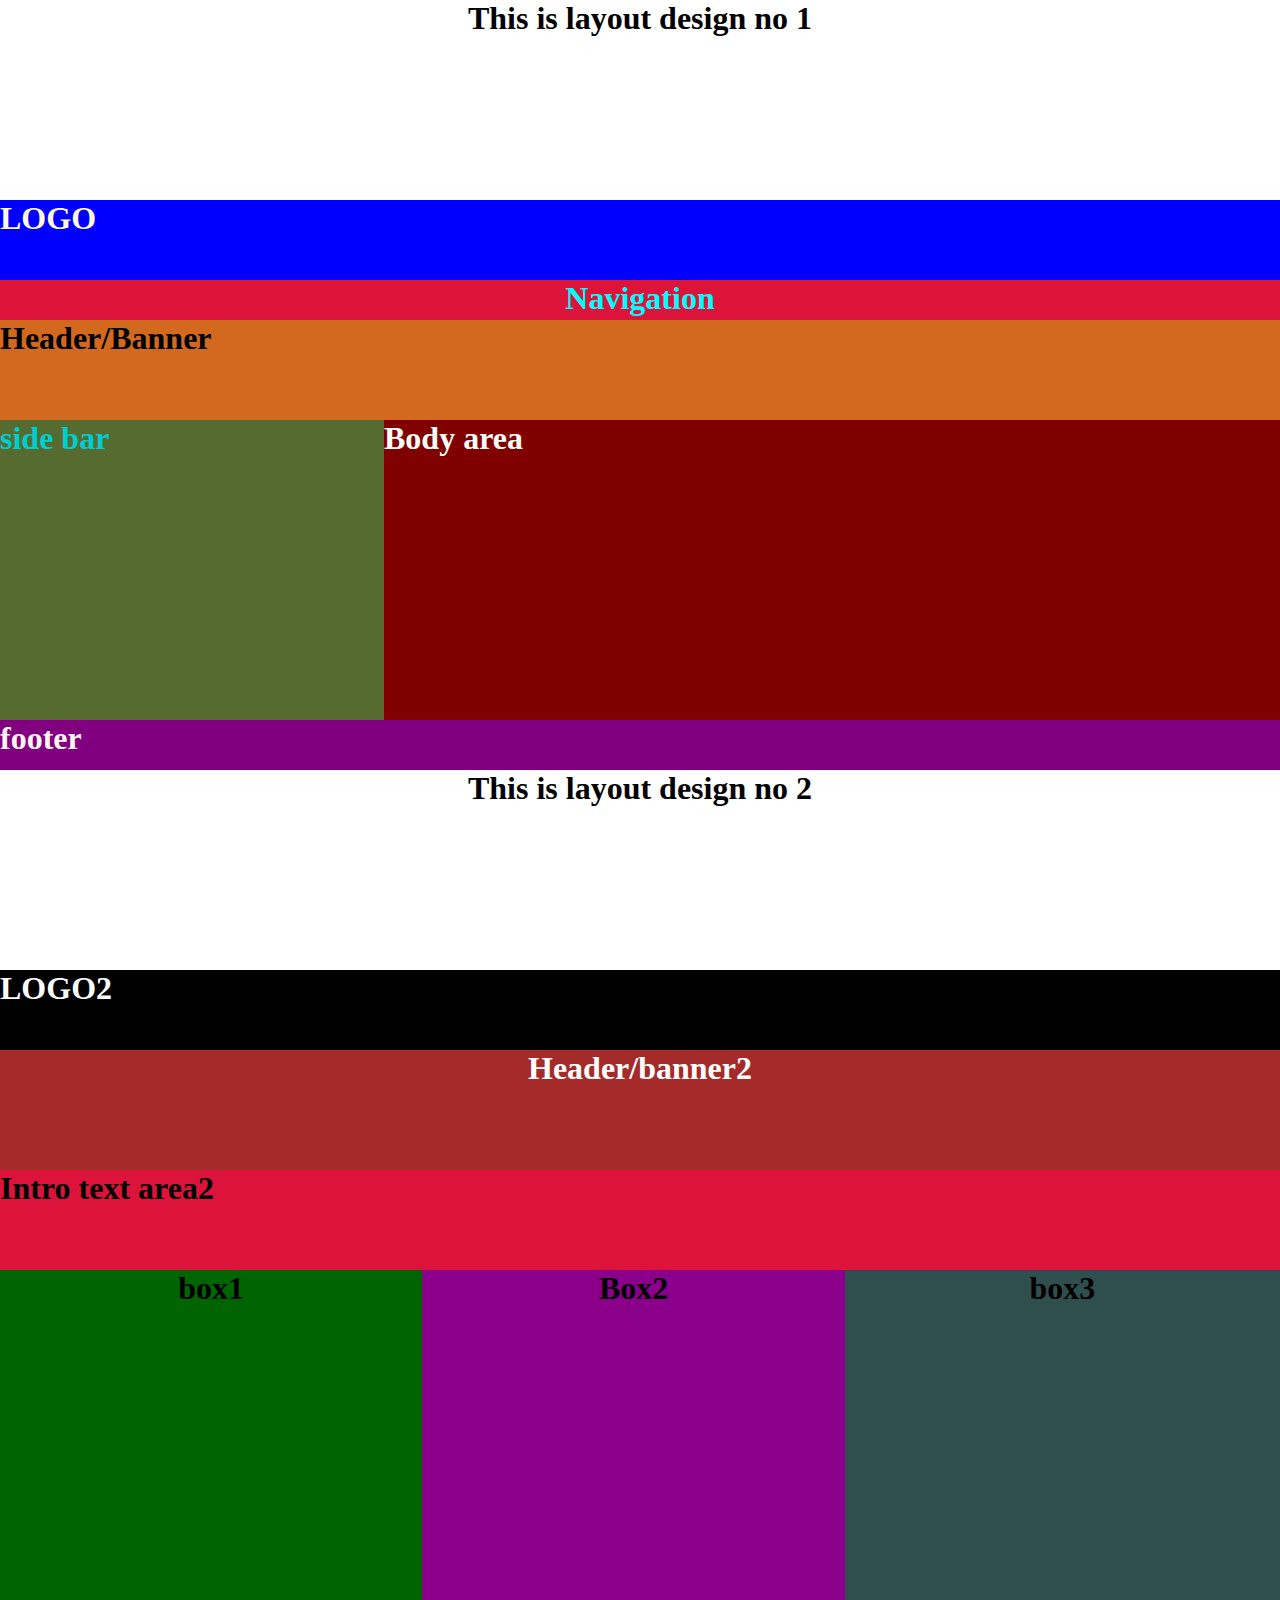
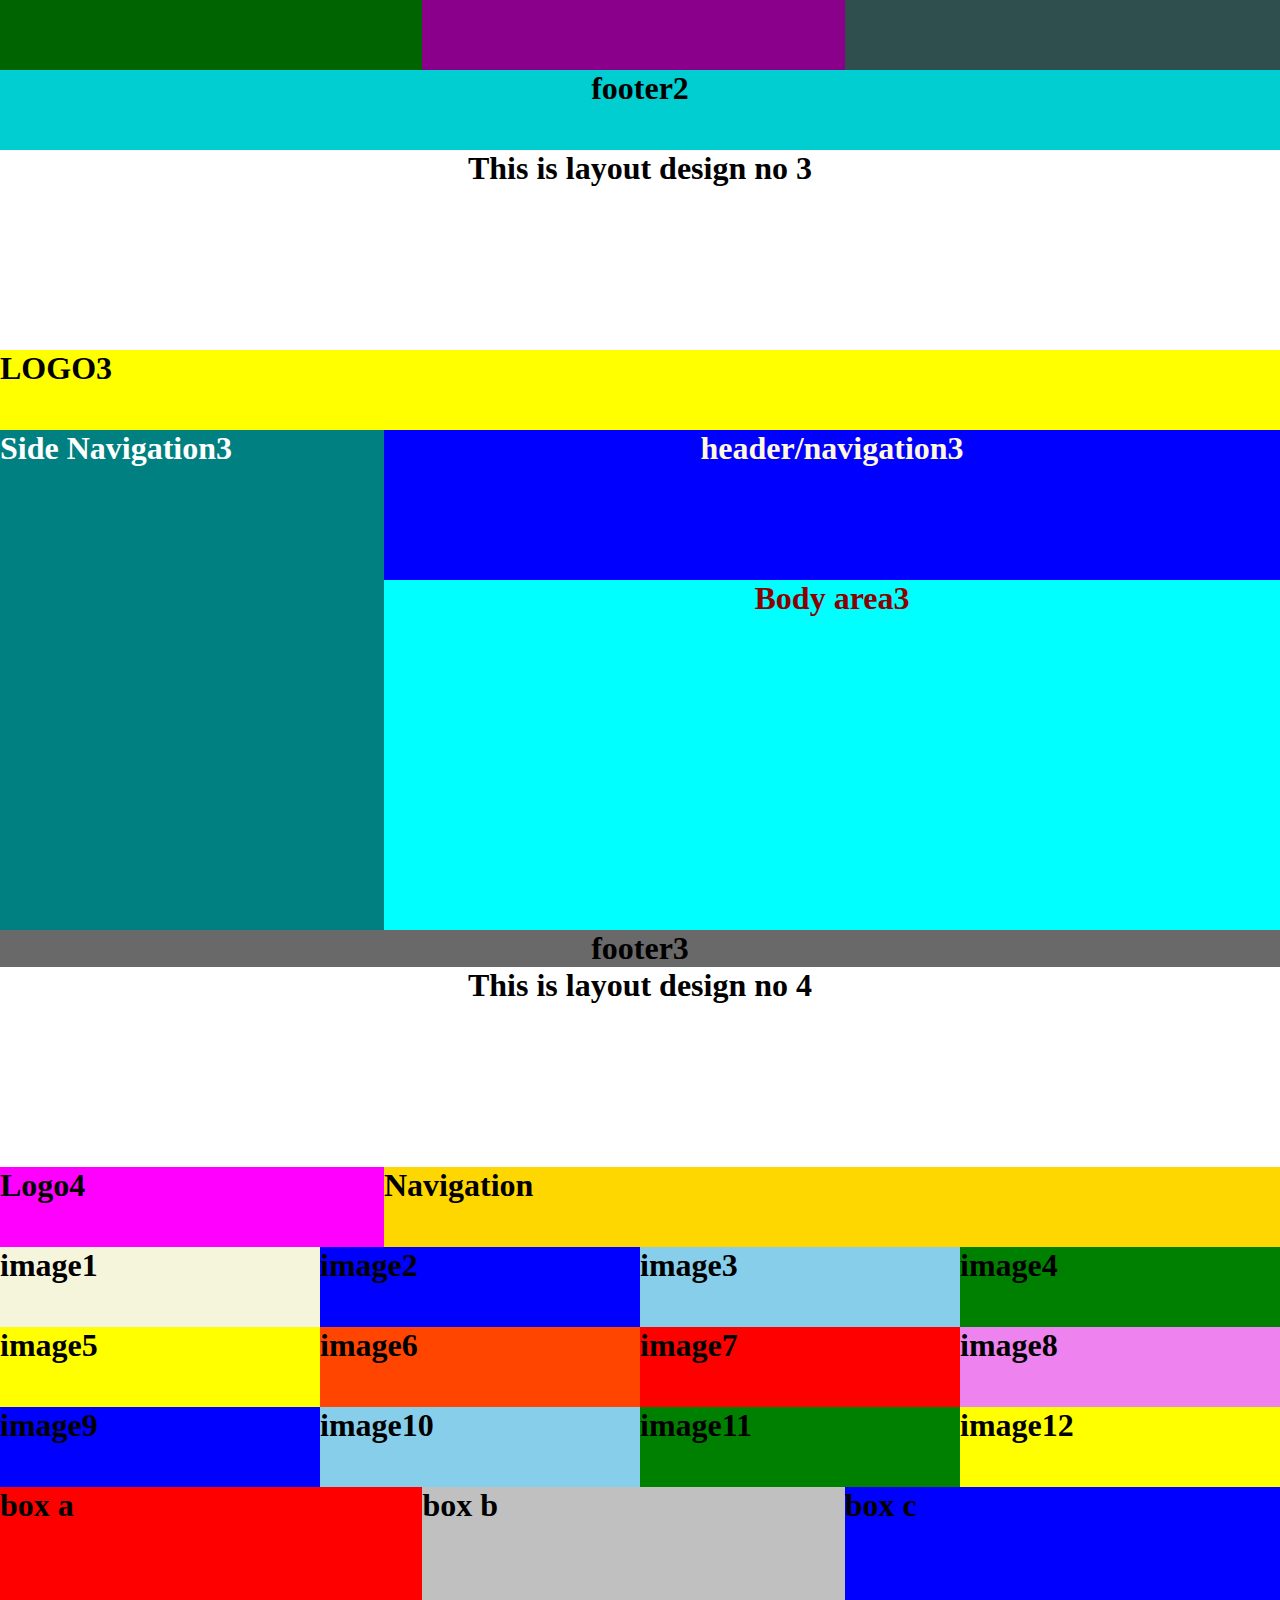
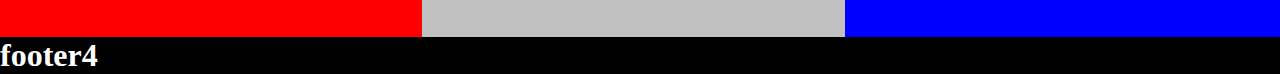
==== index.html @ b5a89ed1 "Add files via upload" ====
<!DOCTYPE html>
<html>
<head>
    <meta http-equiv="X-UA Compatible">
    <meta name="viewport" content="width=device-width, initial-scale=1.0">
    <title>My third assignment</title>
    <link rel="icon" href="images/istockphoto-1162831597-612x612.jpg">
    <link rel="stylesheet" href="css/style.css">
</head>
<body>
    <h1 class="devider">This is layout design no 1</h1>
    <div class="logo">
        <h1>LOGO</h1>
    </div>
    <div class="navigation">
        <h1>Navigation</h1>
    </div>
    <div class="header">
        <h1>Header/Banner</h1>
</div>
<div class="main">
<div class="side_bar">
    <h1>side bar</h1>
</div>
<div class="body">
    <h1>Body area</h1>
</div>
    </div>
    
    <div class="footer">
        <h1>footer</h1>
    </div>
    </div>
<table>
    <h1 class="devider">This is layout design no 2</h1>
</table>




<div class="logo2">
    <h1>LOGO2</h1>
</div>
<div class="header2">
    <h1>Header/banner2</h1>
</div>
<div class="intro2">
    <h1>Intro text area2</h1>
</div>
<div class="main2">
<div class="box1">
<h1>box1</h1>
</div>
<div class="box2">
<h1>Box2</h1>
</div>
<div class="box3">
    <h1>box3</h1>
</div>
</div>

<div class="footer2">
    <h1>footer2</h1>
</div>
</div>
<table>
<h1 class="devider">This is layout design no 3</h1>
</table>








<div class="logo3">
    <h1>LOGO3</h1>
</div>


<div class="main3">
    <div class="navigation3">
        <h1>Side Navigation3</h1>
    </div>
<div class="header3">
<h1>header/navigation3</h1>
</div>
<div class="body3">
<h1>Body area3</h1>
</div>
</div>

<div class="footer3">
    <h1>footer3</h1>
</div>
</div>
<table>
<h1 class="devider">This is layout design no 4</h1>
</table>                  





<div class="main4">
<div class="logo4">
    <h1>Logo4</h1>
</div>
<div class="navigation4">
    <h1>Navigation</h1>
</div>
<div class="image1">
<h1>image1</h1>
</div>
<div class="image2">
    <h1>image2</h1>
</div>
<div class="image3">
    <h1>image3</h1>
</div>
</div>
<div class="image4">
    <h1>image4</h1>
</div>
</div>
<div class="image5">
    <h1>image5</h1>
</div>
</div>
<div class="image6">
    <h1>image6</h1>
</div>
</div>
<div class="image7">
    <h1>image7</h1>
</div>
</div>
<div class="image8">
    <h1>image8</h1>
</div>
</div>
<div class="image9">
    <h1>image9</h1>
</div>
</div>
<div class="image10">
    <h1>image10</h1>
</div>
</div>
<div class="image11">
    <h1>image11</h1>
</div>
</div>
<div class="image12">
    <h1>image12</h1>
</div>
<div class="box_a">
     <h1>box a</h1>
</div>
<div class="box_b">
     <h1>box b</h1>
</div>
<div class="box_c">
<h1>box c</h1>
</div>
<div class="footer4">
<h1>footer4</h1>
</div>

</div>
</body>
   
</html>
---- css/style.css ----
*{
    margin: 0;
    padding: 0;
    
}
.main{
    overflow: hidden;
}
.logo{
    background-color: blue;
    color: cornsilk;
    height: 80px;

}

.navigation{
    background-color: crimson;
    color: cyan;
    text-align: center;
    height: 40px;
    

}
.header{
    background-color: chocolate;
    color: white
    text-align: center;
    height: 100px;
}
.side_bar{
    background-color: darkolivegreen;
    color: darkturquoise;
    height: 300px;
width: 30%;
float: left;
}
.body{
background-color: maroon;
color: mintcream;
height: 300px;
width: 70%;
float: right;
}
.footer{
    height: 50px;
    background-color: purple;
    color: seashell;
}
.devider{
    background-color: white;
    text-align: center;
    height: 200px;
}







.logo2{
background-color: black;
height: 80px;
color: white;
}
.header2{
    background-color: brown;
    height: 120px;
    color: white;
    text-align: center;

}
.intro2{
background-color: crimson;
height: 100px;
}
.main2{
overflow: hidden;
}
.box1{
    background-color: darkgreen;
    height: 400px;
    width: 33%;
    float: left;
    text-align: center;

}
.box2{
    background-color: darkmagenta;
    height: 400px;
    width: 33%;
    float: left;
    text-align: center;

}
.box3{
    background-color: darkslategrey;
    height: 400px;
    width: 34%;
    float: left;
    text-align: center;
}

.footer2{
    height: 80px;
    background-color: darkturquoise;
    text-align: center;
}





.logo3{
    height: 80px;
    background-color: yellow;
    color: black;
}
.navigation3{
    height: 500px;
    background-color: teal;
    color: white;
    float: left;
    width: 30%;
}
.main3{
overflow: hidden;
}
.header3{
    height: 150px;
    background-color: blue;
    color: cornsilk;
    text-align: center;
    float: left;
    width: 70%;
}
.body3{
    height: 350px;
    background-color: cyan;
    color: darkred;
    text-align: center;
    float: left;
    width: 70%;
}
.footer3{
    background-color: dimgray;
    text-align: center;

}






.main{
    overflow: hidden;
}
.logo4{
    background-color: fuchsia;
    width: 30%;
    height: 80px;
    float: left;
}
.navigation4{
    background-color: gold;
    width: 70%;
    height: 80px;
    float: left;
}
.image1{
    width: 25%;
    height: 80px;
    background-color: beige;
    float: left;
}
.image2{
    width: 25%;
    height: 80px;
    background-color: blue;
    float: left;
}
.image3{
    width: 25%;
    height: 80px;
    background-color: skyblue;
    float: left;
}
.image4{
    width: 25%;
    height: 80px;
    background-color: green;
    float: left;
}
.image5{
    width: 25%;
    height: 80px;
    background-color: yellow;
    float: left;
}
.image6{
    width: 25%;
    height: 80px;
    background-color: orangered;
    float: left;
}
.image7{
    width: 25%;
    height: 80px;
    background-color: red;
    float: left;
}
.image8{
    width: 25%;
    height: 80px;
    background-color: violet;
    float: left;
}
.image9{
    width: 25%;
    height: 80px;
    background-color: blue;
    float: left;
}
.image10{
    width: 25%;
    height: 80px;
    background-color: skyblue;
    float: left;
}
.image11{
    width: 25%;
    height: 80px;
    background-color: green;
    float: left;
}
.image12{
    width: 25%;
    height: 80px;
    background-color: yellow;
    float: left;
}
.box_a{
height: 150px;
width: 33%;
float: left;
background-color: red;
}
.box_b{
    height: 150px;
    width: 33%;
    float: left;
    background-color: silver;

}
.box_c{
    height: 150px;
    width: 34%;
    float: left;
    background-color: blue;

}
.footer4{
    background-color: black;
    color: white;
}
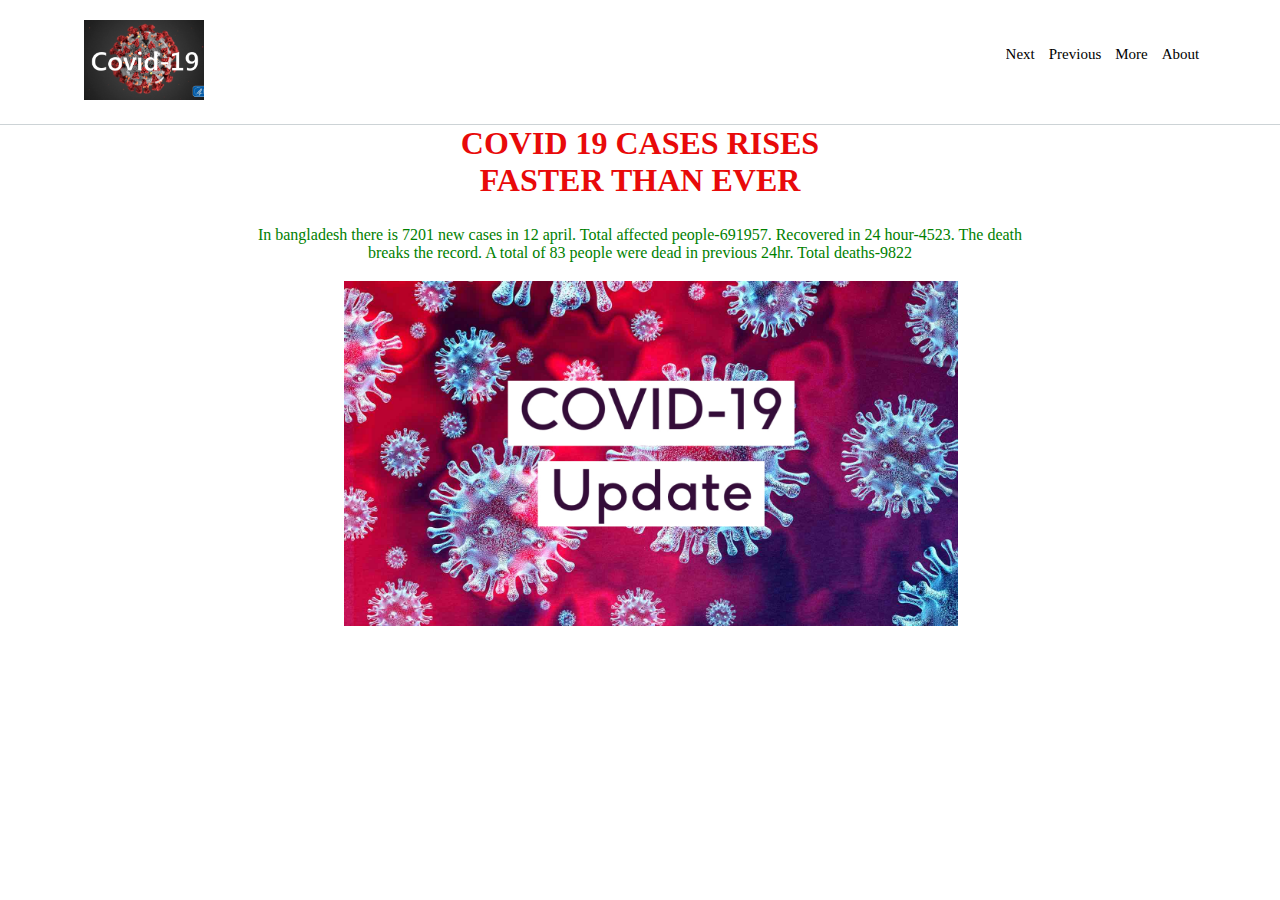
==== commit bd4c5c82: "Add files via upload" ====
--- a/index.html
+++ b/index.html
@@ -1,174 +1,38 @@
 <!DOCTYPE html>
-<html>
+<html lang="en">
 <head>
-    <meta http-equiv="X-UA Compatible">
+    <meta charset="UTF-8">
+    <meta http-equiv="X-UA-Compatible" content="IE=edge">
     <meta name="viewport" content="width=device-width, initial-scale=1.0">
-    <title>My third assignment</title>
-    <link rel="icon" href="images/istockphoto-1162831597-612x612.jpg">
+    <title>covid update bangladesh</title>
+    <link rel="icon" href="images/covid-19-update.jpg">
     <link rel="stylesheet" href="css/style.css">
 </head>
 <body>
-    <h1 class="devider">This is layout design no 1</h1>
-    <div class="logo">
-        <h1>LOGO</h1>
-    </div>
-    <div class="navigation">
-        <h1>Navigation</h1>
-    </div>
-    <div class="header">
-        <h1>Header/Banner</h1>
-</div>
-<div class="main">
-<div class="side_bar">
-    <h1>side bar</h1>
-</div>
-<div class="body">
-    <h1>Body area</h1>
-</div>
-    </div>
-    
-    <div class="footer">
-        <h1>footer</h1>
-    </div>
-    </div>
-<table>
-    <h1 class="devider">This is layout design no 2</h1>
-</table>
-
-
-
-
-<div class="logo2">
-    <h1>LOGO2</h1>
-</div>
-<div class="header2">
-    <h1>Header/banner2</h1>
-</div>
-<div class="intro2">
-    <h1>Intro text area2</h1>
-</div>
-<div class="main2">
-<div class="box1">
-<h1>box1</h1>
-</div>
-<div class="box2">
-<h1>Box2</h1>
-</div>
-<div class="box3">
-    <h1>box3</h1>
-</div>
-</div>
-
-<div class="footer2">
-    <h1>footer2</h1>
-</div>
-</div>
-<table>
-<h1 class="devider">This is layout design no 3</h1>
-</table>
-
-
-
-
-
-
-
-
-<div class="logo3">
-    <h1>LOGO3</h1>
-</div>
-
-
-<div class="main3">
-    <div class="navigation3">
-        <h1>Side Navigation3</h1>
-    </div>
-<div class="header3">
-<h1>header/navigation3</h1>
-</div>
-<div class="body3">
-<h1>Body area3</h1>
-</div>
-</div>
-
-<div class="footer3">
-    <h1>footer3</h1>
-</div>
-</div>
-<table>
-<h1 class="devider">This is layout design no 4</h1>
-</table>                  
-
-
-
-
-
-<div class="main4">
-<div class="logo4">
-    <h1>Logo4</h1>
-</div>
-<div class="navigation4">
-    <h1>Navigation</h1>
-</div>
-<div class="image1">
-<h1>image1</h1>
-</div>
-<div class="image2">
-    <h1>image2</h1>
-</div>
-<div class="image3">
-    <h1>image3</h1>
-</div>
-</div>
-<div class="image4">
-    <h1>image4</h1>
-</div>
-</div>
-<div class="image5">
-    <h1>image5</h1>
-</div>
-</div>
-<div class="image6">
-    <h1>image6</h1>
-</div>
-</div>
-<div class="image7">
-    <h1>image7</h1>
-</div>
-</div>
-<div class="image8">
-    <h1>image8</h1>
-</div>
-</div>
-<div class="image9">
-    <h1>image9</h1>
-</div>
-</div>
-<div class="image10">
-    <h1>image10</h1>
-</div>
-</div>
-<div class="image11">
-    <h1>image11</h1>
-</div>
-</div>
-<div class="image12">
-    <h1>image12</h1>
-</div>
-<div class="box_a">
-     <h1>box a</h1>
-</div>
-<div class="box_b">
-     <h1>box b</h1>
-</div>
-<div class="box_c">
-<h1>box c</h1>
-</div>
-<div class="footer4">
-<h1>footer4</h1>
-</div>
-
-</div>
+    <!--this is header part-->
+    <header>
+        <div class="header_content">
+            <div class="logo">
+             <img src="images/COVID-1.jpg" alt="">
+            </div>
+            <nav>
+                <ul>
+                    <li>Next</li>
+                    <li>Previous</li>
+                    <li>More</li>
+                    <li>about</li>
+                </ul>
+            </nav>
+        </div>
+    </header>
+    <!--this is header part end-->
+    <!--content part start-->
+    <section class="content">
+              <h1>COVID 19 CASES RISES</h1>
+              <h1>FASTER THAN EVER</h1>
+    <P> In bangladesh there is 7201 new cases in 12 april. Total affected people-691957. Recovered in 24 hour-4523. The death breaks the record. A total of 83 people were dead in previous 24hr. Total deaths-9822 </P>
+         <img src="images/covid-19-update.jpg" alt="">    
+</section>
+        <!--content part end-->
 </body>
-   
-</html>+</html>
--- a/css/style.css
+++ b/css/style.css
@@ -1,266 +1,76 @@
-*{
-    margin: 0;
-    padding: 0;
+*{margin: 0%;
+    padding: 0%
+    }
+    header{
+        
+    border-bottom: 1px solid #cdd3d6;
+    }
+    .header_content{
     
-}
-.main{
+    width: 90%;
+    
+    margin-left: 5%;
+    
+    padding: 20px;
     overflow: hidden;
-}
-.logo{
-    background-color: blue;
-    color: cornsilk;
-    height: 80px;
+    }
+    .logo{
+        float: left;
+        width: 80%;
+    }
+    .logo img{
+    
+width: 13%;
+    }
+    nav{
+        /* float: left; */
+        width: 20%;
+        float: right;
+        padding-top: 26px;
+    }
+    nav ul{
+
+list-style: none;
+
+overflow: hidden;
 
 }
+    nav ul li{
 
-.navigation{
-    background-color: crimson;
-    color: cyan;
-    text-align: center;
-    height: 40px;
-    
+float: left;
+
+margin-right: 14px;
+
+font-size: 15px;
+
+text-transform: capitalize;
 
 }
-.header{
-    background-color: chocolate;
-    color: white
-    text-align: center;
-    height: 100px;
+.content{
+
+width: 60%;
+
+margin-left: 20%;
 }
-.side_bar{
-    background-color: darkolivegreen;
-    color: darkturquoise;
-    height: 300px;
-width: 30%;
-float: left;
+.content h1{
+
+text-align: center;
+
+color: #e80a0a;
 }
-.body{
-background-color: maroon;
-color: mintcream;
-height: 300px;
-width: 70%;
-float: right;
+.content p{
+
+text-align: center;
+
+color: green;
+
+margin-top: 27px;
 }
-.footer{
-    height: 50px;
-    background-color: purple;
-    color: seashell;
-}
-.devider{
-    background-color: white;
-    text-align: center;
-    height: 200px;
-}
-
-
-
-
-
-
-
-.logo2{
-background-color: black;
-height: 80px;
-color: white;
-}
-.header2{
-    background-color: brown;
-    height: 120px;
-    color: white;
-    text-align: center;
-
-}
-.intro2{
-background-color: crimson;
-height: 100px;
-}
-.main2{
-overflow: hidden;
-}
-.box1{
-    background-color: darkgreen;
-    height: 400px;
-    width: 33%;
-    float: left;
-    text-align: center;
-
-}
-.box2{
-    background-color: darkmagenta;
-    height: 400px;
-    width: 33%;
-    float: left;
-    text-align: center;
-
-}
-.box3{
-    background-color: darkslategrey;
-    height: 400px;
-    width: 34%;
-    float: left;
-    text-align: center;
-}
-
-.footer2{
-    height: 80px;
-    background-color: darkturquoise;
-    text-align: center;
-}
-
-
-
-
-
-.logo3{
-    height: 80px;
-    background-color: yellow;
-    color: black;
-}
-.navigation3{
-    height: 500px;
-    background-color: teal;
-    color: white;
-    float: left;
-    width: 30%;
-}
-.main3{
-overflow: hidden;
-}
-.header3{
-    height: 150px;
-    background-color: blue;
-    color: cornsilk;
-    text-align: center;
-    float: left;
-    width: 70%;
-}
-.body3{
-    height: 350px;
-    background-color: cyan;
-    color: darkred;
-    text-align: center;
-    float: left;
-    width: 70%;
-}
-.footer3{
-    background-color: dimgray;
-    text-align: center;
-
-}
-
-
-
-
-
-
-.main{
-    overflow: hidden;
-}
-.logo4{
-    background-color: fuchsia;
-    width: 30%;
-    height: 80px;
-    float: left;
-}
-.navigation4{
-    background-color: gold;
-    width: 70%;
-    height: 80px;
-    float: left;
-}
-.image1{
-    width: 25%;
-    height: 80px;
-    background-color: beige;
-    float: left;
-}
-.image2{
-    width: 25%;
-    height: 80px;
-    background-color: blue;
-    float: left;
-}
-.image3{
-    width: 25%;
-    height: 80px;
-    background-color: skyblue;
-    float: left;
-}
-.image4{
-    width: 25%;
-    height: 80px;
-    background-color: green;
-    float: left;
-}
-.image5{
-    width: 25%;
-    height: 80px;
-    background-color: yellow;
-    float: left;
-}
-.image6{
-    width: 25%;
-    height: 80px;
-    background-color: orangered;
-    float: left;
-}
-.image7{
-    width: 25%;
-    height: 80px;
-    background-color: red;
-    float: left;
-}
-.image8{
-    width: 25%;
-    height: 80px;
-    background-color: violet;
-    float: left;
-}
-.image9{
-    width: 25%;
-    height: 80px;
-    background-color: blue;
-    float: left;
-}
-.image10{
-    width: 25%;
-    height: 80px;
-    background-color: skyblue;
-    float: left;
-}
-.image11{
-    width: 25%;
-    height: 80px;
-    background-color: green;
-    float: left;
-}
-.image12{
-    width: 25%;
-    height: 80px;
-    background-color: yellow;
-    float: left;
-}
-.box_a{
-height: 150px;
-width: 33%;
-float: left;
-background-color: red;
-}
-.box_b{
-    height: 150px;
-    width: 33%;
-    float: left;
-    background-color: silver;
-
-}
-.box_c{
-    height: 150px;
-    width: 34%;
-    float: left;
-    background-color: blue;
-
-}
-.footer4{
-    background-color: black;
-    color: white;
+.content img{
+    
+width: 80%;
+    
+margin-top: 19px;
+    
+margin-left: 88px;
 }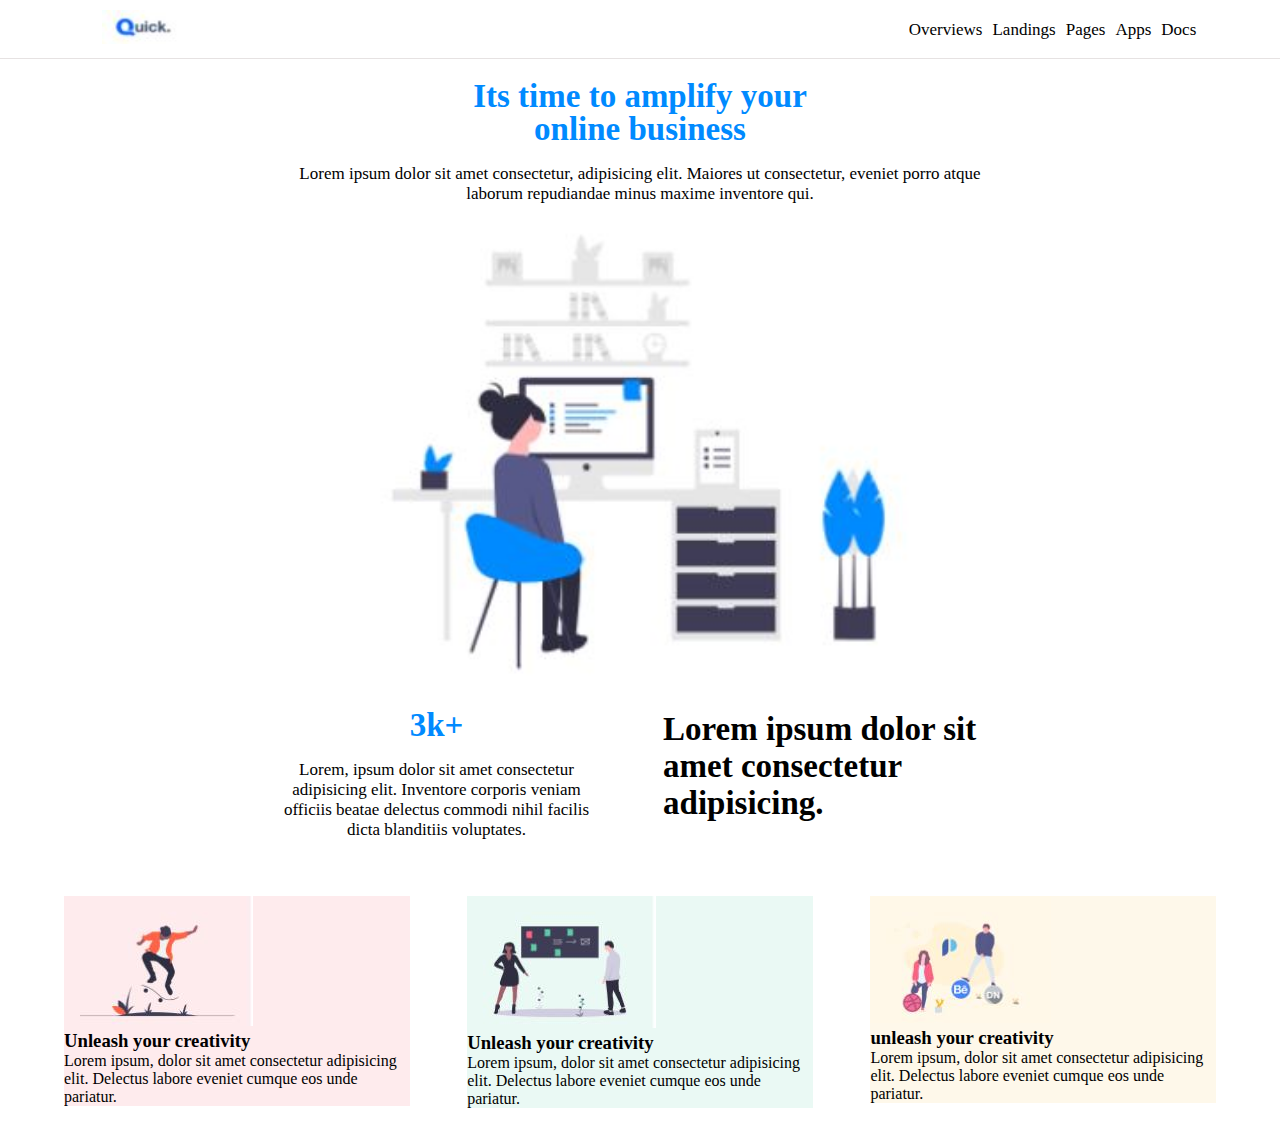
==== commit c96a9945: "Add files via upload" ====
--- a/index.html
+++ b/index.html
@@ -4,35 +4,66 @@
     <meta charset="UTF-8">
     <meta http-equiv="X-UA-Compatible" content="IE=edge">
     <meta name="viewport" content="width=device-width, initial-scale=1.0">
-    <title>covid update bangladesh</title>
-    <link rel="icon" href="images/covid-19-update.jpg">
+    <title>quick project</title>
     <link rel="stylesheet" href="css/style.css">
+    <link rel="icon" href="images/logo.jpg">
 </head>
 <body>
-    <!--this is header part-->
-    <header>
-        <div class="header_content">
-            <div class="logo">
-             <img src="images/COVID-1.jpg" alt="">
-            </div>
-            <nav>
-                <ul>
-                    <li>Next</li>
-                    <li>Previous</li>
-                    <li>More</li>
-                    <li>about</li>
-                </ul>
-            </nav>
-        </div>
-    </header>
-    <!--this is header part end-->
-    <!--content part start-->
-    <section class="content">
-              <h1>COVID 19 CASES RISES</h1>
-              <h1>FASTER THAN EVER</h1>
-    <P> In bangladesh there is 7201 new cases in 12 april. Total affected people-691957. Recovered in 24 hour-4523. The death breaks the record. A total of 83 people were dead in previous 24hr. Total deaths-9822 </P>
-         <img src="images/covid-19-update.jpg" alt="">    
-</section>
-        <!--content part end-->
+    <!--this is header part start-->
+     <header>
+         <div class="header-content">
+             <div class="logo">
+                 <img src="images/quick.JPG" alt="">
+             </div>
+             <nav>
+                 <ul>
+                     <li>Overviews</li>
+                     <li>landings</li>
+                     <li>pages</li>
+                     <li>apps</li>
+                     <li>docs</li>
+                 </ul>
+             </nav>
+         </div>
+     </header>
+     <!--this is header part end-->
+     <!--content part start here-->
+     <section class="content">
+         <h1>Its time to amplify your</h1>
+         <h1>online business</h1>
+         <p>Lorem ipsum dolor sit amet consectetur, adipisicing elit. Maiores ut consectetur, eveniet porro atque laborum repudiandae minus maxime inventore qui.</p>
+         <img src="images/middle image.JPG" alt="">
+         <div class="main-content">
+             <div class="left-content">
+                   <h1>3k+</h1>
+                   <p>Lorem, ipsum dolor sit amet consectetur adipisicing elit. Inventore corporis veniam officiis beatae delectus commodi nihil facilis dicta blanditiis voluptates.</p>
+             </div>
+             <div class="right-content">
+                   <h2>Lorem ipsum dolor sit amet consectetur adipisicing.</h2>
+             </div>
+         </div>
+     </section>
+     <!--content part end here-->
+     <!-- feature part start here-->
+     <section class="feature">
+         <div class="feature1">
+               <img src="images/creativity img 1.JPG" alt="">
+               <h3>Unleash your creativity</h3>
+               <p>Lorem ipsum, dolor sit amet consectetur adipisicing elit. Delectus labore eveniet cumque eos unde pariatur.</p>
+         </div>
+         <div class="feature2">
+                <img src="images/creativity 2.JPG" alt="">
+                <h3>Unleash your creativity</h3>
+               <p>Lorem ipsum, dolor sit amet consectetur adipisicing elit. Delectus labore eveniet cumque eos unde pariatur.</p>
+
+         </div>
+         <div class="feature3">
+                 <img src="images/creativity 3.JPG" alt="">
+                 <h3>unleash your creativity</h3>
+               <p>Lorem ipsum, dolor sit amet consectetur adipisicing elit. Delectus labore eveniet cumque eos unde pariatur.</p>
+
+         </div>
+     </section>
+     <!-- feature part end here-->
 </body>
-</html>
+</html>--- a/css/style.css
+++ b/css/style.css
@@ -1,76 +1,173 @@
-*{margin: 0%;
-    padding: 0%
-    }
-    header{
-        
-    border-bottom: 1px solid #cdd3d6;
-    }
-    .header_content{
+*{
+    margin: 0%;
+    padding: 0%;
+}
+header{
+
+border-bottom: 1px solid #e6e2e2;
+}
+.header-content{
+
+width: 90%;
+
+margin-left: 8%;
+
+padding-top: 10px;
+
+padding-bottom: 10px;
+
+overflow: hidden;
+}
+.logo{
+
+width: 20%;
+float: left;
+}
+.logo img{
     
-    width: 90%;
-    
-    margin-left: 5%;
-    
-    padding: 20px;
-    overflow: hidden;
-    }
-    .logo{
-        float: left;
-        width: 80%;
-    }
-    .logo img{
-    
-width: 13%;
-    }
-    nav{
-        /* float: left; */
-        width: 20%;
-        float: right;
-        padding-top: 26px;
-    }
-    nav ul{
+width: 35%;
+}
+nav{width: 30%;float: right;padding-top: 10px;}
+nav ul{
 
 list-style: none;
 
 overflow: hidden;
-
 }
-    nav ul li{
+nav ul li{
 
 float: left;
 
-margin-right: 14px;
+margin-right: 10px;
 
-font-size: 15px;
+font-size: 17px;
 
 text-transform: capitalize;
-
 }
 .content{
 
 width: 60%;
 
 margin-left: 20%;
+
+text-align: center;
+
+margin-top: 23px;
 }
 .content h1{
 
 text-align: center;
 
-color: #e80a0a;
+color: #008AFF;
+
+font-size: 33px;
+
+margin-top: -4px;
 }
 .content p{
 
 text-align: center;
 
-color: green;
+font-size: 17px;
 
-margin-top: 27px;
+padding: 16px;
 }
 .content img{
     
-width: 80%;
+width: 71%;
+}
+.main-content{
+
+}
+.left-content{
+
+width: 47%;
+
+float: left;
+}
+.left-content h1{
+
+}
+.left-content p{
+
+}
+.right-content{
+
+width: 47%;
+
+float: right;
+
+font-size: 22px;
+
+text-align: left;
+}
+.lorem{
     
-margin-top: 19px;
+}
+.feature{
+
+width: 90%;
+
+overflow: hidden;
+
+margin: auto;
+
+padding-bottom: 20px;
+
+padding-top: 40px;
+}
+.feature1{
+
+width: 30%;
+
+float: left;
+
+background-color: #FEEBED;
+}
+.feature1 h3{}
+.feature1 p{
+
+}
+.feature1 img{text-align: center;}
+.feature2{
+
+width: 30%;
+
+float: left;
+
+margin-left: 5%;
+
+background-color: #EAF9F4;
+}
+.feature2 img{
+
+}
+.feature2 h3{
+
+}
+.feature2 p{
+
+}
+.feature3{
+
+width: 30%;
+
+float: right;
+
+background-color: #FEF8EA;
+}
+.feature3 h3{
+
+}
+.feature3 p{
+
+}
+.feature3 img{
     
-margin-left: 88px;
-}+}
+
+
+
+
+
+
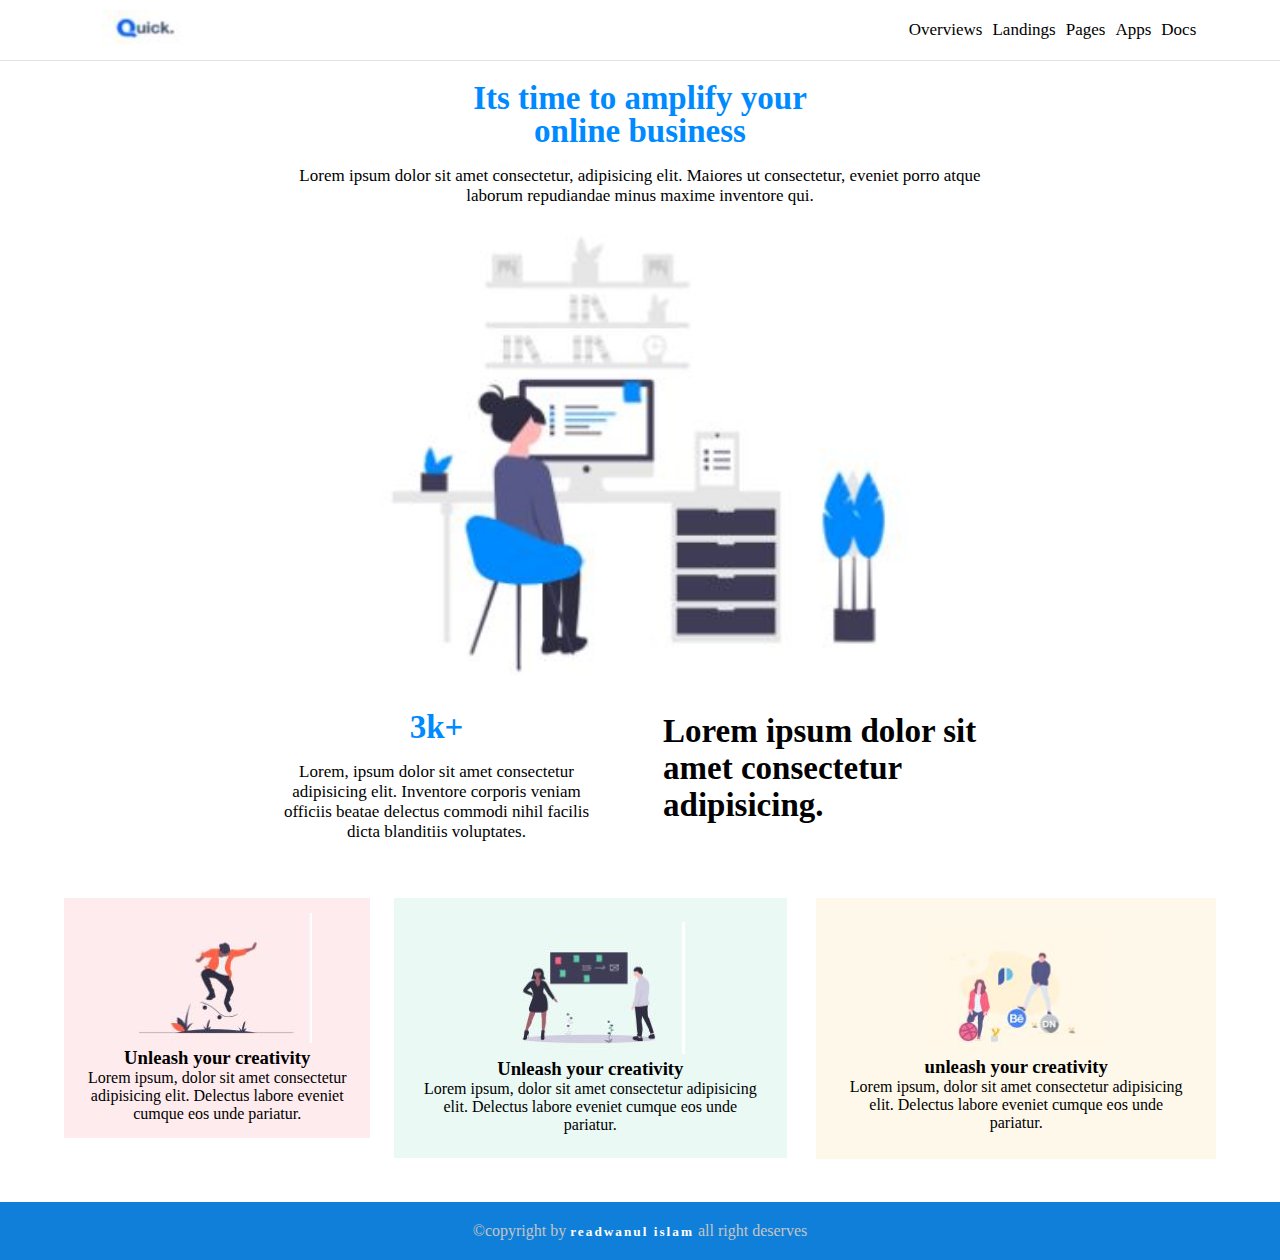
==== commit 01dc66ea: "Add files via upload" ====
--- a/index.html
+++ b/index.html
@@ -65,5 +65,10 @@
          </div>
      </section>
      <!-- feature part end here-->
+     <!--footer part start here-->
+     <footer>
+         <p>&copy;copyright by</p> <h5>readwanul islam</h5> <p class="end">all right deserves</p>
+     </footer>
+     <!--footer part end here-->
 </body>
 </html>--- a/css/style.css
+++ b/css/style.css
@@ -20,7 +20,8 @@
 }
 .logo{
 
-width: 20%;
+width: 21%;
+
 float: left;
 }
 .logo img{
@@ -115,14 +116,20 @@
 padding-bottom: 20px;
 
 padding-top: 40px;
+
+text-align: center;
+
+padding-bottom: 43px;
 }
 .feature1{
 
-width: 30%;
+width: 24%;
 
 float: left;
 
 background-color: #FEEBED;
+
+padding: 15px;
 }
 .feature1 h3{}
 .feature1 p{
@@ -135,12 +142,13 @@
 
 float: left;
 
-margin-left: 5%;
+margin-left: 2%;
 
 background-color: #EAF9F4;
+
+padding: 24px;
 }
 .feature2 img{
-
 }
 .feature2 h3{
 
@@ -155,6 +163,8 @@
 float: right;
 
 background-color: #FEF8EA;
+
+padding: 27px;
 }
 .feature3 h3{
 
@@ -165,9 +175,36 @@
 .feature3 img{
     
 }
-
-
-
-
-
-
+footer{
+
+background-color: #0f7fd9;
+
+text-align: center;
+
+padding: 20px;
+}
+footer p{
+
+color: #c5c5c5;
+
+display: inline;
+}
+footer p h5{
+    
+}
+footer h5{
+    
+display: inline;
+    
+color: white;
+    
+letter-spacing: 2px;
+}
+.end{
+
+}
+
+
+
+
+
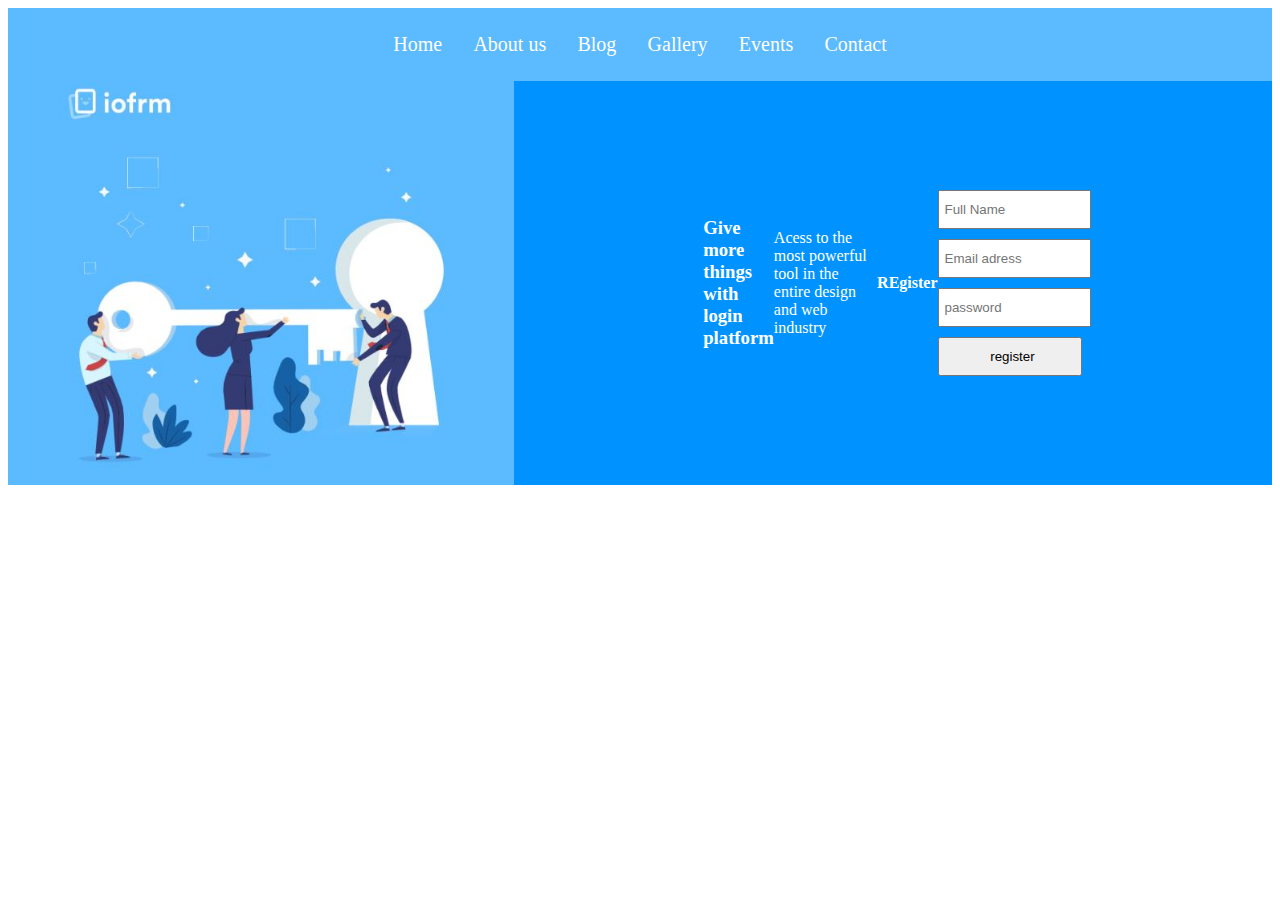
==== commit 58dcd0b3: "Add files via upload" ====
--- a/index.html
+++ b/index.html
@@ -4,71 +4,41 @@
     <meta charset="UTF-8">
     <meta http-equiv="X-UA-Compatible" content="IE=edge">
     <meta name="viewport" content="width=device-width, initial-scale=1.0">
-    <title>quick project</title>
+    <title>creating form</title>
     <link rel="stylesheet" href="css/style.css">
     <link rel="icon" href="images/logo.jpg">
 </head>
 <body>
-    <!--this is header part start-->
-     <header>
-         <div class="header-content">
-             <div class="logo">
-                 <img src="images/quick.JPG" alt="">
-             </div>
-             <nav>
-                 <ul>
-                     <li>Overviews</li>
-                     <li>landings</li>
-                     <li>pages</li>
-                     <li>apps</li>
-                     <li>docs</li>
-                 </ul>
-             </nav>
-         </div>
-     </header>
-     <!--this is header part end-->
-     <!--content part start here-->
-     <section class="content">
-         <h1>Its time to amplify your</h1>
-         <h1>online business</h1>
-         <p>Lorem ipsum dolor sit amet consectetur, adipisicing elit. Maiores ut consectetur, eveniet porro atque laborum repudiandae minus maxime inventore qui.</p>
-         <img src="images/middle image.JPG" alt="">
-         <div class="main-content">
-             <div class="left-content">
-                   <h1>3k+</h1>
-                   <p>Lorem, ipsum dolor sit amet consectetur adipisicing elit. Inventore corporis veniam officiis beatae delectus commodi nihil facilis dicta blanditiis voluptates.</p>
-             </div>
-             <div class="right-content">
-                   <h2>Lorem ipsum dolor sit amet consectetur adipisicing.</h2>
-             </div>
-         </div>
-     </section>
-     <!--content part end here-->
-     <!-- feature part start here-->
-     <section class="feature">
-         <div class="feature1">
-               <img src="images/creativity img 1.JPG" alt="">
-               <h3>Unleash your creativity</h3>
-               <p>Lorem ipsum, dolor sit amet consectetur adipisicing elit. Delectus labore eveniet cumque eos unde pariatur.</p>
-         </div>
-         <div class="feature2">
-                <img src="images/creativity 2.JPG" alt="">
-                <h3>Unleash your creativity</h3>
-               <p>Lorem ipsum, dolor sit amet consectetur adipisicing elit. Delectus labore eveniet cumque eos unde pariatur.</p>
+   <header>
+       <nav>
+           <ul>
+               <li><a href="">Home</a></li>
+               <li><a href="">About us</a></li>
+               <li><a href="">Blog</a></li>
+               <li><a href="">Gallery</a></li>
+               <li><a href="">Events</a></li>
+               <li><a href="">Contact</a></li>
+           </ul>
+       </nav>
+   </header>
+   <section class="content">
+       <div class="left">
+           <img src="images/Capture.JPG" alt="">
+       </div>
+       <div class="right-form">
+           <div class="form-content">
+               <h3>Give more things with login platform</h3><br>
+               <p>Acess to the most powerful tool in the entire design and web industry</p>
+               <h4>REgister</h4>
+               <form action="">
+                   <input type="text" placeholder="Full Name">
+                   <input type="email" placeholder="Email adress">
+                   <input type="password" placeholder="password">
+                   <input type="submit" value="register">
+               </form>
+           </div>
 
-         </div>
-         <div class="feature3">
-                 <img src="images/creativity 3.JPG" alt="">
-                 <h3>unleash your creativity</h3>
-               <p>Lorem ipsum, dolor sit amet consectetur adipisicing elit. Delectus labore eveniet cumque eos unde pariatur.</p>
-
-         </div>
-     </section>
-     <!-- feature part end here-->
-     <!--footer part start here-->
-     <footer>
-         <p>&copy;copyright by</p> <h5>readwanul islam</h5> <p class="end">all right deserves</p>
-     </footer>
-     <!--footer part end here-->
+       </div>
+   </section>
 </body>
 </html>--- a/css/style.css
+++ b/css/style.css
@@ -1,210 +1,99 @@
-*{
+text{
     margin: 0%;
     padding: 0%;
 }
 header{
 
-border-bottom: 1px solid #e6e2e2;
+background-color: #5CBAFF;
 }
-.header-content{
+header nav{
 
-width: 90%;
+width: 43%;
 
-margin-left: 8%;
-
-padding-top: 10px;
-
-padding-bottom: 10px;
-
-overflow: hidden;
+margin: auto;
 }
-.logo{
-
-width: 21%;
-
-float: left;
-}
-.logo img{
-    
-width: 35%;
-}
-nav{width: 30%;float: right;padding-top: 10px;}
-nav ul{
+header nav ul{
 
 list-style: none;
 
-overflow: hidden;
+display: flex;
+
+justify-content: space-between;
+
+margin: 0px;
+
+padding: 25px;
 }
-nav ul li{
+header nav ul li{
 
-float: left;
+}
+header nav ul li a{
+    
+color: white;
+    
+text-decoration: none;
+    
+font-size: 20px;
+    
+font font-weight: 6;
+}
+.content{display: flex;}
+.left{
 
-margin-right: 10px;
+width: 40%;
 
-font-size: 17px;
+background-color: #5CBAFF;
+}
+.left img{
 
-text-transform: capitalize;
+width: 80%;
+
+margin-left: 10%;
 }
-.content{
+.right-form{
 
 width: 60%;
 
-margin-left: 20%;
+background-color: #0093FF;
 
-text-align: center;
+display: flex;
 
-margin-top: 23px;
+justify-content: center;
+
+align-items: center;
 }
-.content h1{
+.form-content{
 
-text-align: center;
+width: 50%;
 
-color: #008AFF;
+/* background-color: red; */
 
-font-size: 33px;
+display: flex;
 
-margin-top: -4px;
+justify-content: center;
+
+align-items: center;
 }
-.content p{
+.form-content h3{
 
-text-align: center;
+color: white;
+}
+.form-content h4{
 
-font-size: 17px;
+color: white;
+}
+.form-content p{
 
-padding: 16px;
+color: white;
 }
-.content img{
-    
-width: 71%;
-}
-.main-content{
+.form-content form{
 
 }
-.left-content{
-
-width: 47%;
-
-float: left;
-}
-.left-content h1{
-
-}
-.left-content p{
-
-}
-.right-content{
-
-width: 47%;
-
-float: right;
-
-font-size: 22px;
-
-text-align: left;
-}
-.lorem{
+.form-content form input{
     
-}
-.feature{
-
-width: 90%;
-
-overflow: hidden;
-
-margin: auto;
-
-padding-bottom: 20px;
-
-padding-top: 40px;
-
-text-align: center;
-
-padding-bottom: 43px;
-}
-.feature1{
-
-width: 24%;
-
-float: left;
-
-background-color: #FEEBED;
-
-padding: 15px;
-}
-.feature1 h3{}
-.feature1 p{
-
-}
-.feature1 img{text-align: center;}
-.feature2{
-
-width: 30%;
-
-float: left;
-
-margin-left: 2%;
-
-background-color: #EAF9F4;
-
-padding: 24px;
-}
-.feature2 img{
-}
-.feature2 h3{
-
-}
-.feature2 p{
-
-}
-.feature3{
-
-width: 30%;
-
-float: right;
-
-background-color: #FEF8EA;
-
-padding: 27px;
-}
-.feature3 h3{
-
-}
-.feature3 p{
-
-}
-.feature3 img{
+width: 100%;
     
-}
-footer{
-
-background-color: #0f7fd9;
-
-text-align: center;
-
-padding: 20px;
-}
-footer p{
-
-color: #c5c5c5;
-
-display: inline;
-}
-footer p h5{
+padding: 10px 0 10px 5px;
     
-}
-footer h5{
-    
-display: inline;
-    
-color: white;
-    
-letter-spacing: 2px;
-}
-.end{
-
-}
-
-
-
-
-
+margin: 5px 0;
+}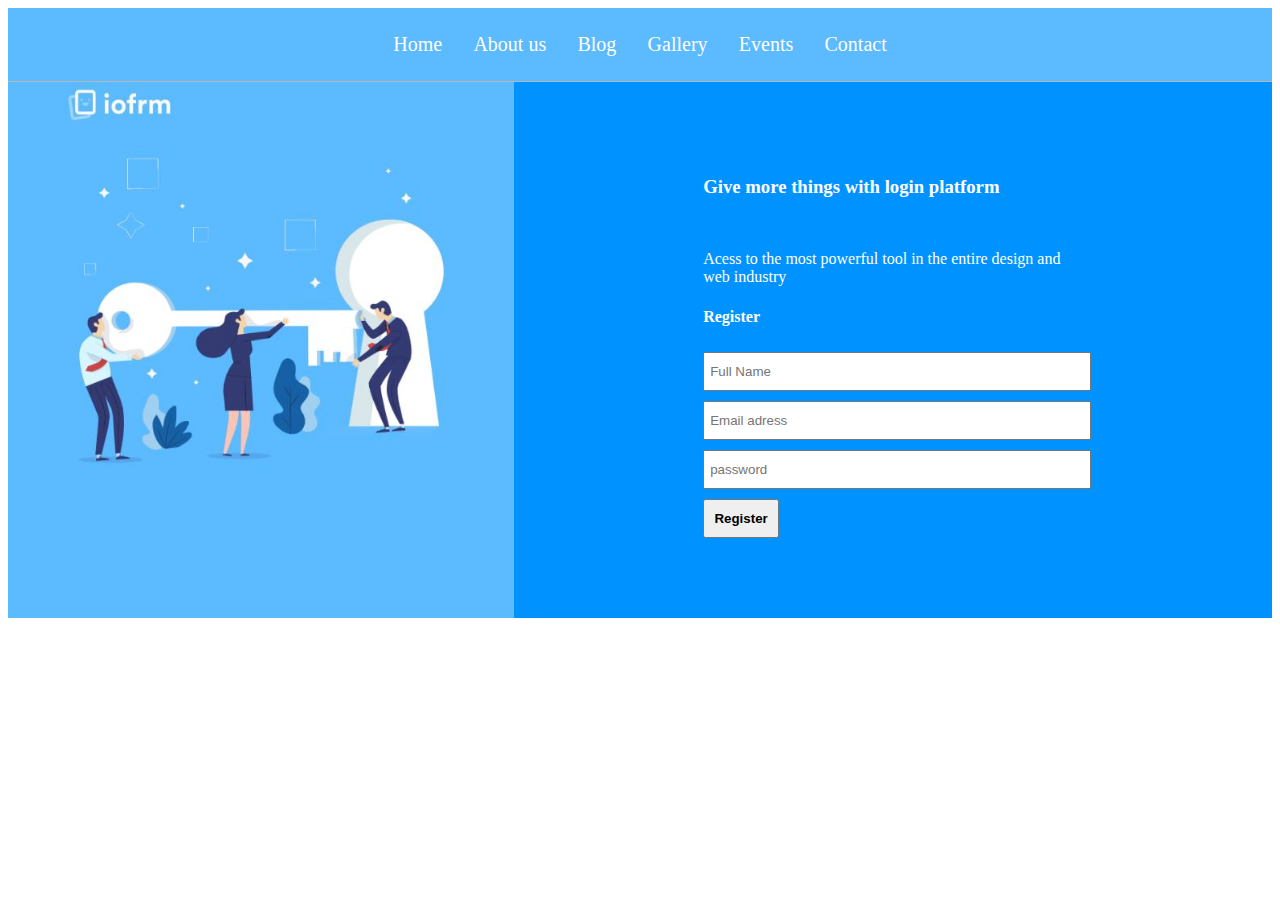
==== commit a1d333d4: "Add files via upload" ====
--- a/index.html
+++ b/index.html
@@ -29,7 +29,7 @@
            <div class="form-content">
                <h3>Give more things with login platform</h3><br>
                <p>Acess to the most powerful tool in the entire design and web industry</p>
-               <h4>REgister</h4>
+               <h4>Register</h4>
                <form action="">
                    <input type="text" placeholder="Full Name">
                    <input type="email" placeholder="Email adress">
--- a/css/style.css
+++ b/css/style.css
@@ -5,6 +5,8 @@
 header{
 
 background-color: #5CBAFF;
+
+border-bottom: 1px solid #b8b8b8;
 }
 header nav{
 
@@ -66,13 +68,7 @@
 
 width: 50%;
 
-/* background-color: red; */
-
-display: flex;
-
-justify-content: center;
-
-align-items: center;
+padding: 75px;
 }
 .form-content h3{
 
@@ -81,6 +77,8 @@
 .form-content h4{
 
 color: white;
+
+text-transform: capitalize;
 }
 .form-content p{
 
@@ -96,4 +94,14 @@
 padding: 10px 0 10px 5px;
     
 margin: 5px 0;
+}
+.form-content form input[type="submit"]{
+    
+width: 20%;
+    
+padding-left: 0;
+    
+text-transform: capitalize;
+    
+font-weight: 600;
 }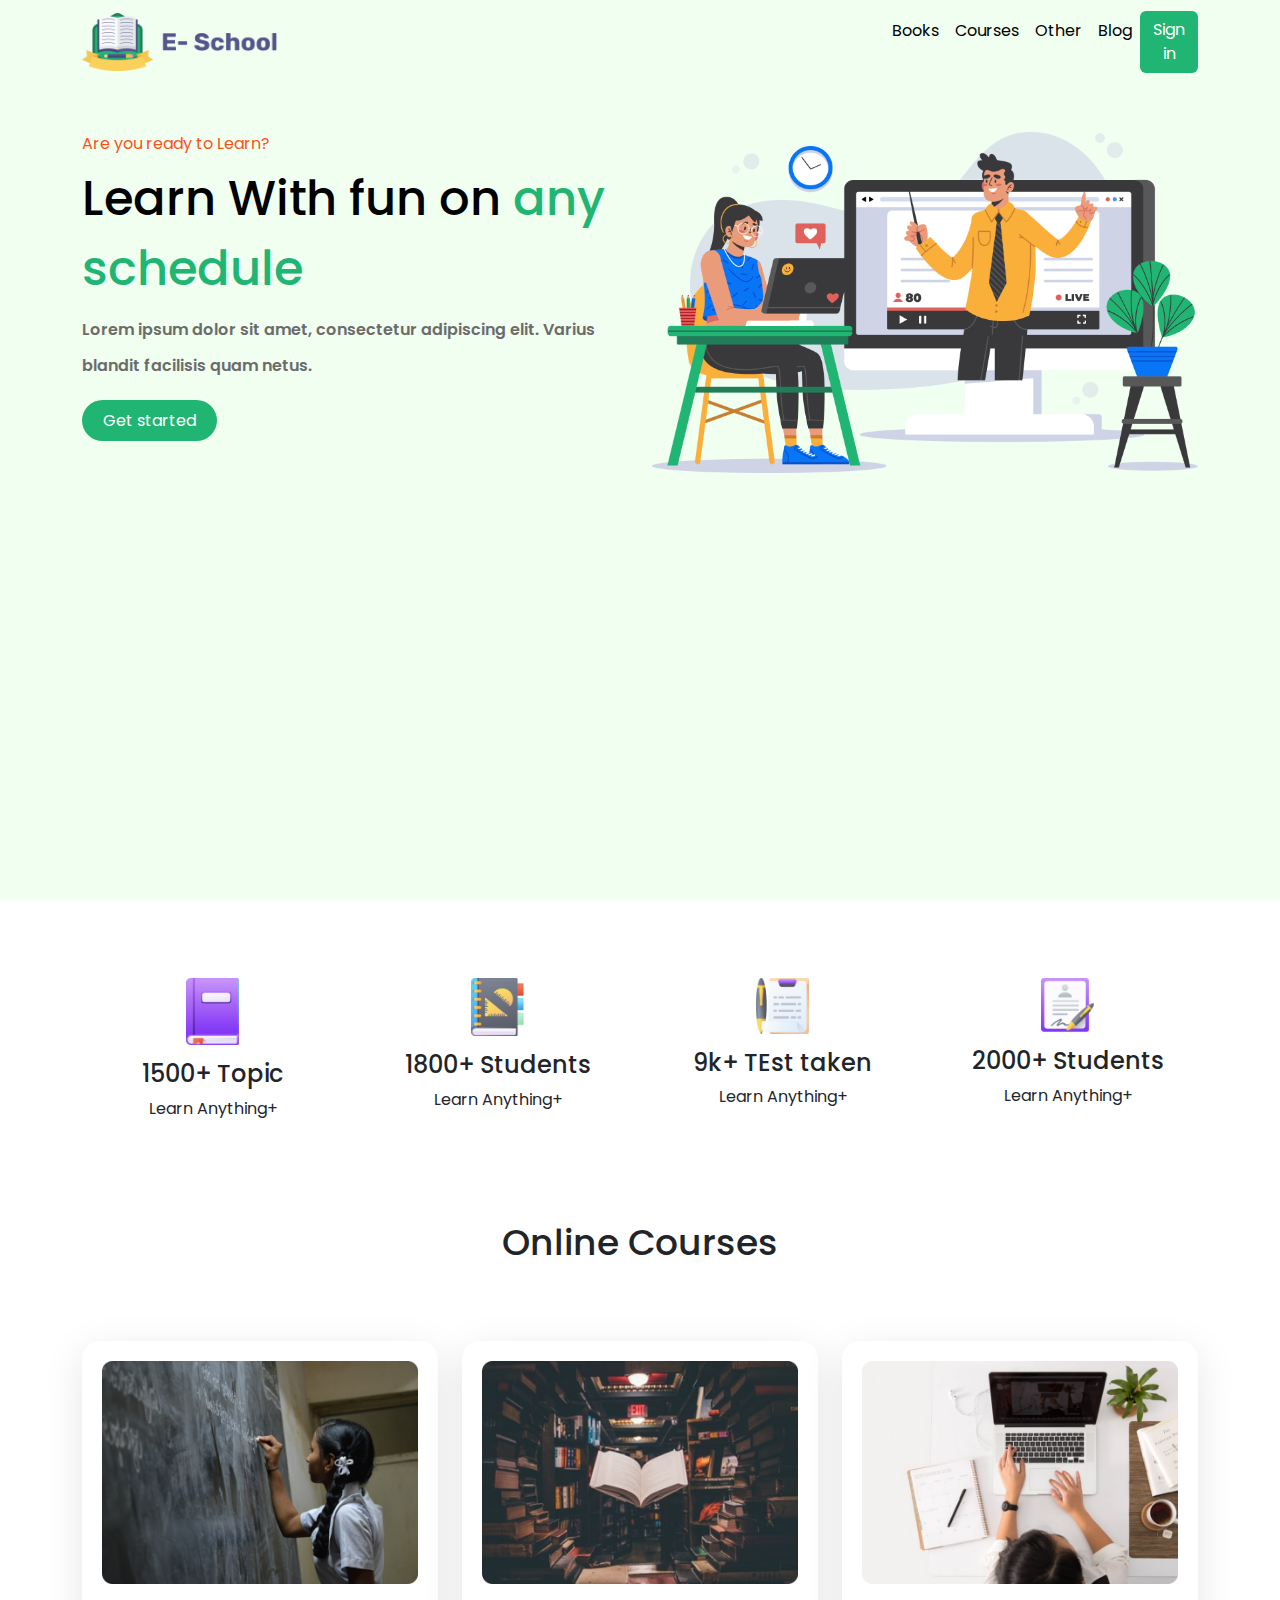
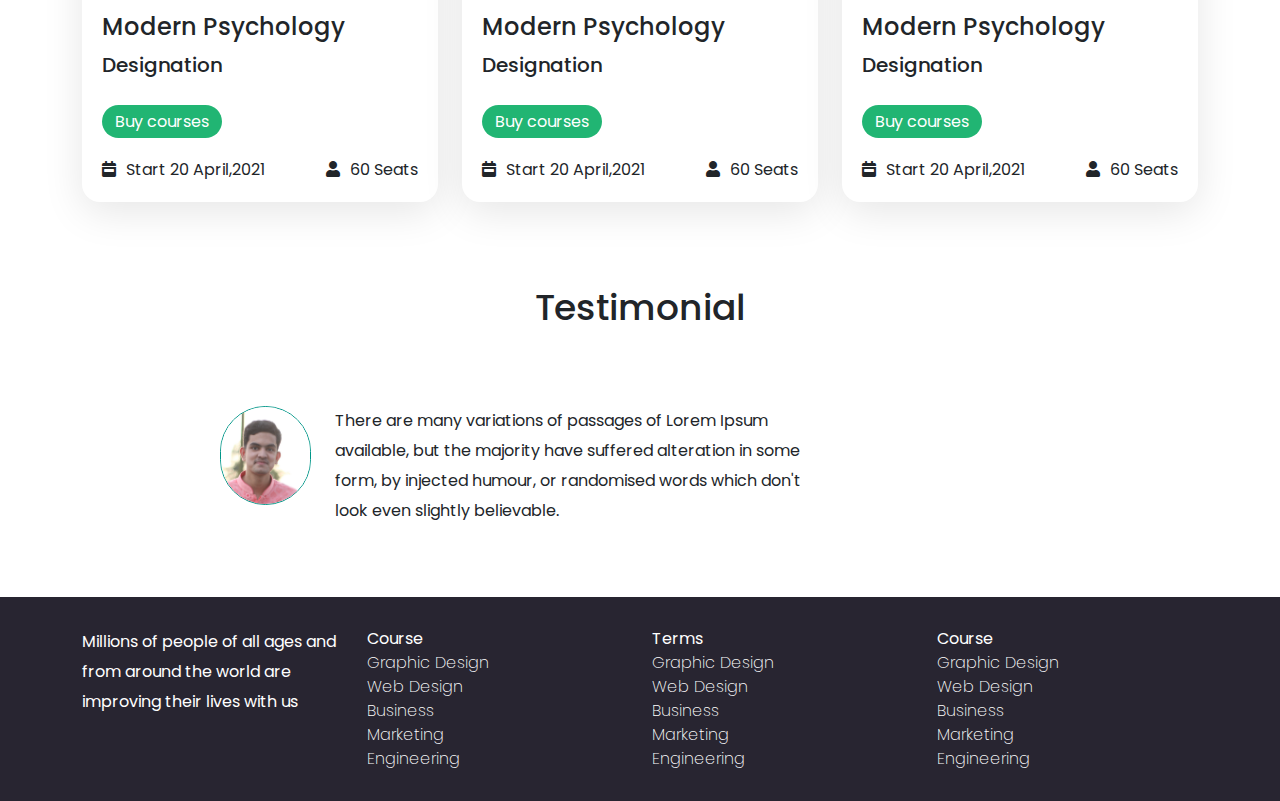
==== commit a19b249a: "Add files via upload" ====
--- a/index.html
+++ b/index.html
@@ -1,44 +1,248 @@
 <!DOCTYPE html>
 <html lang="en">
 <head>
-    <meta charset="UTF-8">
-    <meta http-equiv="X-UA-Compatible" content="IE=edge">
-    <meta name="viewport" content="width=device-width, initial-scale=1.0">
-    <title>creating form</title>
-    <link rel="stylesheet" href="css/style.css">
-    <link rel="icon" href="images/logo.jpg">
+  <meta charset="UTF-8">
+  <meta http-equiv="X-UA-Compatible" content="IE=edge">
+  <meta name="viewport" content="width=device-width, initial-scale=1.0">
+  <title>E-school</title>
 </head>
 <body>
-   <header>
-       <nav>
-           <ul>
-               <li><a href="">Home</a></li>
-               <li><a href="">About us</a></li>
-               <li><a href="">Blog</a></li>
-               <li><a href="">Gallery</a></li>
-               <li><a href="">Events</a></li>
-               <li><a href="">Contact</a></li>
-           </ul>
-       </nav>
-   </header>
-   <section class="content">
-       <div class="left">
-           <img src="images/Capture.JPG" alt="">
-       </div>
-       <div class="right-form">
-           <div class="form-content">
-               <h3>Give more things with login platform</h3><br>
-               <p>Acess to the most powerful tool in the entire design and web industry</p>
-               <h4>Register</h4>
-               <form action="">
-                   <input type="text" placeholder="Full Name">
-                   <input type="email" placeholder="Email adress">
-                   <input type="password" placeholder="password">
-                   <input type="submit" value="register">
-               </form>
-           </div>
-
-       </div>
-   </section>
+  <!doctype html>
+<html lang="en">
+  <head>
+
+    <section class="hero-section">
+      <div class="container">
+        <div class="row">
+          <!-- Required meta tags -->
+    <meta charset="utf-8">
+    <meta name="viewport" content="width=device-width, initial-scale=1">
+    <link rel="preconnect" href="https://fonts.gstatic.com">
+    <link href="https://fonts.googleapis.com/css2?family=Poppins:wght@100;200;300;400;500&display=swap" rel="stylesheet">
+
+    <!-- Bootstrap CSS -->
+    <link href="https://cdn.jsdelivr.net/npm/bootstrap@5.0.0-beta3/dist/css/bootstrap.min.css" rel="stylesheet">
+    <link rel="stylesheet" href="css/all.min.css">
+    <link rel="stylesheet" href="css/style.css">
+    <title>E-School</title>                                                                                                                                                                                                                                                                                                                                                                                                                                                                                                                                                                                                                                                                                                                                                                                                                                                                                                                                                                                                                                                                                                                                                                                                                                                                                                                                                                                                                                                                                                                                                                                                                                                                                                                                                                                                                                                                                                                                                                                                                                                                                                                                                                                                                                                                                                                                                                                                                                                                                                                                                                                                                                                                                                                                              
+  </head>
+  <body>
+    <nav class="navbar navbar-expand-lg navbar-light">
+      <div class="container-fluid">
+        <a class="navbar-brand" href="#"><img class="img-fluid " src="images/logo.png" alt=""></a>
+        <button class="navbar-toggler" type="button" data-bs-toggle="collapse" data-bs-target="#navbarSupportedContent" aria-controls="navbarSupportedContent" aria-expanded="false" aria-label="Toggle navigation">
+          <span class="navbar-toggler-icon"></span>
+        </button>
+        <div class="collapse navbar-collapse" id="navbarSupportedContent">
+          <ul class="navbar-nav ms-auto mb-2 mb-lg-0">
+            <li class="nav-item">
+              <a class="nav-link" aria-current="page" href="#">Books</a>
+            </li>
+            <li class="nav-item">
+              <a class="nav-link" href="#">Courses</a>
+            </li>
+            <li class="nav-item">
+              <a class="nav-link" href="#">Other</a>
+            </li>
+            <li class="nav-item">
+              <a class="nav-link" href="#">Blog</a>
+            </li>
+            <li class="nav-item">
+              <a href="" class="btn btn-custom-1">Sign in</a>
+            </li>
+            
+          </ul>
+        </div>
+    
+      </div>
+    </nav>
+        </div>
+        <div class="row pt-5">
+          <div class="col-md-6 hero-content">
+           <h5>Are you ready to Learn?</h5>
+           <h1>Learn With fun 
+            on <span>any schedule</span></h1>
+            <p>Lorem ipsum dolor sit amet, consectetur adipiscing elit. Varius blandit facilisis quam netus.</p>
+            <a href="" class="btn btn-custom-2"> Get started</a>
+          </div>
+          <div class="col-md-6">
+            <img src="images/hero.png" class="img-fluid" alt="">
+          </div>
+        </div>
+      </div>
+    </section>
+    <section class="feature mt-5">
+      <div class="container">
+        <div class="row">
+          <div class="col-md-3">
+          <div class="feature-content text-center">
+            <img src="images/service1.png" class="img-fluid" alt="">
+             <h2>1500+ Topic</h2>
+             <p>Learn Anything+</p>
+
+          </div>
+          </div>
+          <div class="col-md-3">
+            <div class="feature-content text-center">
+              <img src="images/service2.png" class="img-fluid" alt="">
+               <h2>1800+ Students</h2>
+               <p>Learn Anything+</p>
+  
+            </div>
+          </div>
+          <div class="col-md-3">
+            <div class="feature-content text-center">
+              <img src="images/service3.png" class="img-fluid" alt="">
+               <h2>9k+ TEst taken</h2>
+               <p>Learn Anything+</p>
+  
+            </div>
+          </div>
+          <div class="col-md-3">
+            <div class="feature-content text-center">
+              <img src="images/service4.png" class="img-fluid" alt="">
+               <h2>2000+ Students</h2>
+               <p>Learn Anything+</p>
+  
+            </div>
+          </div>
+        </div>
+      </div>
+    </section>
+     
+
+    <section class="course-section pt-5 pb-5">
+      <div class="container">
+        <div class="row">
+          <div class="col-md-12 pt-3 pb-5 heading">
+            <h1>Online Courses</h1>
+          </div>
+        </div>
+        <div class="row">
+          <div class="col-md-4">
+            <div class="course">
+              <img src="images/Rectangle 6.png" class="img-fluid" alt="">
+              <h2>Modern Psychology</h2>
+              <h5>Designation</h5>
+              <a href="" class="btn btn-course">Buy courses</a>
+              <ul>
+                <li><i class="fas fa-calendar-week"></i>Start 20 April,2021</li>
+                <li><i class="fas fa-user"></i>60 Seats</li>
+              </ul>
+            </div>
+          </div>
+          <div class="col-md-4">
+            <div class="course">
+              <img src="images/Rectangle 13.png" class="img-fluid" alt="">
+              <h2>Modern Psychology</h2>
+              <h5>Designation</h5>
+              <a href="" class="btn btn-course">Buy courses</a>
+              <ul>
+                <li><i class="fas fa-calendar-week"></i>Start 20 April,2021</li>
+                <li><i class="fas fa-user"></i>60 Seats</li>
+              </ul>
+            </div>
+          </div>
+          <div class="col-md-4">
+            <div class="course">
+              <img src="images/Rectangle 15.png" class="img-fluid" alt="">
+              <h2>Modern Psychology</h2>
+              <h5>Designation</h5>
+              <a href="" class="btn btn-course">Buy courses</a>
+              <ul>
+                <li><i class="fas fa-calendar-week"></i>Start 20 April,2021</li>
+                <li><i class="fas fa-user"></i>60 Seats</li>
+              </ul>
+            </div>
+          </div>
+        </div>
+      </div>
+    </section>
+
+
+
+
+    <section class="testimonial">
+      <div class="container">
+        <div class="row">
+          <div class="col-md-12 pt-3 pb-5 heading">
+            <h1>Testimonial</h1>
+        </div>
+      </div>
+      <div class="row">
+        <div class="col-md-2">
+
+        </div>
+      </div>
+
+      <div class="row">
+        <div class="col-md-8">
+          <div class="row">
+            <div class="col-md-4">
+             <div class="client">
+               <img src="images/Saved Pictures/IMG_1196.JPG" class="img-fluid" alt="">
+             </div>
+            </div>
+            <div class="col-md-8">
+             <p>There are many variations of passages of Lorem Ipsum available, but the
+              majority have suffered alteration in some form, by injected humour, 
+             or randomised words which don't look even slightly believable.</p>
+          </div>
+          </div>
+      </div>
+      <div class="row">
+        <div class="col-md-2">
+          
+        </div>
+      </div>
+      </div>
+    </section>
+
+
+    <footer>
+      <div class="container">
+        <div class="row">
+          <div class="col-md-3">
+           <p>Millions of people of all ages and from around
+            the world are improving their lives with us</p>
+          </div>
+          <div class="col-md-3">
+          <ul>
+            <li> Course</li>
+            <li>Graphic Design</li>
+            <li>Web Design</li>
+            <li>Business</li>
+            <li>Marketing</li>
+            <li>Engineering</li>
+
+          </ul>
+          </div>
+          <div class="col-md-3">
+            <ul>    
+              
+              <li>Terms</li>
+              <li>Graphic Design</li>
+              <li>Web Design</li>
+              <li>Business</li>
+              <li>Marketing</li>
+              <li>Engineering</li>
+  
+            </ul>
+          </div>
+          <div class="col-md-3">
+            <ul>
+              <li> Course</li>
+              <li>Graphic Design</li>
+              <li>Web Design</li>
+              <li>Business</li>
+              <li>Marketing</li>
+              <li>Engineering</li>
+  
+            </ul>
+          </div>
+        </div>
+      </div>
+    </footer>
+    <script src="https://cdn.jsdelivr.net/npm/bootstrap@5.0.0/dist/js/bootstrap.bundle.min.js" integrity="sha384-p34f1UUtsS3wqzfto5wAAmdvj+osOnFyQFpp4Ua3gs/ZVWx6oOypYoCJhGGScy+8" crossorigin="anonymous"></script>
 </body>
 </html>--- a/css/all.min.css
+++ b/css/all.min.css
@@ -0,0 +1,5 @@
+/*!
+ * Font Awesome Free 5.15.3 by @fontawesome - https://fontawesome.com
+ * License - https://fontawesome.com/license/free (Icons: CC BY 4.0, Fonts: SIL OFL 1.1, Code: MIT License)
+ */
+.fa,.fab,.fad,.fal,.far,.fas{-moz-osx-font-smoothing:grayscale;-webkit-font-smoothing:antialiased;display:inline-block;font-style:normal;font-variant:normal;text-rendering:auto;line-height:1}.fa-lg{font-size:1.33333em;line-height:.75em;vertical-align:-.0667em}.fa-xs{font-size:.75em}.fa-sm{font-size:.875em}.fa-1x{font-size:1em}.fa-2x{font-size:2em}.fa-3x{font-size:3em}.fa-4x{font-size:4em}.fa-5x{font-size:5em}.fa-6x{font-size:6em}.fa-7x{font-size:7em}.fa-8x{font-size:8em}.fa-9x{font-size:9em}.fa-10x{font-size:10em}.fa-fw{text-align:center;width:1.25em}.fa-ul{list-style-type:none;margin-left:2.5em;padding-left:0}.fa-ul>li{position:relative}.fa-li{left:-2em;position:absolute;text-align:center;width:2em;line-height:inherit}.fa-border{border:.08em solid #eee;border-radius:.1em;padding:.2em .25em .15em}.fa-pull-left{float:left}.fa-pull-right{float:right}.fa.fa-pull-left,.fab.fa-pull-left,.fal.fa-pull-left,.far.fa-pull-left,.fas.fa-pull-left{margin-right:.3em}.fa.fa-pull-right,.fab.fa-pull-right,.fal.fa-pull-right,.far.fa-pull-right,.fas.fa-pull-right{margin-left:.3em}.fa-spin{-webkit-animation:fa-spin 2s linear infinite;animation:fa-spin 2s linear infinite}.fa-pulse{-webkit-animation:fa-spin 1s steps(8) infinite;animation:fa-spin 1s steps(8) infinite}@-webkit-keyframes fa-spin{0%{-webkit-transform:rotate(0deg);transform:rotate(0deg)}to{-webkit-transform:rotate(1turn);transform:rotate(1turn)}}@keyframes fa-spin{0%{-webkit-transform:rotate(0deg);transform:rotate(0deg)}to{-webkit-transform:rotate(1turn);transform:rotate(1turn)}}.fa-rotate-90{-ms-filter:"progid:DXImageTransform.Microsoft.BasicImage(rotation=1)";-webkit-transform:rotate(90deg);transform:rotate(90deg)}.fa-rotate-180{-ms-filter:"progid:DXImageTransform.Microsoft.BasicImage(rotation=2)";-webkit-transform:rotate(180deg);transform:rotate(180deg)}.fa-rotate-270{-ms-filter:"progid:DXImageTransform.Microsoft.BasicImage(rotation=3)";-webkit-transform:rotate(270deg);transform:rotate(270deg)}.fa-flip-horizontal{-ms-filter:"progid:DXImageTransform.Microsoft.BasicImage(rotation=0, mirror=1)";-webkit-transform:scaleX(-1);transform:scaleX(-1)}.fa-flip-vertical{-webkit-transform:scaleY(-1);transform:scaleY(-1)}.fa-flip-both,.fa-flip-horizontal.fa-flip-vertical,.fa-flip-vertical{-ms-filter:"progid:DXImageTransform.Microsoft.BasicImage(rotation=2, mirror=1)"}.fa-flip-both,.fa-flip-horizontal.fa-flip-vertical{-webkit-transform:scale(-1);transform:scale(-1)}:root .fa-flip-both,:root .fa-flip-horizontal,:root .fa-flip-vertical,:root .fa-rotate-90,:root .fa-rotate-180,:root .fa-rotate-270{-webkit-filter:none;filter:none}.fa-stack{display:inline-block;height:2em;line-height:2em;position:relative;vertical-align:middle;width:2.5em}.fa-stack-1x,.fa-stack-2x{left:0;position:absolute;text-align:center;width:100%}.fa-stack-1x{line-height:inherit}.fa-stack-2x{font-size:2em}.fa-inverse{color:#fff}.fa-500px:before{content:"\f26e"}.fa-accessible-icon:before{content:"\f368"}.fa-accusoft:before{content:"\f369"}.fa-acquisitions-incorporated:before{content:"\f6af"}.fa-ad:before{content:"\f641"}.fa-address-book:before{content:"\f2b9"}.fa-address-card:before{content:"\f2bb"}.fa-adjust:before{content:"\f042"}.fa-adn:before{content:"\f170"}.fa-adversal:before{content:"\f36a"}.fa-affiliatetheme:before{content:"\f36b"}.fa-air-freshener:before{content:"\f5d0"}.fa-airbnb:before{content:"\f834"}.fa-algolia:before{content:"\f36c"}.fa-align-center:before{content:"\f037"}.fa-align-justify:before{content:"\f039"}.fa-align-left:before{content:"\f036"}.fa-align-right:before{content:"\f038"}.fa-alipay:before{content:"\f642"}.fa-allergies:before{content:"\f461"}.fa-amazon:before{content:"\f270"}.fa-amazon-pay:before{content:"\f42c"}.fa-ambulance:before{content:"\f0f9"}.fa-american-sign-language-interpreting:before{content:"\f2a3"}.fa-amilia:before{content:"\f36d"}.fa-anchor:before{content:"\f13d"}.fa-android:before{content:"\f17b"}.fa-angellist:before{content:"\f209"}.fa-angle-double-down:before{content:"\f103"}.fa-angle-double-left:before{content:"\f100"}.fa-angle-double-right:before{content:"\f101"}.fa-angle-double-up:before{content:"\f102"}.fa-angle-down:before{content:"\f107"}.fa-angle-left:before{content:"\f104"}.fa-angle-right:before{content:"\f105"}.fa-angle-up:before{content:"\f106"}.fa-angry:before{content:"\f556"}.fa-angrycreative:before{content:"\f36e"}.fa-angular:before{content:"\f420"}.fa-ankh:before{content:"\f644"}.fa-app-store:before{content:"\f36f"}.fa-app-store-ios:before{content:"\f370"}.fa-apper:before{content:"\f371"}.fa-apple:before{content:"\f179"}.fa-apple-alt:before{content:"\f5d1"}.fa-apple-pay:before{content:"\f415"}.fa-archive:before{content:"\f187"}.fa-archway:before{content:"\f557"}.fa-arrow-alt-circle-down:before{content:"\f358"}.fa-arrow-alt-circle-left:before{content:"\f359"}.fa-arrow-alt-circle-right:before{content:"\f35a"}.fa-arrow-alt-circle-up:before{content:"\f35b"}.fa-arrow-circle-down:before{content:"\f0ab"}.fa-arrow-circle-left:before{content:"\f0a8"}.fa-arrow-circle-right:before{content:"\f0a9"}.fa-arrow-circle-up:before{content:"\f0aa"}.fa-arrow-down:before{content:"\f063"}.fa-arrow-left:before{content:"\f060"}.fa-arrow-right:before{content:"\f061"}.fa-arrow-up:before{content:"\f062"}.fa-arrows-alt:before{content:"\f0b2"}.fa-arrows-alt-h:before{content:"\f337"}.fa-arrows-alt-v:before{content:"\f338"}.fa-artstation:before{content:"\f77a"}.fa-assistive-listening-systems:before{content:"\f2a2"}.fa-asterisk:before{content:"\f069"}.fa-asymmetrik:before{content:"\f372"}.fa-at:before{content:"\f1fa"}.fa-atlas:before{content:"\f558"}.fa-atlassian:before{content:"\f77b"}.fa-atom:before{content:"\f5d2"}.fa-audible:before{content:"\f373"}.fa-audio-description:before{content:"\f29e"}.fa-autoprefixer:before{content:"\f41c"}.fa-avianex:before{content:"\f374"}.fa-aviato:before{content:"\f421"}.fa-award:before{content:"\f559"}.fa-aws:before{content:"\f375"}.fa-baby:before{content:"\f77c"}.fa-baby-carriage:before{content:"\f77d"}.fa-backspace:before{content:"\f55a"}.fa-backward:before{content:"\f04a"}.fa-bacon:before{content:"\f7e5"}.fa-bacteria:before{content:"\e059"}.fa-bacterium:before{content:"\e05a"}.fa-bahai:before{content:"\f666"}.fa-balance-scale:before{content:"\f24e"}.fa-balance-scale-left:before{content:"\f515"}.fa-balance-scale-right:before{content:"\f516"}.fa-ban:before{content:"\f05e"}.fa-band-aid:before{content:"\f462"}.fa-bandcamp:before{content:"\f2d5"}.fa-barcode:before{content:"\f02a"}.fa-bars:before{content:"\f0c9"}.fa-baseball-ball:before{content:"\f433"}.fa-basketball-ball:before{content:"\f434"}.fa-bath:before{content:"\f2cd"}.fa-battery-empty:before{content:"\f244"}.fa-battery-full:before{content:"\f240"}.fa-battery-half:before{content:"\f242"}.fa-battery-quarter:before{content:"\f243"}.fa-battery-three-quarters:before{content:"\f241"}.fa-battle-net:before{content:"\f835"}.fa-bed:before{content:"\f236"}.fa-beer:before{content:"\f0fc"}.fa-behance:before{content:"\f1b4"}.fa-behance-square:before{content:"\f1b5"}.fa-bell:before{content:"\f0f3"}.fa-bell-slash:before{content:"\f1f6"}.fa-bezier-curve:before{content:"\f55b"}.fa-bible:before{content:"\f647"}.fa-bicycle:before{content:"\f206"}.fa-biking:before{content:"\f84a"}.fa-bimobject:before{content:"\f378"}.fa-binoculars:before{content:"\f1e5"}.fa-biohazard:before{content:"\f780"}.fa-birthday-cake:before{content:"\f1fd"}.fa-bitbucket:before{content:"\f171"}.fa-bitcoin:before{content:"\f379"}.fa-bity:before{content:"\f37a"}.fa-black-tie:before{content:"\f27e"}.fa-blackberry:before{content:"\f37b"}.fa-blender:before{content:"\f517"}.fa-blender-phone:before{content:"\f6b6"}.fa-blind:before{content:"\f29d"}.fa-blog:before{content:"\f781"}.fa-blogger:before{content:"\f37c"}.fa-blogger-b:before{content:"\f37d"}.fa-bluetooth:before{content:"\f293"}.fa-bluetooth-b:before{content:"\f294"}.fa-bold:before{content:"\f032"}.fa-bolt:before{content:"\f0e7"}.fa-bomb:before{content:"\f1e2"}.fa-bone:before{content:"\f5d7"}.fa-bong:before{content:"\f55c"}.fa-book:before{content:"\f02d"}.fa-book-dead:before{content:"\f6b7"}.fa-book-medical:before{content:"\f7e6"}.fa-book-open:before{content:"\f518"}.fa-book-reader:before{content:"\f5da"}.fa-bookmark:before{content:"\f02e"}.fa-bootstrap:before{content:"\f836"}.fa-border-all:before{content:"\f84c"}.fa-border-none:before{content:"\f850"}.fa-border-style:before{content:"\f853"}.fa-bowling-ball:before{content:"\f436"}.fa-box:before{content:"\f466"}.fa-box-open:before{content:"\f49e"}.fa-box-tissue:before{content:"\e05b"}.fa-boxes:before{content:"\f468"}.fa-braille:before{content:"\f2a1"}.fa-brain:before{content:"\f5dc"}.fa-bread-slice:before{content:"\f7ec"}.fa-briefcase:before{content:"\f0b1"}.fa-briefcase-medical:before{content:"\f469"}.fa-broadcast-tower:before{content:"\f519"}.fa-broom:before{content:"\f51a"}.fa-brush:before{content:"\f55d"}.fa-btc:before{content:"\f15a"}.fa-buffer:before{content:"\f837"}.fa-bug:before{content:"\f188"}.fa-building:before{content:"\f1ad"}.fa-bullhorn:before{content:"\f0a1"}.fa-bullseye:before{content:"\f140"}.fa-burn:before{content:"\f46a"}.fa-buromobelexperte:before{content:"\f37f"}.fa-bus:before{content:"\f207"}.fa-bus-alt:before{content:"\f55e"}.fa-business-time:before{content:"\f64a"}.fa-buy-n-large:before{content:"\f8a6"}.fa-buysellads:before{content:"\f20d"}.fa-calculator:before{content:"\f1ec"}.fa-calendar:before{content:"\f133"}.fa-calendar-alt:before{content:"\f073"}.fa-calendar-check:before{content:"\f274"}.fa-calendar-day:before{content:"\f783"}.fa-calendar-minus:before{content:"\f272"}.fa-calendar-plus:before{content:"\f271"}.fa-calendar-times:before{content:"\f273"}.fa-calendar-week:before{content:"\f784"}.fa-camera:before{content:"\f030"}.fa-camera-retro:before{content:"\f083"}.fa-campground:before{content:"\f6bb"}.fa-canadian-maple-leaf:before{content:"\f785"}.fa-candy-cane:before{content:"\f786"}.fa-cannabis:before{content:"\f55f"}.fa-capsules:before{content:"\f46b"}.fa-car:before{content:"\f1b9"}.fa-car-alt:before{content:"\f5de"}.fa-car-battery:before{content:"\f5df"}.fa-car-crash:before{content:"\f5e1"}.fa-car-side:before{content:"\f5e4"}.fa-caravan:before{content:"\f8ff"}.fa-caret-down:before{content:"\f0d7"}.fa-caret-left:before{content:"\f0d9"}.fa-caret-right:before{content:"\f0da"}.fa-caret-square-down:before{content:"\f150"}.fa-caret-square-left:before{content:"\f191"}.fa-caret-square-right:before{content:"\f152"}.fa-caret-square-up:before{content:"\f151"}.fa-caret-up:before{content:"\f0d8"}.fa-carrot:before{content:"\f787"}.fa-cart-arrow-down:before{content:"\f218"}.fa-cart-plus:before{content:"\f217"}.fa-cash-register:before{content:"\f788"}.fa-cat:before{content:"\f6be"}.fa-cc-amazon-pay:before{content:"\f42d"}.fa-cc-amex:before{content:"\f1f3"}.fa-cc-apple-pay:before{content:"\f416"}.fa-cc-diners-club:before{content:"\f24c"}.fa-cc-discover:before{content:"\f1f2"}.fa-cc-jcb:before{content:"\f24b"}.fa-cc-mastercard:before{content:"\f1f1"}.fa-cc-paypal:before{content:"\f1f4"}.fa-cc-stripe:before{content:"\f1f5"}.fa-cc-visa:before{content:"\f1f0"}.fa-centercode:before{content:"\f380"}.fa-centos:before{content:"\f789"}.fa-certificate:before{content:"\f0a3"}.fa-chair:before{content:"\f6c0"}.fa-chalkboard:before{content:"\f51b"}.fa-chalkboard-teacher:before{content:"\f51c"}.fa-charging-station:before{content:"\f5e7"}.fa-chart-area:before{content:"\f1fe"}.fa-chart-bar:before{content:"\f080"}.fa-chart-line:before{content:"\f201"}.fa-chart-pie:before{content:"\f200"}.fa-check:before{content:"\f00c"}.fa-check-circle:before{content:"\f058"}.fa-check-double:before{content:"\f560"}.fa-check-square:before{content:"\f14a"}.fa-cheese:before{content:"\f7ef"}.fa-chess:before{content:"\f439"}.fa-chess-bishop:before{content:"\f43a"}.fa-chess-board:before{content:"\f43c"}.fa-chess-king:before{content:"\f43f"}.fa-chess-knight:before{content:"\f441"}.fa-chess-pawn:before{content:"\f443"}.fa-chess-queen:before{content:"\f445"}.fa-chess-rook:before{content:"\f447"}.fa-chevron-circle-down:before{content:"\f13a"}.fa-chevron-circle-left:before{content:"\f137"}.fa-chevron-circle-right:before{content:"\f138"}.fa-chevron-circle-up:before{content:"\f139"}.fa-chevron-down:before{content:"\f078"}.fa-chevron-left:before{content:"\f053"}.fa-chevron-right:before{content:"\f054"}.fa-chevron-up:before{content:"\f077"}.fa-child:before{content:"\f1ae"}.fa-chrome:before{content:"\f268"}.fa-chromecast:before{content:"\f838"}.fa-church:before{content:"\f51d"}.fa-circle:before{content:"\f111"}.fa-circle-notch:before{content:"\f1ce"}.fa-city:before{content:"\f64f"}.fa-clinic-medical:before{content:"\f7f2"}.fa-clipboard:before{content:"\f328"}.fa-clipboard-check:before{content:"\f46c"}.fa-clipboard-list:before{content:"\f46d"}.fa-clock:before{content:"\f017"}.fa-clone:before{content:"\f24d"}.fa-closed-captioning:before{content:"\f20a"}.fa-cloud:before{content:"\f0c2"}.fa-cloud-download-alt:before{content:"\f381"}.fa-cloud-meatball:before{content:"\f73b"}.fa-cloud-moon:before{content:"\f6c3"}.fa-cloud-moon-rain:before{content:"\f73c"}.fa-cloud-rain:before{content:"\f73d"}.fa-cloud-showers-heavy:before{content:"\f740"}.fa-cloud-sun:before{content:"\f6c4"}.fa-cloud-sun-rain:before{content:"\f743"}.fa-cloud-upload-alt:before{content:"\f382"}.fa-cloudflare:before{content:"\e07d"}.fa-cloudscale:before{content:"\f383"}.fa-cloudsmith:before{content:"\f384"}.fa-cloudversify:before{content:"\f385"}.fa-cocktail:before{content:"\f561"}.fa-code:before{content:"\f121"}.fa-code-branch:before{content:"\f126"}.fa-codepen:before{content:"\f1cb"}.fa-codiepie:before{content:"\f284"}.fa-coffee:before{content:"\f0f4"}.fa-cog:before{content:"\f013"}.fa-cogs:before{content:"\f085"}.fa-coins:before{content:"\f51e"}.fa-columns:before{content:"\f0db"}.fa-comment:before{content:"\f075"}.fa-comment-alt:before{content:"\f27a"}.fa-comment-dollar:before{content:"\f651"}.fa-comment-dots:before{content:"\f4ad"}.fa-comment-medical:before{content:"\f7f5"}.fa-comment-slash:before{content:"\f4b3"}.fa-comments:before{content:"\f086"}.fa-comments-dollar:before{content:"\f653"}.fa-compact-disc:before{content:"\f51f"}.fa-compass:before{content:"\f14e"}.fa-compress:before{content:"\f066"}.fa-compress-alt:before{content:"\f422"}.fa-compress-arrows-alt:before{content:"\f78c"}.fa-concierge-bell:before{content:"\f562"}.fa-confluence:before{content:"\f78d"}.fa-connectdevelop:before{content:"\f20e"}.fa-contao:before{content:"\f26d"}.fa-cookie:before{content:"\f563"}.fa-cookie-bite:before{content:"\f564"}.fa-copy:before{content:"\f0c5"}.fa-copyright:before{content:"\f1f9"}.fa-cotton-bureau:before{content:"\f89e"}.fa-couch:before{content:"\f4b8"}.fa-cpanel:before{content:"\f388"}.fa-creative-commons:before{content:"\f25e"}.fa-creative-commons-by:before{content:"\f4e7"}.fa-creative-commons-nc:before{content:"\f4e8"}.fa-creative-commons-nc-eu:before{content:"\f4e9"}.fa-creative-commons-nc-jp:before{content:"\f4ea"}.fa-creative-commons-nd:before{content:"\f4eb"}.fa-creative-commons-pd:before{content:"\f4ec"}.fa-creative-commons-pd-alt:before{content:"\f4ed"}.fa-creative-commons-remix:before{content:"\f4ee"}.fa-creative-commons-sa:before{content:"\f4ef"}.fa-creative-commons-sampling:before{content:"\f4f0"}.fa-creative-commons-sampling-plus:before{content:"\f4f1"}.fa-creative-commons-share:before{content:"\f4f2"}.fa-creative-commons-zero:before{content:"\f4f3"}.fa-credit-card:before{content:"\f09d"}.fa-critical-role:before{content:"\f6c9"}.fa-crop:before{content:"\f125"}.fa-crop-alt:before{content:"\f565"}.fa-cross:before{content:"\f654"}.fa-crosshairs:before{content:"\f05b"}.fa-crow:before{content:"\f520"}.fa-crown:before{content:"\f521"}.fa-crutch:before{content:"\f7f7"}.fa-css3:before{content:"\f13c"}.fa-css3-alt:before{content:"\f38b"}.fa-cube:before{content:"\f1b2"}.fa-cubes:before{content:"\f1b3"}.fa-cut:before{content:"\f0c4"}.fa-cuttlefish:before{content:"\f38c"}.fa-d-and-d:before{content:"\f38d"}.fa-d-and-d-beyond:before{content:"\f6ca"}.fa-dailymotion:before{content:"\e052"}.fa-dashcube:before{content:"\f210"}.fa-database:before{content:"\f1c0"}.fa-deaf:before{content:"\f2a4"}.fa-deezer:before{content:"\e077"}.fa-delicious:before{content:"\f1a5"}.fa-democrat:before{content:"\f747"}.fa-deploydog:before{content:"\f38e"}.fa-deskpro:before{content:"\f38f"}.fa-desktop:before{content:"\f108"}.fa-dev:before{content:"\f6cc"}.fa-deviantart:before{content:"\f1bd"}.fa-dharmachakra:before{content:"\f655"}.fa-dhl:before{content:"\f790"}.fa-diagnoses:before{content:"\f470"}.fa-diaspora:before{content:"\f791"}.fa-dice:before{content:"\f522"}.fa-dice-d20:before{content:"\f6cf"}.fa-dice-d6:before{content:"\f6d1"}.fa-dice-five:before{content:"\f523"}.fa-dice-four:before{content:"\f524"}.fa-dice-one:before{content:"\f525"}.fa-dice-six:before{content:"\f526"}.fa-dice-three:before{content:"\f527"}.fa-dice-two:before{content:"\f528"}.fa-digg:before{content:"\f1a6"}.fa-digital-ocean:before{content:"\f391"}.fa-digital-tachograph:before{content:"\f566"}.fa-directions:before{content:"\f5eb"}.fa-discord:before{content:"\f392"}.fa-discourse:before{content:"\f393"}.fa-disease:before{content:"\f7fa"}.fa-divide:before{content:"\f529"}.fa-dizzy:before{content:"\f567"}.fa-dna:before{content:"\f471"}.fa-dochub:before{content:"\f394"}.fa-docker:before{content:"\f395"}.fa-dog:before{content:"\f6d3"}.fa-dollar-sign:before{content:"\f155"}.fa-dolly:before{content:"\f472"}.fa-dolly-flatbed:before{content:"\f474"}.fa-donate:before{content:"\f4b9"}.fa-door-closed:before{content:"\f52a"}.fa-door-open:before{content:"\f52b"}.fa-dot-circle:before{content:"\f192"}.fa-dove:before{content:"\f4ba"}.fa-download:before{content:"\f019"}.fa-draft2digital:before{content:"\f396"}.fa-drafting-compass:before{content:"\f568"}.fa-dragon:before{content:"\f6d5"}.fa-draw-polygon:before{content:"\f5ee"}.fa-dribbble:before{content:"\f17d"}.fa-dribbble-square:before{content:"\f397"}.fa-dropbox:before{content:"\f16b"}.fa-drum:before{content:"\f569"}.fa-drum-steelpan:before{content:"\f56a"}.fa-drumstick-bite:before{content:"\f6d7"}.fa-drupal:before{content:"\f1a9"}.fa-dumbbell:before{content:"\f44b"}.fa-dumpster:before{content:"\f793"}.fa-dumpster-fire:before{content:"\f794"}.fa-dungeon:before{content:"\f6d9"}.fa-dyalog:before{content:"\f399"}.fa-earlybirds:before{content:"\f39a"}.fa-ebay:before{content:"\f4f4"}.fa-edge:before{content:"\f282"}.fa-edge-legacy:before{content:"\e078"}.fa-edit:before{content:"\f044"}.fa-egg:before{content:"\f7fb"}.fa-eject:before{content:"\f052"}.fa-elementor:before{content:"\f430"}.fa-ellipsis-h:before{content:"\f141"}.fa-ellipsis-v:before{content:"\f142"}.fa-ello:before{content:"\f5f1"}.fa-ember:before{content:"\f423"}.fa-empire:before{content:"\f1d1"}.fa-envelope:before{content:"\f0e0"}.fa-envelope-open:before{content:"\f2b6"}.fa-envelope-open-text:before{content:"\f658"}.fa-envelope-square:before{content:"\f199"}.fa-envira:before{content:"\f299"}.fa-equals:before{content:"\f52c"}.fa-eraser:before{content:"\f12d"}.fa-erlang:before{content:"\f39d"}.fa-ethereum:before{content:"\f42e"}.fa-ethernet:before{content:"\f796"}.fa-etsy:before{content:"\f2d7"}.fa-euro-sign:before{content:"\f153"}.fa-evernote:before{content:"\f839"}.fa-exchange-alt:before{content:"\f362"}.fa-exclamation:before{content:"\f12a"}.fa-exclamation-circle:before{content:"\f06a"}.fa-exclamation-triangle:before{content:"\f071"}.fa-expand:before{content:"\f065"}.fa-expand-alt:before{content:"\f424"}.fa-expand-arrows-alt:before{content:"\f31e"}.fa-expeditedssl:before{content:"\f23e"}.fa-external-link-alt:before{content:"\f35d"}.fa-external-link-square-alt:before{content:"\f360"}.fa-eye:before{content:"\f06e"}.fa-eye-dropper:before{content:"\f1fb"}.fa-eye-slash:before{content:"\f070"}.fa-facebook:before{content:"\f09a"}.fa-facebook-f:before{content:"\f39e"}.fa-facebook-messenger:before{content:"\f39f"}.fa-facebook-square:before{content:"\f082"}.fa-fan:before{content:"\f863"}.fa-fantasy-flight-games:before{content:"\f6dc"}.fa-fast-backward:before{content:"\f049"}.fa-fast-forward:before{content:"\f050"}.fa-faucet:before{content:"\e005"}.fa-fax:before{content:"\f1ac"}.fa-feather:before{content:"\f52d"}.fa-feather-alt:before{content:"\f56b"}.fa-fedex:before{content:"\f797"}.fa-fedora:before{content:"\f798"}.fa-female:before{content:"\f182"}.fa-fighter-jet:before{content:"\f0fb"}.fa-figma:before{content:"\f799"}.fa-file:before{content:"\f15b"}.fa-file-alt:before{content:"\f15c"}.fa-file-archive:before{content:"\f1c6"}.fa-file-audio:before{content:"\f1c7"}.fa-file-code:before{content:"\f1c9"}.fa-file-contract:before{content:"\f56c"}.fa-file-csv:before{content:"\f6dd"}.fa-file-download:before{content:"\f56d"}.fa-file-excel:before{content:"\f1c3"}.fa-file-export:before{content:"\f56e"}.fa-file-image:before{content:"\f1c5"}.fa-file-import:before{content:"\f56f"}.fa-file-invoice:before{content:"\f570"}.fa-file-invoice-dollar:before{content:"\f571"}.fa-file-medical:before{content:"\f477"}.fa-file-medical-alt:before{content:"\f478"}.fa-file-pdf:before{content:"\f1c1"}.fa-file-powerpoint:before{content:"\f1c4"}.fa-file-prescription:before{content:"\f572"}.fa-file-signature:before{content:"\f573"}.fa-file-upload:before{content:"\f574"}.fa-file-video:before{content:"\f1c8"}.fa-file-word:before{content:"\f1c2"}.fa-fill:before{content:"\f575"}.fa-fill-drip:before{content:"\f576"}.fa-film:before{content:"\f008"}.fa-filter:before{content:"\f0b0"}.fa-fingerprint:before{content:"\f577"}.fa-fire:before{content:"\f06d"}.fa-fire-alt:before{content:"\f7e4"}.fa-fire-extinguisher:before{content:"\f134"}.fa-firefox:before{content:"\f269"}.fa-firefox-browser:before{content:"\e007"}.fa-first-aid:before{content:"\f479"}.fa-first-order:before{content:"\f2b0"}.fa-first-order-alt:before{content:"\f50a"}.fa-firstdraft:before{content:"\f3a1"}.fa-fish:before{content:"\f578"}.fa-fist-raised:before{content:"\f6de"}.fa-flag:before{content:"\f024"}.fa-flag-checkered:before{content:"\f11e"}.fa-flag-usa:before{content:"\f74d"}.fa-flask:before{content:"\f0c3"}.fa-flickr:before{content:"\f16e"}.fa-flipboard:before{content:"\f44d"}.fa-flushed:before{content:"\f579"}.fa-fly:before{content:"\f417"}.fa-folder:before{content:"\f07b"}.fa-folder-minus:before{content:"\f65d"}.fa-folder-open:before{content:"\f07c"}.fa-folder-plus:before{content:"\f65e"}.fa-font:before{content:"\f031"}.fa-font-awesome:before{content:"\f2b4"}.fa-font-awesome-alt:before{content:"\f35c"}.fa-font-awesome-flag:before{content:"\f425"}.fa-font-awesome-logo-full:before{content:"\f4e6"}.fa-fonticons:before{content:"\f280"}.fa-fonticons-fi:before{content:"\f3a2"}.fa-football-ball:before{content:"\f44e"}.fa-fort-awesome:before{content:"\f286"}.fa-fort-awesome-alt:before{content:"\f3a3"}.fa-forumbee:before{content:"\f211"}.fa-forward:before{content:"\f04e"}.fa-foursquare:before{content:"\f180"}.fa-free-code-camp:before{content:"\f2c5"}.fa-freebsd:before{content:"\f3a4"}.fa-frog:before{content:"\f52e"}.fa-frown:before{content:"\f119"}.fa-frown-open:before{content:"\f57a"}.fa-fulcrum:before{content:"\f50b"}.fa-funnel-dollar:before{content:"\f662"}.fa-futbol:before{content:"\f1e3"}.fa-galactic-republic:before{content:"\f50c"}.fa-galactic-senate:before{content:"\f50d"}.fa-gamepad:before{content:"\f11b"}.fa-gas-pump:before{content:"\f52f"}.fa-gavel:before{content:"\f0e3"}.fa-gem:before{content:"\f3a5"}.fa-genderless:before{content:"\f22d"}.fa-get-pocket:before{content:"\f265"}.fa-gg:before{content:"\f260"}.fa-gg-circle:before{content:"\f261"}.fa-ghost:before{content:"\f6e2"}.fa-gift:before{content:"\f06b"}.fa-gifts:before{content:"\f79c"}.fa-git:before{content:"\f1d3"}.fa-git-alt:before{content:"\f841"}.fa-git-square:before{content:"\f1d2"}.fa-github:before{content:"\f09b"}.fa-github-alt:before{content:"\f113"}.fa-github-square:before{content:"\f092"}.fa-gitkraken:before{content:"\f3a6"}.fa-gitlab:before{content:"\f296"}.fa-gitter:before{content:"\f426"}.fa-glass-cheers:before{content:"\f79f"}.fa-glass-martini:before{content:"\f000"}.fa-glass-martini-alt:before{content:"\f57b"}.fa-glass-whiskey:before{content:"\f7a0"}.fa-glasses:before{content:"\f530"}.fa-glide:before{content:"\f2a5"}.fa-glide-g:before{content:"\f2a6"}.fa-globe:before{content:"\f0ac"}.fa-globe-africa:before{content:"\f57c"}.fa-globe-americas:before{content:"\f57d"}.fa-globe-asia:before{content:"\f57e"}.fa-globe-europe:before{content:"\f7a2"}.fa-gofore:before{content:"\f3a7"}.fa-golf-ball:before{content:"\f450"}.fa-goodreads:before{content:"\f3a8"}.fa-goodreads-g:before{content:"\f3a9"}.fa-google:before{content:"\f1a0"}.fa-google-drive:before{content:"\f3aa"}.fa-google-pay:before{content:"\e079"}.fa-google-play:before{content:"\f3ab"}.fa-google-plus:before{content:"\f2b3"}.fa-google-plus-g:before{content:"\f0d5"}.fa-google-plus-square:before{content:"\f0d4"}.fa-google-wallet:before{content:"\f1ee"}.fa-gopuram:before{content:"\f664"}.fa-graduation-cap:before{content:"\f19d"}.fa-gratipay:before{content:"\f184"}.fa-grav:before{content:"\f2d6"}.fa-greater-than:before{content:"\f531"}.fa-greater-than-equal:before{content:"\f532"}.fa-grimace:before{content:"\f57f"}.fa-grin:before{content:"\f580"}.fa-grin-alt:before{content:"\f581"}.fa-grin-beam:before{content:"\f582"}.fa-grin-beam-sweat:before{content:"\f583"}.fa-grin-hearts:before{content:"\f584"}.fa-grin-squint:before{content:"\f585"}.fa-grin-squint-tears:before{content:"\f586"}.fa-grin-stars:before{content:"\f587"}.fa-grin-tears:before{content:"\f588"}.fa-grin-tongue:before{content:"\f589"}.fa-grin-tongue-squint:before{content:"\f58a"}.fa-grin-tongue-wink:before{content:"\f58b"}.fa-grin-wink:before{content:"\f58c"}.fa-grip-horizontal:before{content:"\f58d"}.fa-grip-lines:before{content:"\f7a4"}.fa-grip-lines-vertical:before{content:"\f7a5"}.fa-grip-vertical:before{content:"\f58e"}.fa-gripfire:before{content:"\f3ac"}.fa-grunt:before{content:"\f3ad"}.fa-guilded:before{content:"\e07e"}.fa-guitar:before{content:"\f7a6"}.fa-gulp:before{content:"\f3ae"}.fa-h-square:before{content:"\f0fd"}.fa-hacker-news:before{content:"\f1d4"}.fa-hacker-news-square:before{content:"\f3af"}.fa-hackerrank:before{content:"\f5f7"}.fa-hamburger:before{content:"\f805"}.fa-hammer:before{content:"\f6e3"}.fa-hamsa:before{content:"\f665"}.fa-hand-holding:before{content:"\f4bd"}.fa-hand-holding-heart:before{content:"\f4be"}.fa-hand-holding-medical:before{content:"\e05c"}.fa-hand-holding-usd:before{content:"\f4c0"}.fa-hand-holding-water:before{content:"\f4c1"}.fa-hand-lizard:before{content:"\f258"}.fa-hand-middle-finger:before{content:"\f806"}.fa-hand-paper:before{content:"\f256"}.fa-hand-peace:before{content:"\f25b"}.fa-hand-point-down:before{content:"\f0a7"}.fa-hand-point-left:before{content:"\f0a5"}.fa-hand-point-right:before{content:"\f0a4"}.fa-hand-point-up:before{content:"\f0a6"}.fa-hand-pointer:before{content:"\f25a"}.fa-hand-rock:before{content:"\f255"}.fa-hand-scissors:before{content:"\f257"}.fa-hand-sparkles:before{content:"\e05d"}.fa-hand-spock:before{content:"\f259"}.fa-hands:before{content:"\f4c2"}.fa-hands-helping:before{content:"\f4c4"}.fa-hands-wash:before{content:"\e05e"}.fa-handshake:before{content:"\f2b5"}.fa-handshake-alt-slash:before{content:"\e05f"}.fa-handshake-slash:before{content:"\e060"}.fa-hanukiah:before{content:"\f6e6"}.fa-hard-hat:before{content:"\f807"}.fa-hashtag:before{content:"\f292"}.fa-hat-cowboy:before{content:"\f8c0"}.fa-hat-cowboy-side:before{content:"\f8c1"}.fa-hat-wizard:before{content:"\f6e8"}.fa-hdd:before{content:"\f0a0"}.fa-head-side-cough:before{content:"\e061"}.fa-head-side-cough-slash:before{content:"\e062"}.fa-head-side-mask:before{content:"\e063"}.fa-head-side-virus:before{content:"\e064"}.fa-heading:before{content:"\f1dc"}.fa-headphones:before{content:"\f025"}.fa-headphones-alt:before{content:"\f58f"}.fa-headset:before{content:"\f590"}.fa-heart:before{content:"\f004"}.fa-heart-broken:before{content:"\f7a9"}.fa-heartbeat:before{content:"\f21e"}.fa-helicopter:before{content:"\f533"}.fa-highlighter:before{content:"\f591"}.fa-hiking:before{content:"\f6ec"}.fa-hippo:before{content:"\f6ed"}.fa-hips:before{content:"\f452"}.fa-hire-a-helper:before{content:"\f3b0"}.fa-history:before{content:"\f1da"}.fa-hive:before{content:"\e07f"}.fa-hockey-puck:before{content:"\f453"}.fa-holly-berry:before{content:"\f7aa"}.fa-home:before{content:"\f015"}.fa-hooli:before{content:"\f427"}.fa-hornbill:before{content:"\f592"}.fa-horse:before{content:"\f6f0"}.fa-horse-head:before{content:"\f7ab"}.fa-hospital:before{content:"\f0f8"}.fa-hospital-alt:before{content:"\f47d"}.fa-hospital-symbol:before{content:"\f47e"}.fa-hospital-user:before{content:"\f80d"}.fa-hot-tub:before{content:"\f593"}.fa-hotdog:before{content:"\f80f"}.fa-hotel:before{content:"\f594"}.fa-hotjar:before{content:"\f3b1"}.fa-hourglass:before{content:"\f254"}.fa-hourglass-end:before{content:"\f253"}.fa-hourglass-half:before{content:"\f252"}.fa-hourglass-start:before{content:"\f251"}.fa-house-damage:before{content:"\f6f1"}.fa-house-user:before{content:"\e065"}.fa-houzz:before{content:"\f27c"}.fa-hryvnia:before{content:"\f6f2"}.fa-html5:before{content:"\f13b"}.fa-hubspot:before{content:"\f3b2"}.fa-i-cursor:before{content:"\f246"}.fa-ice-cream:before{content:"\f810"}.fa-icicles:before{content:"\f7ad"}.fa-icons:before{content:"\f86d"}.fa-id-badge:before{content:"\f2c1"}.fa-id-card:before{content:"\f2c2"}.fa-id-card-alt:before{content:"\f47f"}.fa-ideal:before{content:"\e013"}.fa-igloo:before{content:"\f7ae"}.fa-image:before{content:"\f03e"}.fa-images:before{content:"\f302"}.fa-imdb:before{content:"\f2d8"}.fa-inbox:before{content:"\f01c"}.fa-indent:before{content:"\f03c"}.fa-industry:before{content:"\f275"}.fa-infinity:before{content:"\f534"}.fa-info:before{content:"\f129"}.fa-info-circle:before{content:"\f05a"}.fa-innosoft:before{content:"\e080"}.fa-instagram:before{content:"\f16d"}.fa-instagram-square:before{content:"\e055"}.fa-instalod:before{content:"\e081"}.fa-intercom:before{content:"\f7af"}.fa-internet-explorer:before{content:"\f26b"}.fa-invision:before{content:"\f7b0"}.fa-ioxhost:before{content:"\f208"}.fa-italic:before{content:"\f033"}.fa-itch-io:before{content:"\f83a"}.fa-itunes:before{content:"\f3b4"}.fa-itunes-note:before{content:"\f3b5"}.fa-java:before{content:"\f4e4"}.fa-jedi:before{content:"\f669"}.fa-jedi-order:before{content:"\f50e"}.fa-jenkins:before{content:"\f3b6"}.fa-jira:before{content:"\f7b1"}.fa-joget:before{content:"\f3b7"}.fa-joint:before{content:"\f595"}.fa-joomla:before{content:"\f1aa"}.fa-journal-whills:before{content:"\f66a"}.fa-js:before{content:"\f3b8"}.fa-js-square:before{content:"\f3b9"}.fa-jsfiddle:before{content:"\f1cc"}.fa-kaaba:before{content:"\f66b"}.fa-kaggle:before{content:"\f5fa"}.fa-key:before{content:"\f084"}.fa-keybase:before{content:"\f4f5"}.fa-keyboard:before{content:"\f11c"}.fa-keycdn:before{content:"\f3ba"}.fa-khanda:before{content:"\f66d"}.fa-kickstarter:before{content:"\f3bb"}.fa-kickstarter-k:before{content:"\f3bc"}.fa-kiss:before{content:"\f596"}.fa-kiss-beam:before{content:"\f597"}.fa-kiss-wink-heart:before{content:"\f598"}.fa-kiwi-bird:before{content:"\f535"}.fa-korvue:before{content:"\f42f"}.fa-landmark:before{content:"\f66f"}.fa-language:before{content:"\f1ab"}.fa-laptop:before{content:"\f109"}.fa-laptop-code:before{content:"\f5fc"}.fa-laptop-house:before{content:"\e066"}.fa-laptop-medical:before{content:"\f812"}.fa-laravel:before{content:"\f3bd"}.fa-lastfm:before{content:"\f202"}.fa-lastfm-square:before{content:"\f203"}.fa-laugh:before{content:"\f599"}.fa-laugh-beam:before{content:"\f59a"}.fa-laugh-squint:before{content:"\f59b"}.fa-laugh-wink:before{content:"\f59c"}.fa-layer-group:before{content:"\f5fd"}.fa-leaf:before{content:"\f06c"}.fa-leanpub:before{content:"\f212"}.fa-lemon:before{content:"\f094"}.fa-less:before{content:"\f41d"}.fa-less-than:before{content:"\f536"}.fa-less-than-equal:before{content:"\f537"}.fa-level-down-alt:before{content:"\f3be"}.fa-level-up-alt:before{content:"\f3bf"}.fa-life-ring:before{content:"\f1cd"}.fa-lightbulb:before{content:"\f0eb"}.fa-line:before{content:"\f3c0"}.fa-link:before{content:"\f0c1"}.fa-linkedin:before{content:"\f08c"}.fa-linkedin-in:before{content:"\f0e1"}.fa-linode:before{content:"\f2b8"}.fa-linux:before{content:"\f17c"}.fa-lira-sign:before{content:"\f195"}.fa-list:before{content:"\f03a"}.fa-list-alt:before{content:"\f022"}.fa-list-ol:before{content:"\f0cb"}.fa-list-ul:before{content:"\f0ca"}.fa-location-arrow:before{content:"\f124"}.fa-lock:before{content:"\f023"}.fa-lock-open:before{content:"\f3c1"}.fa-long-arrow-alt-down:before{content:"\f309"}.fa-long-arrow-alt-left:before{content:"\f30a"}.fa-long-arrow-alt-right:before{content:"\f30b"}.fa-long-arrow-alt-up:before{content:"\f30c"}.fa-low-vision:before{content:"\f2a8"}.fa-luggage-cart:before{content:"\f59d"}.fa-lungs:before{content:"\f604"}.fa-lungs-virus:before{content:"\e067"}.fa-lyft:before{content:"\f3c3"}.fa-magento:before{content:"\f3c4"}.fa-magic:before{content:"\f0d0"}.fa-magnet:before{content:"\f076"}.fa-mail-bulk:before{content:"\f674"}.fa-mailchimp:before{content:"\f59e"}.fa-male:before{content:"\f183"}.fa-mandalorian:before{content:"\f50f"}.fa-map:before{content:"\f279"}.fa-map-marked:before{content:"\f59f"}.fa-map-marked-alt:before{content:"\f5a0"}.fa-map-marker:before{content:"\f041"}.fa-map-marker-alt:before{content:"\f3c5"}.fa-map-pin:before{content:"\f276"}.fa-map-signs:before{content:"\f277"}.fa-markdown:before{content:"\f60f"}.fa-marker:before{content:"\f5a1"}.fa-mars:before{content:"\f222"}.fa-mars-double:before{content:"\f227"}.fa-mars-stroke:before{content:"\f229"}.fa-mars-stroke-h:before{content:"\f22b"}.fa-mars-stroke-v:before{content:"\f22a"}.fa-mask:before{content:"\f6fa"}.fa-mastodon:before{content:"\f4f6"}.fa-maxcdn:before{content:"\f136"}.fa-mdb:before{content:"\f8ca"}.fa-medal:before{content:"\f5a2"}.fa-medapps:before{content:"\f3c6"}.fa-medium:before{content:"\f23a"}.fa-medium-m:before{content:"\f3c7"}.fa-medkit:before{content:"\f0fa"}.fa-medrt:before{content:"\f3c8"}.fa-meetup:before{content:"\f2e0"}.fa-megaport:before{content:"\f5a3"}.fa-meh:before{content:"\f11a"}.fa-meh-blank:before{content:"\f5a4"}.fa-meh-rolling-eyes:before{content:"\f5a5"}.fa-memory:before{content:"\f538"}.fa-mendeley:before{content:"\f7b3"}.fa-menorah:before{content:"\f676"}.fa-mercury:before{content:"\f223"}.fa-meteor:before{content:"\f753"}.fa-microblog:before{content:"\e01a"}.fa-microchip:before{content:"\f2db"}.fa-microphone:before{content:"\f130"}.fa-microphone-alt:before{content:"\f3c9"}.fa-microphone-alt-slash:before{content:"\f539"}.fa-microphone-slash:before{content:"\f131"}.fa-microscope:before{content:"\f610"}.fa-microsoft:before{content:"\f3ca"}.fa-minus:before{content:"\f068"}.fa-minus-circle:before{content:"\f056"}.fa-minus-square:before{content:"\f146"}.fa-mitten:before{content:"\f7b5"}.fa-mix:before{content:"\f3cb"}.fa-mixcloud:before{content:"\f289"}.fa-mixer:before{content:"\e056"}.fa-mizuni:before{content:"\f3cc"}.fa-mobile:before{content:"\f10b"}.fa-mobile-alt:before{content:"\f3cd"}.fa-modx:before{content:"\f285"}.fa-monero:before{content:"\f3d0"}.fa-money-bill:before{content:"\f0d6"}.fa-money-bill-alt:before{content:"\f3d1"}.fa-money-bill-wave:before{content:"\f53a"}.fa-money-bill-wave-alt:before{content:"\f53b"}.fa-money-check:before{content:"\f53c"}.fa-money-check-alt:before{content:"\f53d"}.fa-monument:before{content:"\f5a6"}.fa-moon:before{content:"\f186"}.fa-mortar-pestle:before{content:"\f5a7"}.fa-mosque:before{content:"\f678"}.fa-motorcycle:before{content:"\f21c"}.fa-mountain:before{content:"\f6fc"}.fa-mouse:before{content:"\f8cc"}.fa-mouse-pointer:before{content:"\f245"}.fa-mug-hot:before{content:"\f7b6"}.fa-music:before{content:"\f001"}.fa-napster:before{content:"\f3d2"}.fa-neos:before{content:"\f612"}.fa-network-wired:before{content:"\f6ff"}.fa-neuter:before{content:"\f22c"}.fa-newspaper:before{content:"\f1ea"}.fa-nimblr:before{content:"\f5a8"}.fa-node:before{content:"\f419"}.fa-node-js:before{content:"\f3d3"}.fa-not-equal:before{content:"\f53e"}.fa-notes-medical:before{content:"\f481"}.fa-npm:before{content:"\f3d4"}.fa-ns8:before{content:"\f3d5"}.fa-nutritionix:before{content:"\f3d6"}.fa-object-group:before{content:"\f247"}.fa-object-ungroup:before{content:"\f248"}.fa-octopus-deploy:before{content:"\e082"}.fa-odnoklassniki:before{content:"\f263"}.fa-odnoklassniki-square:before{content:"\f264"}.fa-oil-can:before{content:"\f613"}.fa-old-republic:before{content:"\f510"}.fa-om:before{content:"\f679"}.fa-opencart:before{content:"\f23d"}.fa-openid:before{content:"\f19b"}.fa-opera:before{content:"\f26a"}.fa-optin-monster:before{content:"\f23c"}.fa-orcid:before{content:"\f8d2"}.fa-osi:before{content:"\f41a"}.fa-otter:before{content:"\f700"}.fa-outdent:before{content:"\f03b"}.fa-page4:before{content:"\f3d7"}.fa-pagelines:before{content:"\f18c"}.fa-pager:before{content:"\f815"}.fa-paint-brush:before{content:"\f1fc"}.fa-paint-roller:before{content:"\f5aa"}.fa-palette:before{content:"\f53f"}.fa-palfed:before{content:"\f3d8"}.fa-pallet:before{content:"\f482"}.fa-paper-plane:before{content:"\f1d8"}.fa-paperclip:before{content:"\f0c6"}.fa-parachute-box:before{content:"\f4cd"}.fa-paragraph:before{content:"\f1dd"}.fa-parking:before{content:"\f540"}.fa-passport:before{content:"\f5ab"}.fa-pastafarianism:before{content:"\f67b"}.fa-paste:before{content:"\f0ea"}.fa-patreon:before{content:"\f3d9"}.fa-pause:before{content:"\f04c"}.fa-pause-circle:before{content:"\f28b"}.fa-paw:before{content:"\f1b0"}.fa-paypal:before{content:"\f1ed"}.fa-peace:before{content:"\f67c"}.fa-pen:before{content:"\f304"}.fa-pen-alt:before{content:"\f305"}.fa-pen-fancy:before{content:"\f5ac"}.fa-pen-nib:before{content:"\f5ad"}.fa-pen-square:before{content:"\f14b"}.fa-pencil-alt:before{content:"\f303"}.fa-pencil-ruler:before{content:"\f5ae"}.fa-penny-arcade:before{content:"\f704"}.fa-people-arrows:before{content:"\e068"}.fa-people-carry:before{content:"\f4ce"}.fa-pepper-hot:before{content:"\f816"}.fa-perbyte:before{content:"\e083"}.fa-percent:before{content:"\f295"}.fa-percentage:before{content:"\f541"}.fa-periscope:before{content:"\f3da"}.fa-person-booth:before{content:"\f756"}.fa-phabricator:before{content:"\f3db"}.fa-phoenix-framework:before{content:"\f3dc"}.fa-phoenix-squadron:before{content:"\f511"}.fa-phone:before{content:"\f095"}.fa-phone-alt:before{content:"\f879"}.fa-phone-slash:before{content:"\f3dd"}.fa-phone-square:before{content:"\f098"}.fa-phone-square-alt:before{content:"\f87b"}.fa-phone-volume:before{content:"\f2a0"}.fa-photo-video:before{content:"\f87c"}.fa-php:before{content:"\f457"}.fa-pied-piper:before{content:"\f2ae"}.fa-pied-piper-alt:before{content:"\f1a8"}.fa-pied-piper-hat:before{content:"\f4e5"}.fa-pied-piper-pp:before{content:"\f1a7"}.fa-pied-piper-square:before{content:"\e01e"}.fa-piggy-bank:before{content:"\f4d3"}.fa-pills:before{content:"\f484"}.fa-pinterest:before{content:"\f0d2"}.fa-pinterest-p:before{content:"\f231"}.fa-pinterest-square:before{content:"\f0d3"}.fa-pizza-slice:before{content:"\f818"}.fa-place-of-worship:before{content:"\f67f"}.fa-plane:before{content:"\f072"}.fa-plane-arrival:before{content:"\f5af"}.fa-plane-departure:before{content:"\f5b0"}.fa-plane-slash:before{content:"\e069"}.fa-play:before{content:"\f04b"}.fa-play-circle:before{content:"\f144"}.fa-playstation:before{content:"\f3df"}.fa-plug:before{content:"\f1e6"}.fa-plus:before{content:"\f067"}.fa-plus-circle:before{content:"\f055"}.fa-plus-square:before{content:"\f0fe"}.fa-podcast:before{content:"\f2ce"}.fa-poll:before{content:"\f681"}.fa-poll-h:before{content:"\f682"}.fa-poo:before{content:"\f2fe"}.fa-poo-storm:before{content:"\f75a"}.fa-poop:before{content:"\f619"}.fa-portrait:before{content:"\f3e0"}.fa-pound-sign:before{content:"\f154"}.fa-power-off:before{content:"\f011"}.fa-pray:before{content:"\f683"}.fa-praying-hands:before{content:"\f684"}.fa-prescription:before{content:"\f5b1"}.fa-prescription-bottle:before{content:"\f485"}.fa-prescription-bottle-alt:before{content:"\f486"}.fa-print:before{content:"\f02f"}.fa-procedures:before{content:"\f487"}.fa-product-hunt:before{content:"\f288"}.fa-project-diagram:before{content:"\f542"}.fa-pump-medical:before{content:"\e06a"}.fa-pump-soap:before{content:"\e06b"}.fa-pushed:before{content:"\f3e1"}.fa-puzzle-piece:before{content:"\f12e"}.fa-python:before{content:"\f3e2"}.fa-qq:before{content:"\f1d6"}.fa-qrcode:before{content:"\f029"}.fa-question:before{content:"\f128"}.fa-question-circle:before{content:"\f059"}.fa-quidditch:before{content:"\f458"}.fa-quinscape:before{content:"\f459"}.fa-quora:before{content:"\f2c4"}.fa-quote-left:before{content:"\f10d"}.fa-quote-right:before{content:"\f10e"}.fa-quran:before{content:"\f687"}.fa-r-project:before{content:"\f4f7"}.fa-radiation:before{content:"\f7b9"}.fa-radiation-alt:before{content:"\f7ba"}.fa-rainbow:before{content:"\f75b"}.fa-random:before{content:"\f074"}.fa-raspberry-pi:before{content:"\f7bb"}.fa-ravelry:before{content:"\f2d9"}.fa-react:before{content:"\f41b"}.fa-reacteurope:before{content:"\f75d"}.fa-readme:before{content:"\f4d5"}.fa-rebel:before{content:"\f1d0"}.fa-receipt:before{content:"\f543"}.fa-record-vinyl:before{content:"\f8d9"}.fa-recycle:before{content:"\f1b8"}.fa-red-river:before{content:"\f3e3"}.fa-reddit:before{content:"\f1a1"}.fa-reddit-alien:before{content:"\f281"}.fa-reddit-square:before{content:"\f1a2"}.fa-redhat:before{content:"\f7bc"}.fa-redo:before{content:"\f01e"}.fa-redo-alt:before{content:"\f2f9"}.fa-registered:before{content:"\f25d"}.fa-remove-format:before{content:"\f87d"}.fa-renren:before{content:"\f18b"}.fa-reply:before{content:"\f3e5"}.fa-reply-all:before{content:"\f122"}.fa-replyd:before{content:"\f3e6"}.fa-republican:before{content:"\f75e"}.fa-researchgate:before{content:"\f4f8"}.fa-resolving:before{content:"\f3e7"}.fa-restroom:before{content:"\f7bd"}.fa-retweet:before{content:"\f079"}.fa-rev:before{content:"\f5b2"}.fa-ribbon:before{content:"\f4d6"}.fa-ring:before{content:"\f70b"}.fa-road:before{content:"\f018"}.fa-robot:before{content:"\f544"}.fa-rocket:before{content:"\f135"}.fa-rocketchat:before{content:"\f3e8"}.fa-rockrms:before{content:"\f3e9"}.fa-route:before{content:"\f4d7"}.fa-rss:before{content:"\f09e"}.fa-rss-square:before{content:"\f143"}.fa-ruble-sign:before{content:"\f158"}.fa-ruler:before{content:"\f545"}.fa-ruler-combined:before{content:"\f546"}.fa-ruler-horizontal:before{content:"\f547"}.fa-ruler-vertical:before{content:"\f548"}.fa-running:before{content:"\f70c"}.fa-rupee-sign:before{content:"\f156"}.fa-rust:before{content:"\e07a"}.fa-sad-cry:before{content:"\f5b3"}.fa-sad-tear:before{content:"\f5b4"}.fa-safari:before{content:"\f267"}.fa-salesforce:before{content:"\f83b"}.fa-sass:before{content:"\f41e"}.fa-satellite:before{content:"\f7bf"}.fa-satellite-dish:before{content:"\f7c0"}.fa-save:before{content:"\f0c7"}.fa-schlix:before{content:"\f3ea"}.fa-school:before{content:"\f549"}.fa-screwdriver:before{content:"\f54a"}.fa-scribd:before{content:"\f28a"}.fa-scroll:before{content:"\f70e"}.fa-sd-card:before{content:"\f7c2"}.fa-search:before{content:"\f002"}.fa-search-dollar:before{content:"\f688"}.fa-search-location:before{content:"\f689"}.fa-search-minus:before{content:"\f010"}.fa-search-plus:before{content:"\f00e"}.fa-searchengin:before{content:"\f3eb"}.fa-seedling:before{content:"\f4d8"}.fa-sellcast:before{content:"\f2da"}.fa-sellsy:before{content:"\f213"}.fa-server:before{content:"\f233"}.fa-servicestack:before{content:"\f3ec"}.fa-shapes:before{content:"\f61f"}.fa-share:before{content:"\f064"}.fa-share-alt:before{content:"\f1e0"}.fa-share-alt-square:before{content:"\f1e1"}.fa-share-square:before{content:"\f14d"}.fa-shekel-sign:before{content:"\f20b"}.fa-shield-alt:before{content:"\f3ed"}.fa-shield-virus:before{content:"\e06c"}.fa-ship:before{content:"\f21a"}.fa-shipping-fast:before{content:"\f48b"}.fa-shirtsinbulk:before{content:"\f214"}.fa-shoe-prints:before{content:"\f54b"}.fa-shopify:before{content:"\e057"}.fa-shopping-bag:before{content:"\f290"}.fa-shopping-basket:before{content:"\f291"}.fa-shopping-cart:before{content:"\f07a"}.fa-shopware:before{content:"\f5b5"}.fa-shower:before{content:"\f2cc"}.fa-shuttle-van:before{content:"\f5b6"}.fa-sign:before{content:"\f4d9"}.fa-sign-in-alt:before{content:"\f2f6"}.fa-sign-language:before{content:"\f2a7"}.fa-sign-out-alt:before{content:"\f2f5"}.fa-signal:before{content:"\f012"}.fa-signature:before{content:"\f5b7"}.fa-sim-card:before{content:"\f7c4"}.fa-simplybuilt:before{content:"\f215"}.fa-sink:before{content:"\e06d"}.fa-sistrix:before{content:"\f3ee"}.fa-sitemap:before{content:"\f0e8"}.fa-sith:before{content:"\f512"}.fa-skating:before{content:"\f7c5"}.fa-sketch:before{content:"\f7c6"}.fa-skiing:before{content:"\f7c9"}.fa-skiing-nordic:before{content:"\f7ca"}.fa-skull:before{content:"\f54c"}.fa-skull-crossbones:before{content:"\f714"}.fa-skyatlas:before{content:"\f216"}.fa-skype:before{content:"\f17e"}.fa-slack:before{content:"\f198"}.fa-slack-hash:before{content:"\f3ef"}.fa-slash:before{content:"\f715"}.fa-sleigh:before{content:"\f7cc"}.fa-sliders-h:before{content:"\f1de"}.fa-slideshare:before{content:"\f1e7"}.fa-smile:before{content:"\f118"}.fa-smile-beam:before{content:"\f5b8"}.fa-smile-wink:before{content:"\f4da"}.fa-smog:before{content:"\f75f"}.fa-smoking:before{content:"\f48d"}.fa-smoking-ban:before{content:"\f54d"}.fa-sms:before{content:"\f7cd"}.fa-snapchat:before{content:"\f2ab"}.fa-snapchat-ghost:before{content:"\f2ac"}.fa-snapchat-square:before{content:"\f2ad"}.fa-snowboarding:before{content:"\f7ce"}.fa-snowflake:before{content:"\f2dc"}.fa-snowman:before{content:"\f7d0"}.fa-snowplow:before{content:"\f7d2"}.fa-soap:before{content:"\e06e"}.fa-socks:before{content:"\f696"}.fa-solar-panel:before{content:"\f5ba"}.fa-sort:before{content:"\f0dc"}.fa-sort-alpha-down:before{content:"\f15d"}.fa-sort-alpha-down-alt:before{content:"\f881"}.fa-sort-alpha-up:before{content:"\f15e"}.fa-sort-alpha-up-alt:before{content:"\f882"}.fa-sort-amount-down:before{content:"\f160"}.fa-sort-amount-down-alt:before{content:"\f884"}.fa-sort-amount-up:before{content:"\f161"}.fa-sort-amount-up-alt:before{content:"\f885"}.fa-sort-down:before{content:"\f0dd"}.fa-sort-numeric-down:before{content:"\f162"}.fa-sort-numeric-down-alt:before{content:"\f886"}.fa-sort-numeric-up:before{content:"\f163"}.fa-sort-numeric-up-alt:before{content:"\f887"}.fa-sort-up:before{content:"\f0de"}.fa-soundcloud:before{content:"\f1be"}.fa-sourcetree:before{content:"\f7d3"}.fa-spa:before{content:"\f5bb"}.fa-space-shuttle:before{content:"\f197"}.fa-speakap:before{content:"\f3f3"}.fa-speaker-deck:before{content:"\f83c"}.fa-spell-check:before{content:"\f891"}.fa-spider:before{content:"\f717"}.fa-spinner:before{content:"\f110"}.fa-splotch:before{content:"\f5bc"}.fa-spotify:before{content:"\f1bc"}.fa-spray-can:before{content:"\f5bd"}.fa-square:before{content:"\f0c8"}.fa-square-full:before{content:"\f45c"}.fa-square-root-alt:before{content:"\f698"}.fa-squarespace:before{content:"\f5be"}.fa-stack-exchange:before{content:"\f18d"}.fa-stack-overflow:before{content:"\f16c"}.fa-stackpath:before{content:"\f842"}.fa-stamp:before{content:"\f5bf"}.fa-star:before{content:"\f005"}.fa-star-and-crescent:before{content:"\f699"}.fa-star-half:before{content:"\f089"}.fa-star-half-alt:before{content:"\f5c0"}.fa-star-of-david:before{content:"\f69a"}.fa-star-of-life:before{content:"\f621"}.fa-staylinked:before{content:"\f3f5"}.fa-steam:before{content:"\f1b6"}.fa-steam-square:before{content:"\f1b7"}.fa-steam-symbol:before{content:"\f3f6"}.fa-step-backward:before{content:"\f048"}.fa-step-forward:before{content:"\f051"}.fa-stethoscope:before{content:"\f0f1"}.fa-sticker-mule:before{content:"\f3f7"}.fa-sticky-note:before{content:"\f249"}.fa-stop:before{content:"\f04d"}.fa-stop-circle:before{content:"\f28d"}.fa-stopwatch:before{content:"\f2f2"}.fa-stopwatch-20:before{content:"\e06f"}.fa-store:before{content:"\f54e"}.fa-store-alt:before{content:"\f54f"}.fa-store-alt-slash:before{content:"\e070"}.fa-store-slash:before{content:"\e071"}.fa-strava:before{content:"\f428"}.fa-stream:before{content:"\f550"}.fa-street-view:before{content:"\f21d"}.fa-strikethrough:before{content:"\f0cc"}.fa-stripe:before{content:"\f429"}.fa-stripe-s:before{content:"\f42a"}.fa-stroopwafel:before{content:"\f551"}.fa-studiovinari:before{content:"\f3f8"}.fa-stumbleupon:before{content:"\f1a4"}.fa-stumbleupon-circle:before{content:"\f1a3"}.fa-subscript:before{content:"\f12c"}.fa-subway:before{content:"\f239"}.fa-suitcase:before{content:"\f0f2"}.fa-suitcase-rolling:before{content:"\f5c1"}.fa-sun:before{content:"\f185"}.fa-superpowers:before{content:"\f2dd"}.fa-superscript:before{content:"\f12b"}.fa-supple:before{content:"\f3f9"}.fa-surprise:before{content:"\f5c2"}.fa-suse:before{content:"\f7d6"}.fa-swatchbook:before{content:"\f5c3"}.fa-swift:before{content:"\f8e1"}.fa-swimmer:before{content:"\f5c4"}.fa-swimming-pool:before{content:"\f5c5"}.fa-symfony:before{content:"\f83d"}.fa-synagogue:before{content:"\f69b"}.fa-sync:before{content:"\f021"}.fa-sync-alt:before{content:"\f2f1"}.fa-syringe:before{content:"\f48e"}.fa-table:before{content:"\f0ce"}.fa-table-tennis:before{content:"\f45d"}.fa-tablet:before{content:"\f10a"}.fa-tablet-alt:before{content:"\f3fa"}.fa-tablets:before{content:"\f490"}.fa-tachometer-alt:before{content:"\f3fd"}.fa-tag:before{content:"\f02b"}.fa-tags:before{content:"\f02c"}.fa-tape:before{content:"\f4db"}.fa-tasks:before{content:"\f0ae"}.fa-taxi:before{content:"\f1ba"}.fa-teamspeak:before{content:"\f4f9"}.fa-teeth:before{content:"\f62e"}.fa-teeth-open:before{content:"\f62f"}.fa-telegram:before{content:"\f2c6"}.fa-telegram-plane:before{content:"\f3fe"}.fa-temperature-high:before{content:"\f769"}.fa-temperature-low:before{content:"\f76b"}.fa-tencent-weibo:before{content:"\f1d5"}.fa-tenge:before{content:"\f7d7"}.fa-terminal:before{content:"\f120"}.fa-text-height:before{content:"\f034"}.fa-text-width:before{content:"\f035"}.fa-th:before{content:"\f00a"}.fa-th-large:before{content:"\f009"}.fa-th-list:before{content:"\f00b"}.fa-the-red-yeti:before{content:"\f69d"}.fa-theater-masks:before{content:"\f630"}.fa-themeco:before{content:"\f5c6"}.fa-themeisle:before{content:"\f2b2"}.fa-thermometer:before{content:"\f491"}.fa-thermometer-empty:before{content:"\f2cb"}.fa-thermometer-full:before{content:"\f2c7"}.fa-thermometer-half:before{content:"\f2c9"}.fa-thermometer-quarter:before{content:"\f2ca"}.fa-thermometer-three-quarters:before{content:"\f2c8"}.fa-think-peaks:before{content:"\f731"}.fa-thumbs-down:before{content:"\f165"}.fa-thumbs-up:before{content:"\f164"}.fa-thumbtack:before{content:"\f08d"}.fa-ticket-alt:before{content:"\f3ff"}.fa-tiktok:before{content:"\e07b"}.fa-times:before{content:"\f00d"}.fa-times-circle:before{content:"\f057"}.fa-tint:before{content:"\f043"}.fa-tint-slash:before{content:"\f5c7"}.fa-tired:before{content:"\f5c8"}.fa-toggle-off:before{content:"\f204"}.fa-toggle-on:before{content:"\f205"}.fa-toilet:before{content:"\f7d8"}.fa-toilet-paper:before{content:"\f71e"}.fa-toilet-paper-slash:before{content:"\e072"}.fa-toolbox:before{content:"\f552"}.fa-tools:before{content:"\f7d9"}.fa-tooth:before{content:"\f5c9"}.fa-torah:before{content:"\f6a0"}.fa-torii-gate:before{content:"\f6a1"}.fa-tractor:before{content:"\f722"}.fa-trade-federation:before{content:"\f513"}.fa-trademark:before{content:"\f25c"}.fa-traffic-light:before{content:"\f637"}.fa-trailer:before{content:"\e041"}.fa-train:before{content:"\f238"}.fa-tram:before{content:"\f7da"}.fa-transgender:before{content:"\f224"}.fa-transgender-alt:before{content:"\f225"}.fa-trash:before{content:"\f1f8"}.fa-trash-alt:before{content:"\f2ed"}.fa-trash-restore:before{content:"\f829"}.fa-trash-restore-alt:before{content:"\f82a"}.fa-tree:before{content:"\f1bb"}.fa-trello:before{content:"\f181"}.fa-tripadvisor:before{content:"\f262"}.fa-trophy:before{content:"\f091"}.fa-truck:before{content:"\f0d1"}.fa-truck-loading:before{content:"\f4de"}.fa-truck-monster:before{content:"\f63b"}.fa-truck-moving:before{content:"\f4df"}.fa-truck-pickup:before{content:"\f63c"}.fa-tshirt:before{content:"\f553"}.fa-tty:before{content:"\f1e4"}.fa-tumblr:before{content:"\f173"}.fa-tumblr-square:before{content:"\f174"}.fa-tv:before{content:"\f26c"}.fa-twitch:before{content:"\f1e8"}.fa-twitter:before{content:"\f099"}.fa-twitter-square:before{content:"\f081"}.fa-typo3:before{content:"\f42b"}.fa-uber:before{content:"\f402"}.fa-ubuntu:before{content:"\f7df"}.fa-uikit:before{content:"\f403"}.fa-umbraco:before{content:"\f8e8"}.fa-umbrella:before{content:"\f0e9"}.fa-umbrella-beach:before{content:"\f5ca"}.fa-uncharted:before{content:"\e084"}.fa-underline:before{content:"\f0cd"}.fa-undo:before{content:"\f0e2"}.fa-undo-alt:before{content:"\f2ea"}.fa-uniregistry:before{content:"\f404"}.fa-unity:before{content:"\e049"}.fa-universal-access:before{content:"\f29a"}.fa-university:before{content:"\f19c"}.fa-unlink:before{content:"\f127"}.fa-unlock:before{content:"\f09c"}.fa-unlock-alt:before{content:"\f13e"}.fa-unsplash:before{content:"\e07c"}.fa-untappd:before{content:"\f405"}.fa-upload:before{content:"\f093"}.fa-ups:before{content:"\f7e0"}.fa-usb:before{content:"\f287"}.fa-user:before{content:"\f007"}.fa-user-alt:before{content:"\f406"}.fa-user-alt-slash:before{content:"\f4fa"}.fa-user-astronaut:before{content:"\f4fb"}.fa-user-check:before{content:"\f4fc"}.fa-user-circle:before{content:"\f2bd"}.fa-user-clock:before{content:"\f4fd"}.fa-user-cog:before{content:"\f4fe"}.fa-user-edit:before{content:"\f4ff"}.fa-user-friends:before{content:"\f500"}.fa-user-graduate:before{content:"\f501"}.fa-user-injured:before{content:"\f728"}.fa-user-lock:before{content:"\f502"}.fa-user-md:before{content:"\f0f0"}.fa-user-minus:before{content:"\f503"}.fa-user-ninja:before{content:"\f504"}.fa-user-nurse:before{content:"\f82f"}.fa-user-plus:before{content:"\f234"}.fa-user-secret:before{content:"\f21b"}.fa-user-shield:before{content:"\f505"}.fa-user-slash:before{content:"\f506"}.fa-user-tag:before{content:"\f507"}.fa-user-tie:before{content:"\f508"}.fa-user-times:before{content:"\f235"}.fa-users:before{content:"\f0c0"}.fa-users-cog:before{content:"\f509"}.fa-users-slash:before{content:"\e073"}.fa-usps:before{content:"\f7e1"}.fa-ussunnah:before{content:"\f407"}.fa-utensil-spoon:before{content:"\f2e5"}.fa-utensils:before{content:"\f2e7"}.fa-vaadin:before{content:"\f408"}.fa-vector-square:before{content:"\f5cb"}.fa-venus:before{content:"\f221"}.fa-venus-double:before{content:"\f226"}.fa-venus-mars:before{content:"\f228"}.fa-vest:before{content:"\e085"}.fa-vest-patches:before{content:"\e086"}.fa-viacoin:before{content:"\f237"}.fa-viadeo:before{content:"\f2a9"}.fa-viadeo-square:before{content:"\f2aa"}.fa-vial:before{content:"\f492"}.fa-vials:before{content:"\f493"}.fa-viber:before{content:"\f409"}.fa-video:before{content:"\f03d"}.fa-video-slash:before{content:"\f4e2"}.fa-vihara:before{content:"\f6a7"}.fa-vimeo:before{content:"\f40a"}.fa-vimeo-square:before{content:"\f194"}.fa-vimeo-v:before{content:"\f27d"}.fa-vine:before{content:"\f1ca"}.fa-virus:before{content:"\e074"}.fa-virus-slash:before{content:"\e075"}.fa-viruses:before{content:"\e076"}.fa-vk:before{content:"\f189"}.fa-vnv:before{content:"\f40b"}.fa-voicemail:before{content:"\f897"}.fa-volleyball-ball:before{content:"\f45f"}.fa-volume-down:before{content:"\f027"}.fa-volume-mute:before{content:"\f6a9"}.fa-volume-off:before{content:"\f026"}.fa-volume-up:before{content:"\f028"}.fa-vote-yea:before{content:"\f772"}.fa-vr-cardboard:before{content:"\f729"}.fa-vuejs:before{content:"\f41f"}.fa-walking:before{content:"\f554"}.fa-wallet:before{content:"\f555"}.fa-warehouse:before{content:"\f494"}.fa-watchman-monitoring:before{content:"\e087"}.fa-water:before{content:"\f773"}.fa-wave-square:before{content:"\f83e"}.fa-waze:before{content:"\f83f"}.fa-weebly:before{content:"\f5cc"}.fa-weibo:before{content:"\f18a"}.fa-weight:before{content:"\f496"}.fa-weight-hanging:before{content:"\f5cd"}.fa-weixin:before{content:"\f1d7"}.fa-whatsapp:before{content:"\f232"}.fa-whatsapp-square:before{content:"\f40c"}.fa-wheelchair:before{content:"\f193"}.fa-whmcs:before{content:"\f40d"}.fa-wifi:before{content:"\f1eb"}.fa-wikipedia-w:before{content:"\f266"}.fa-wind:before{content:"\f72e"}.fa-window-close:before{content:"\f410"}.fa-window-maximize:before{content:"\f2d0"}.fa-window-minimize:before{content:"\f2d1"}.fa-window-restore:before{content:"\f2d2"}.fa-windows:before{content:"\f17a"}.fa-wine-bottle:before{content:"\f72f"}.fa-wine-glass:before{content:"\f4e3"}.fa-wine-glass-alt:before{content:"\f5ce"}.fa-wix:before{content:"\f5cf"}.fa-wizards-of-the-coast:before{content:"\f730"}.fa-wodu:before{content:"\e088"}.fa-wolf-pack-battalion:before{content:"\f514"}.fa-won-sign:before{content:"\f159"}.fa-wordpress:before{content:"\f19a"}.fa-wordpress-simple:before{content:"\f411"}.fa-wpbeginner:before{content:"\f297"}.fa-wpexplorer:before{content:"\f2de"}.fa-wpforms:before{content:"\f298"}.fa-wpressr:before{content:"\f3e4"}.fa-wrench:before{content:"\f0ad"}.fa-x-ray:before{content:"\f497"}.fa-xbox:before{content:"\f412"}.fa-xing:before{content:"\f168"}.fa-xing-square:before{content:"\f169"}.fa-y-combinator:before{content:"\f23b"}.fa-yahoo:before{content:"\f19e"}.fa-yammer:before{content:"\f840"}.fa-yandex:before{content:"\f413"}.fa-yandex-international:before{content:"\f414"}.fa-yarn:before{content:"\f7e3"}.fa-yelp:before{content:"\f1e9"}.fa-yen-sign:before{content:"\f157"}.fa-yin-yang:before{content:"\f6ad"}.fa-yoast:before{content:"\f2b1"}.fa-youtube:before{content:"\f167"}.fa-youtube-square:before{content:"\f431"}.fa-zhihu:before{content:"\f63f"}.sr-only{border:0;clip:rect(0,0,0,0);height:1px;margin:-1px;overflow:hidden;padding:0;position:absolute;width:1px}.sr-only-focusable:active,.sr-only-focusable:focus{clip:auto;height:auto;margin:0;overflow:visible;position:static;width:auto}@font-face{font-family:"Font Awesome 5 Brands";font-style:normal;font-weight:400;font-display:block;src:url(../webfonts/fa-brands-400.eot);src:url(../webfonts/fa-brands-400.eot?#iefix) format("embedded-opentype"),url(../webfonts/fa-brands-400.woff2) format("woff2"),url(../webfonts/fa-brands-400.woff) format("woff"),url(../webfonts/fa-brands-400.ttf) format("truetype"),url(../webfonts/fa-brands-400.svg#fontawesome) format("svg")}.fab{font-family:"Font Awesome 5 Brands"}@font-face{font-family:"Font Awesome 5 Free";font-style:normal;font-weight:400;font-display:block;src:url(../webfonts/fa-regular-400.eot);src:url(../webfonts/fa-regular-400.eot?#iefix) format("embedded-opentype"),url(../webfonts/fa-regular-400.woff2) format("woff2"),url(../webfonts/fa-regular-400.woff) format("woff"),url(../webfonts/fa-regular-400.ttf) format("truetype"),url(../webfonts/fa-regular-400.svg#fontawesome) format("svg")}.fab,.far{font-weight:400}@font-face{font-family:"Font Awesome 5 Free";font-style:normal;font-weight:900;font-display:block;src:url(../webfonts/fa-solid-900.eot);src:url(../webfonts/fa-solid-900.eot?#iefix) format("embedded-opentype"),url(../webfonts/fa-solid-900.woff2) format("woff2"),url(../webfonts/fa-solid-900.woff) format("woff"),url(../webfonts/fa-solid-900.ttf) format("truetype"),url(../webfonts/fa-solid-900.svg#fontawesome) format("svg")}.fa,.far,.fas{font-family:"Font Awesome 5 Free"}.fa,.fas{font-weight:900}--- a/css/style.css
+++ b/css/style.css
@@ -1,107 +1,226 @@
-text{
-    margin: 0%;
-    padding: 0%;
-}
-header{
-
-background-color: #5CBAFF;
-
-border-bottom: 1px solid #b8b8b8;
-}
-header nav{
-
-width: 43%;
-
-margin: auto;
-}
-header nav ul{
+body{
+    font-family: 'poppins', sans-serif;
+}
+.navbar-light .navbar-nav .nav-link {
+    color: #000000;
+    font-size: 16px;
+    line-height: 24px;
+    font-family: 'Poppins', sans-serif;
+}
+.navbar-light .navbar-nav .nav-link:hover{
+    color: blueviolet;
+}
+.hero-section{
+    background-color: #F0FFF0;
+    min-height: 100vh;
+}
+.navbar-brand img{
+    width: 25%;
+}
+.hero-content{
+
+}
+.hero-content h5{
+
+color: #FD511A;
+
+font-weight: 400;
+
+font-size: 16px;
+
+line-height: 24px;
+}
+.hero-content h1{
+
+color: black;
+
+font-size: 48px;
+
+line-height: 70px;
+}
+.hero-content h1 span{
+    color: #21B573;
+}
+.hero-content p{
+
+font-style: normal;
+
+font-weight: 600;
+
+font-size: 16px;
+
+line-height: 36px;
+
+color: #6C6B6B;
+}
+.btn-custom-1{
+    color: white;
+    
+    background-color: #21B573;   
+}
+.btn-custom-2{
+    
+color: white;
+    
+background-color: #21B573;
+    
+font-size: 16px;
+    
+line-height: 19px;
+    
+padding: 10px 20px;
+    
+border-radius: 50px;
+}
+.feature-content:hover{
+
+background-color: #F8FFFB;
+
+box-shadow: 0px 20px 40px rgba(0, 0, 0, 0.1);
+
+border-radius: 10px;
+}
+.feature-content img{
+    width: 20%;
+    margin-top: 30px;
+}
+.feature-content h2{
+    
+margin-top: 1;
+    
+font-size: 24px;
+    
+margin-top: 15px;
+}
+.feature-content p{
+    
+line-height: 24px;
+}
+.course{
+
+background-color: #fff;
+
+padding: 20px;
+
+box-shadow: 0px 10px 40px rgba(0, 0, 0, 0.1);
+
+border-radius: 18px;
+}
+.course img{
+    
+}
+.course h2{
+    
+font-size: 24px;
+    
+line-height: 36px;
+    
+margin-top: 25px;
+}
+.course p{
+    
+}
+.btn-course{
+
+border-radius: 50px;
+
+color: white;
+
+font-size: 16px;
+
+line-height: 19px;
+
+padding: 6px 12px;
+
+margin: 20px 0px;
+
+background-color: #21B573;
+}
+.btn-course:hover{
+    background-color: #14975c;
+    color: #fff;
+}
+.course ul{
 
 list-style: none;
 
+margin: 0;
+
+padding: 0;
+
 display: flex;
 
 justify-content: space-between;
-
-margin: 0px;
-
-padding: 25px;
-}
-header nav ul li{
-
-}
-header nav ul li a{
-    
+}
+.course ul li{
+
+font-size: 16px;
+
+line-height: 24px;
+}
+.course ul li i{
+
+margin-right: 10px;
+}
+.heading h1{
+    
+font-size: 36px;
+    
+line-height: 54px;
+    
+text-align: center;
+    
+padding: 15px;
+}
+.client{
+
+width: 40%;
+
+margin-left: auto;
+
+border: 1px solid #009688;
+
+border-radius: 50px;
+
+overflow: hidden;
+}
+.client img{
+    
+
+}
+.testimonial p{
+    line-height: 30px;
+}
+footer{
+
 color: white;
-    
-text-decoration: none;
-    
-font-size: 20px;
-    
-font font-weight: 6;
-}
-.content{display: flex;}
-.left{
-
-width: 40%;
-
-background-color: #5CBAFF;
-}
-.left img{
-
-width: 80%;
-
-margin-left: 10%;
-}
-.right-form{
-
-width: 60%;
-
-background-color: #0093FF;
-
-display: flex;
-
-justify-content: center;
-
-align-items: center;
-}
-.form-content{
-
-width: 50%;
-
-padding: 75px;
-}
-.form-content h3{
-
-color: white;
-}
-.form-content h4{
-
-color: white;
-
-text-transform: capitalize;
-}
-.form-content p{
-
-color: white;
-}
-.form-content form{
-
-}
-.form-content form input{
-    
-width: 100%;
-    
-padding: 10px 0 10px 5px;
-    
-margin: 5px 0;
-}
-.form-content form input[type="submit"]{
-    
-width: 20%;
-    
-padding-left: 0;
-    
-text-transform: capitalize;
-    
-font-weight: 600;
+
+background-color: #282531;
+
+/* padding: 50px; */
+
+margin-top: 55px;
+
+padding: 30px;
+}
+footer p{
+
+line-height: 30px;
+
+font-size: 16px;
+}
+footer ul{
+
+list-style: none;
+
+margin: 0;
+
+padding: 0;
+
+}
+footer ul li{
+    font-weight: 200;   
+}
+footer ul li:first-child{
+    font-weight: 400;
 }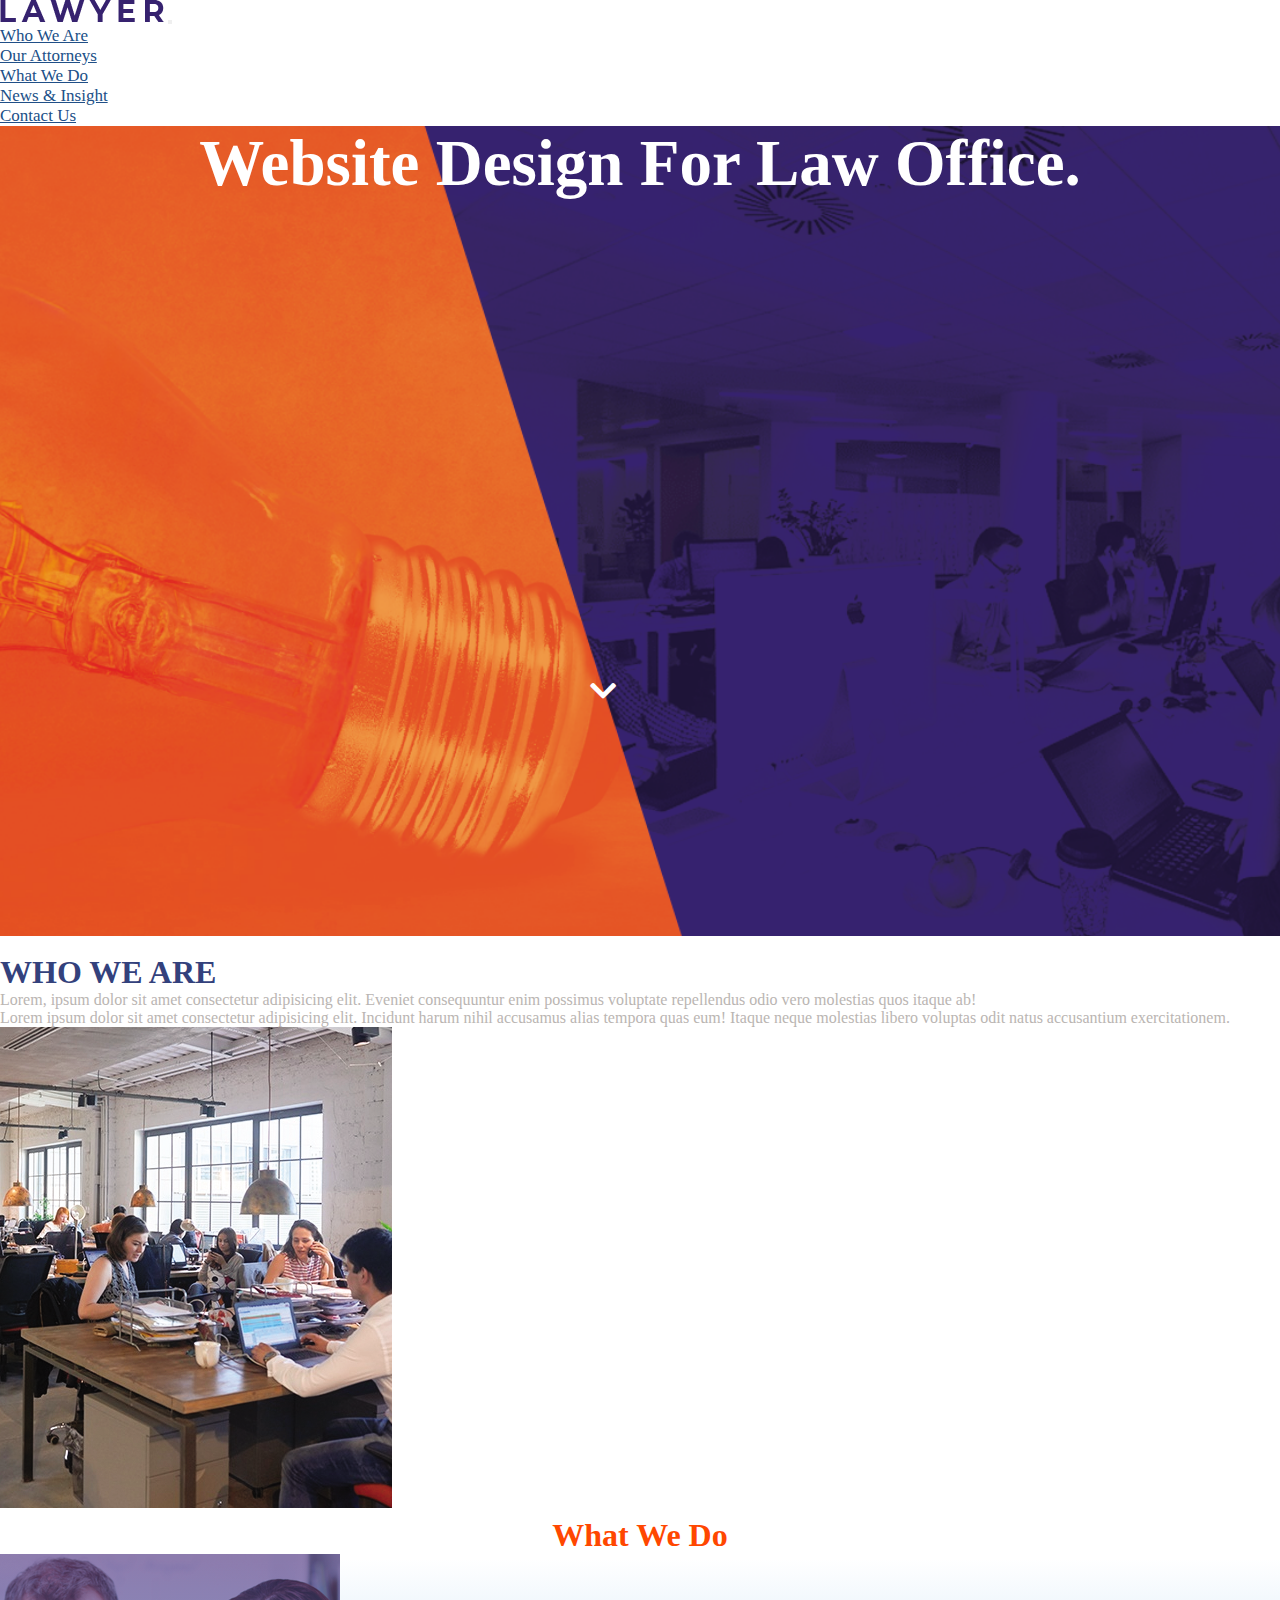
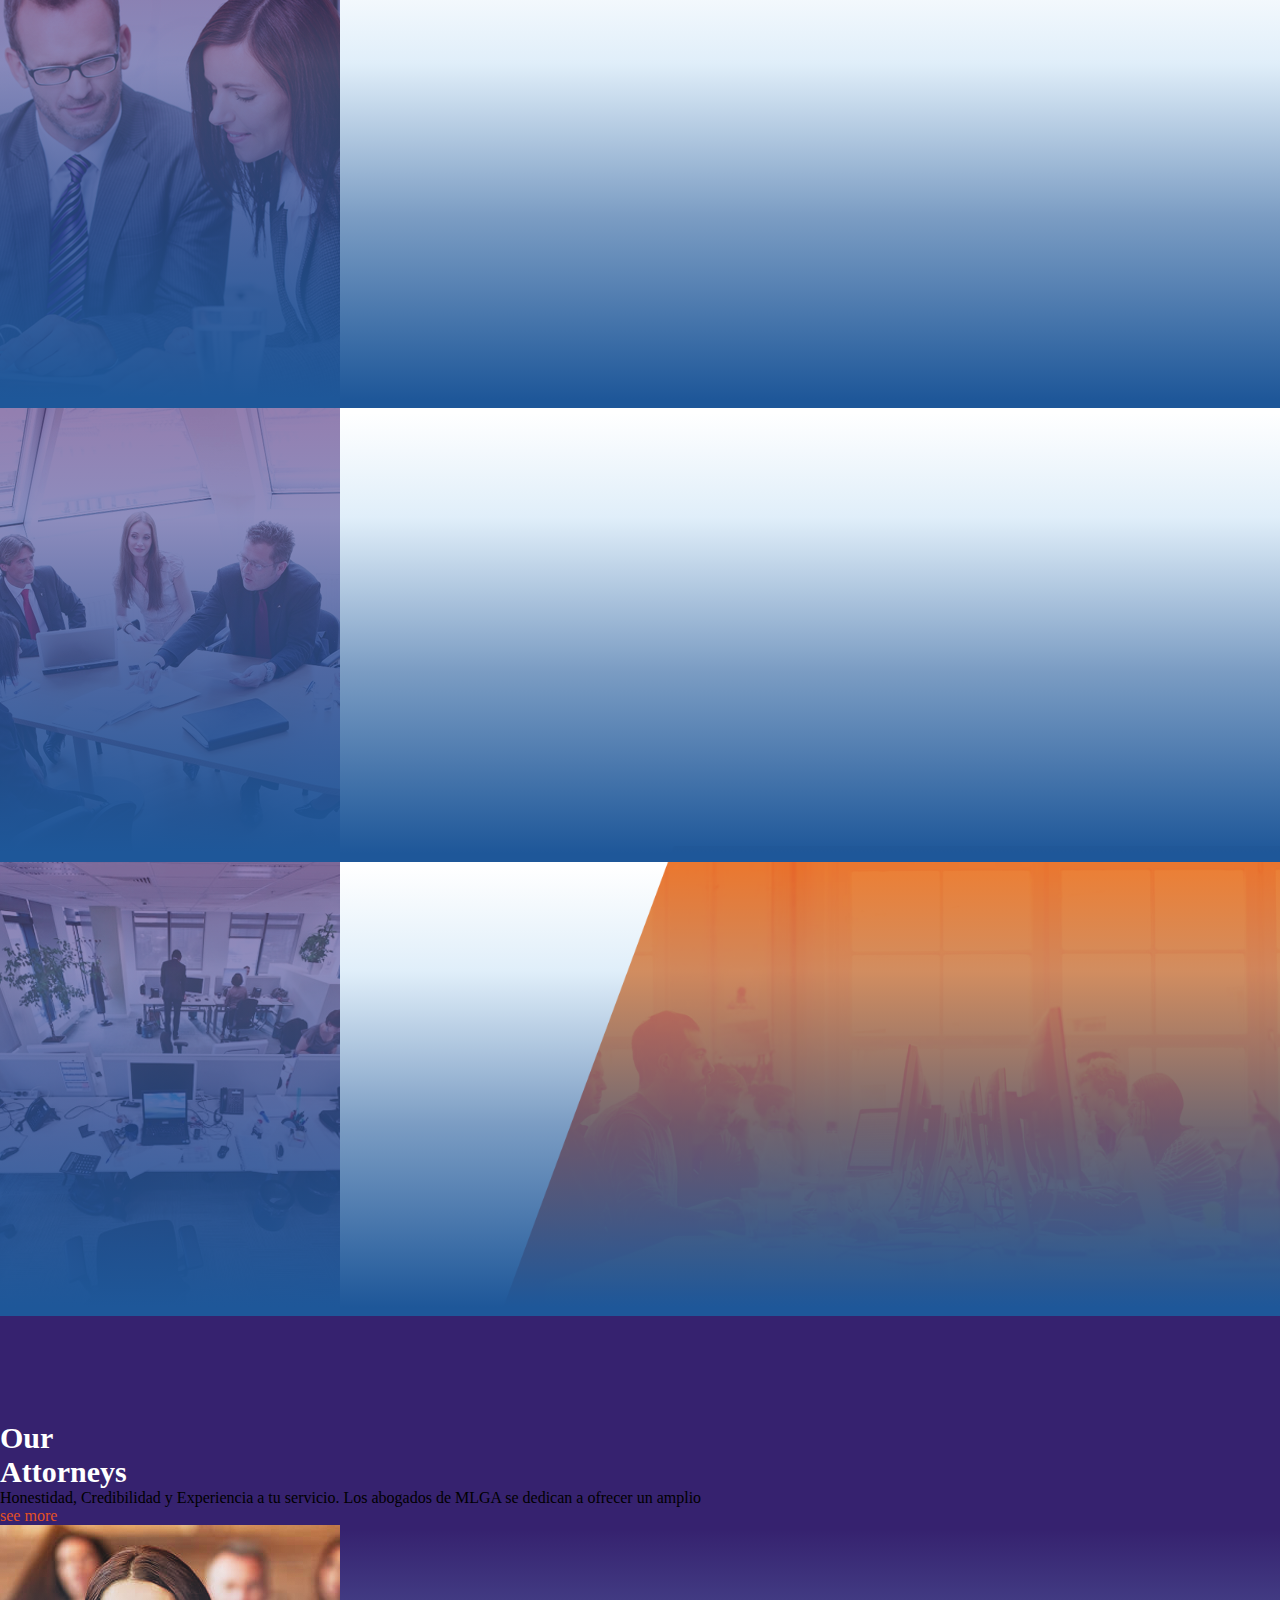
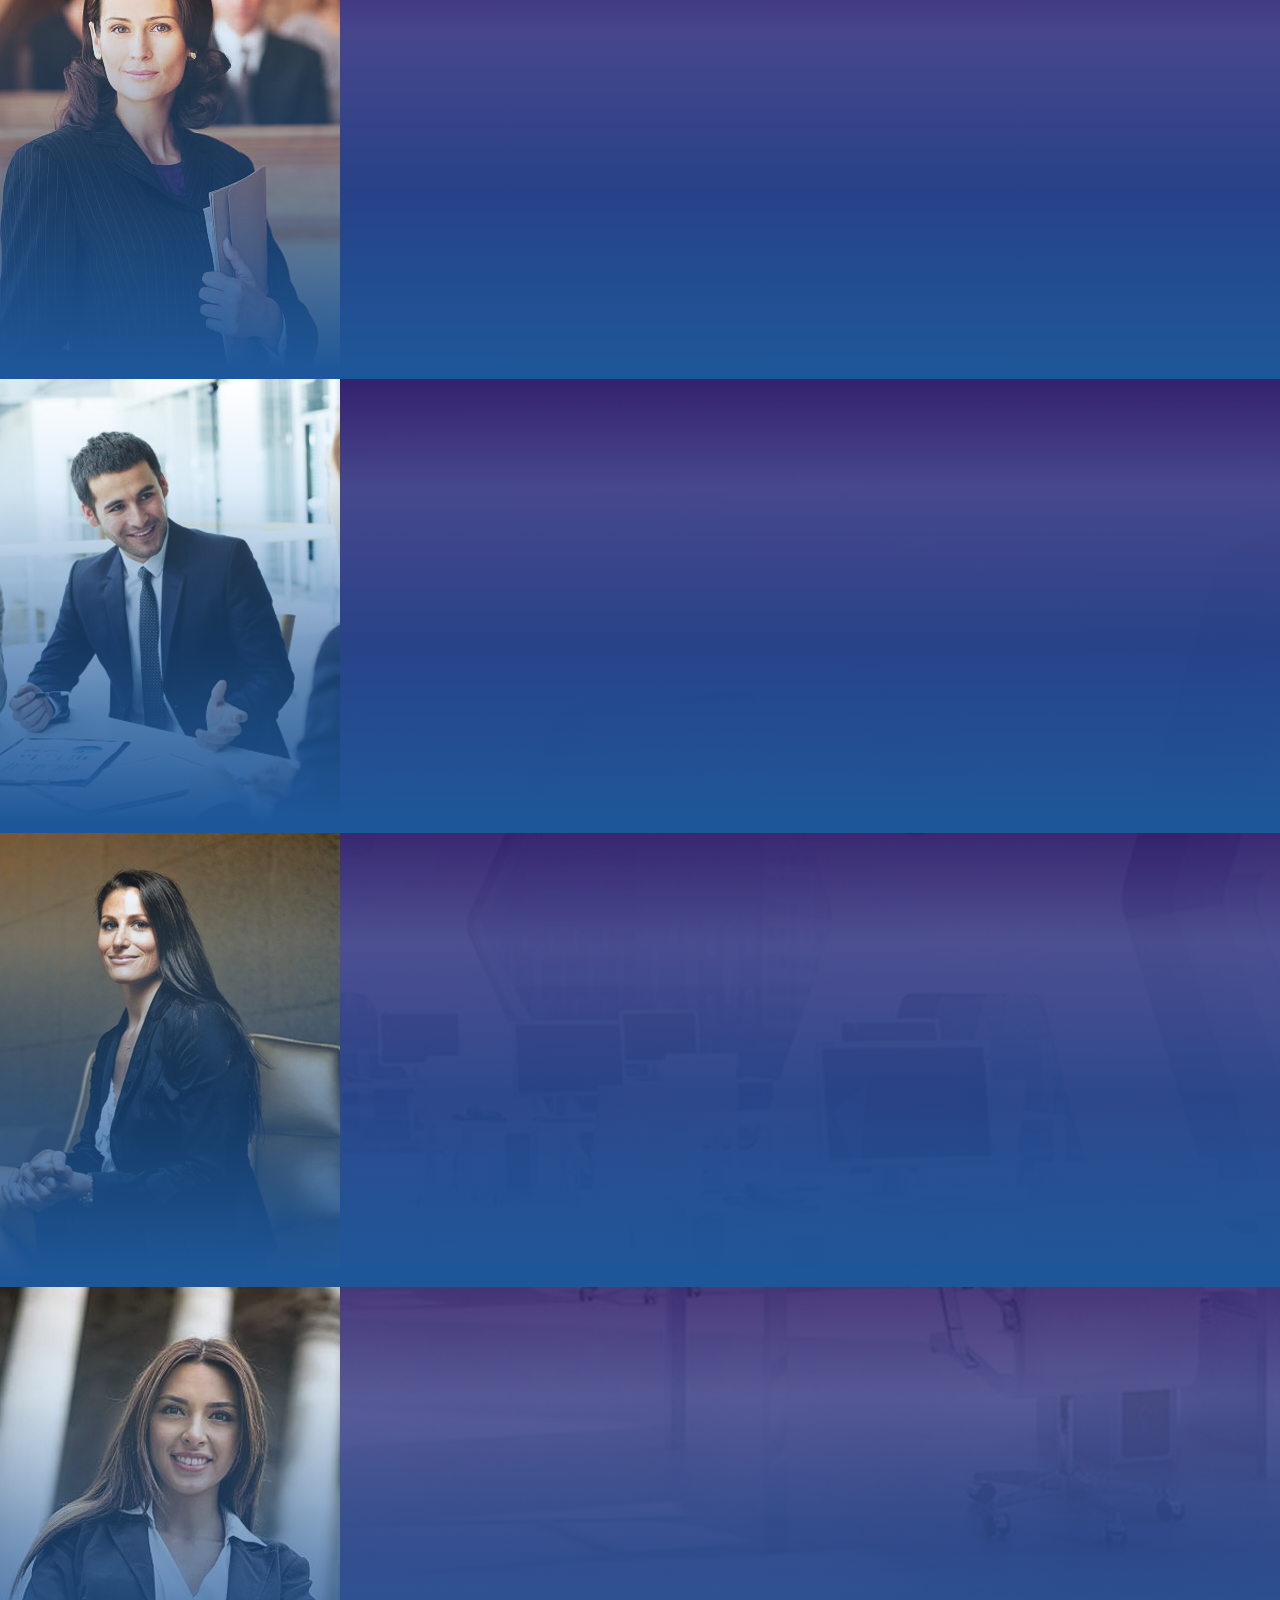
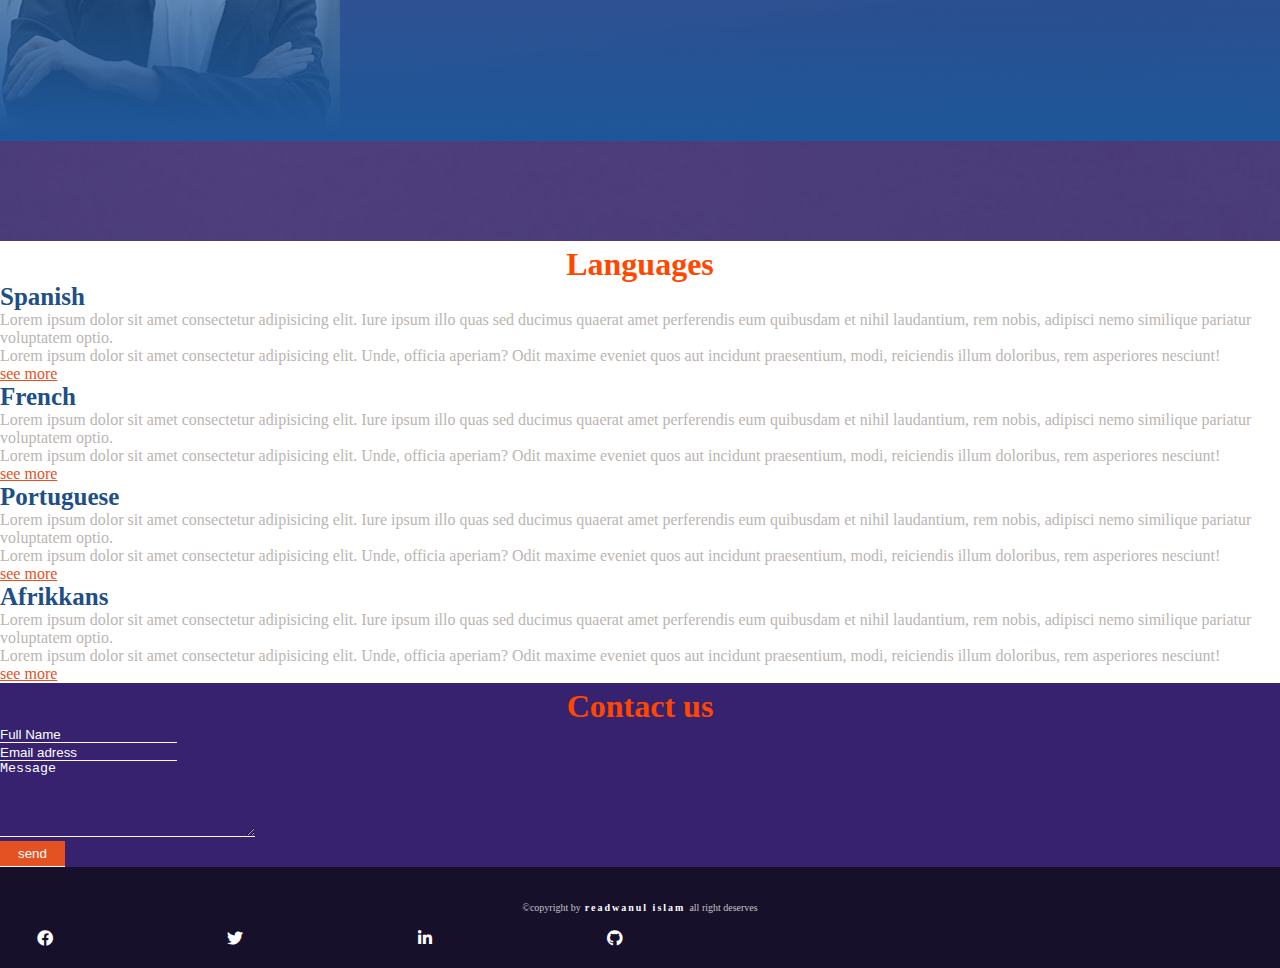
==== commit 7f152856: "Add files via upload" ====
--- a/index.html
+++ b/index.html
@@ -1,248 +1,283 @@
-<!DOCTYPE html>
-<html lang="en">
-<head>
-  <meta charset="UTF-8">
-  <meta http-equiv="X-UA-Compatible" content="IE=edge">
-  <meta name="viewport" content="width=device-width, initial-scale=1.0">
-  <title>E-school</title>
-</head>
-<body>
-  <!doctype html>
+<!doctype html>
 <html lang="en">
   <head>
-
-    <section class="hero-section">
-      <div class="container">
-        <div class="row">
-          <!-- Required meta tags -->
+    <!-- Required meta tags -->
     <meta charset="utf-8">
     <meta name="viewport" content="width=device-width, initial-scale=1">
-    <link rel="preconnect" href="https://fonts.gstatic.com">
-    <link href="https://fonts.googleapis.com/css2?family=Poppins:wght@100;200;300;400;500&display=swap" rel="stylesheet">
 
     <!-- Bootstrap CSS -->
-    <link href="https://cdn.jsdelivr.net/npm/bootstrap@5.0.0-beta3/dist/css/bootstrap.min.css" rel="stylesheet">
+    <link href="https://cdn.jsdelivr.net/npm/bootstrap@5.0.1/dist/css/bootstrap.min.css" rel="stylesheet" integrity="sha384-+0n0xVW2eSR5OomGNYDnhzAbDsOXxcvSN1TPprVMTNDbiYZCxYbOOl7+AMvyTG2x" crossorigin="anonymous">
+
+    <title>Hello, world!</title>
     <link rel="stylesheet" href="css/all.min.css">
     <link rel="stylesheet" href="css/style.css">
-    <title>E-School</title>                                                                                                                                                                                                                                                                                                                                                                                                                                                                                                                                                                                                                                                                                                                                                                                                                                                                                                                                                                                                                                                                                                                                                                                                                                                                                                                                                                                                                                                                                                                                                                                                                                                                                                                                                                                                                                                                                                                                                                                                                                                                                                                                                                                                                                                                                                                                                                                                                                                                                                                                                                                                                                                                                                                                              
   </head>
   <body>
-    <nav class="navbar navbar-expand-lg navbar-light">
-      <div class="container-fluid">
-        <a class="navbar-brand" href="#"><img class="img-fluid " src="images/logo.png" alt=""></a>
-        <button class="navbar-toggler" type="button" data-bs-toggle="collapse" data-bs-target="#navbarSupportedContent" aria-controls="navbarSupportedContent" aria-expanded="false" aria-label="Toggle navigation">
-          <span class="navbar-toggler-icon"></span>
-        </button>
-        <div class="collapse navbar-collapse" id="navbarSupportedContent">
-          <ul class="navbar-nav ms-auto mb-2 mb-lg-0">
-            <li class="nav-item">
-              <a class="nav-link" aria-current="page" href="#">Books</a>
-            </li>
-            <li class="nav-item">
-              <a class="nav-link" href="#">Courses</a>
-            </li>
-            <li class="nav-item">
-              <a class="nav-link" href="#">Other</a>
-            </li>
-            <li class="nav-item">
-              <a class="nav-link" href="#">Blog</a>
-            </li>
-            <li class="nav-item">
-              <a href="" class="btn btn-custom-1">Sign in</a>
-            </li>
-            
-          </ul>
-        </div>
+    <div class="container">
+      <nav class="navbar navbar-expand-lg navbar-light">
+        <div class="container-fluid">
+          <a class="navbar-brand" href="#"><img src="images/lawyer_pro.png" class="img-fluid" alt=""></a>
+          <button class="navbar-toggler" type="button" data-bs-toggle="collapse" data-bs-target="#navbarSupportedContent" aria-controls="navbarSupportedContent" aria-expanded="false" aria-label="Toggle navigation">
+            <span class="navbar-toggler-icon"></span>
+          </button>
+          <div class="collapse navbar-collapse" id="navbarSupportedContent">
+            <ul class="navbar-nav ms-auto mb-2 mb-lg-0">
+              <li class="nav-item">
+                <a class="nav-link" aria-current="page" href="#">Who We Are</a>
+              </li>
+              <li class="nav-item">
+                <a class="nav-link" href="#">Our Attorneys</a>
+              </li>
+              <li class="nav-item">
+                <a class="nav-link" href="#">What We Do</a>
+              </li>
+              <li class="nav-item">
+                <a class="nav-link" href="#">News & Insight</a>
+              </li>
+              <li class="nav-item">
+                <a class="nav-link" href="#"> Contact Us</a>
+              </li>
+            </ul>
+          </div>
+        </div>
+      </nav>
+    </div>
     
-      </div>
-    </nav>
-        </div>
-        <div class="row pt-5">
-          <div class="col-md-6 hero-content">
-           <h5>Are you ready to Learn?</h5>
-           <h1>Learn With fun 
-            on <span>any schedule</span></h1>
-            <p>Lorem ipsum dolor sit amet, consectetur adipiscing elit. Varius blandit facilisis quam netus.</p>
-            <a href="" class="btn btn-custom-2"> Get started</a>
-          </div>
+    <section class="banner">
+      <div class="container">
+        <div class="row hg">
+          <div class="col-md-6 m-auto">
+            <h1>Website Design For Law Office.</h1>
+          </div>
+          <div class="icon">
+            <i class="fas fa-chevron-down"></i>
+          </div>
+        </div>
+      </div>
+    </section>
+
+
+
+    <section class="who-we-are py-5 my-5">
+      <div class="container">
+        <div class="row">
           <div class="col-md-6">
-            <img src="images/hero.png" class="img-fluid" alt="">
-          </div>
-        </div>
-      </div>
-    </section>
-    <section class="feature mt-5">
-      <div class="container">
-        <div class="row">
+            <span></span>
+            <h1>WHO WE ARE</h1>
+            <p>Lorem, ipsum dolor sit amet consectetur adipisicing elit. Eveniet consequuntur enim possimus voluptate repellendus odio vero molestias quos itaque ab!</p>
+            <p>Lorem ipsum dolor sit amet consectetur adipisicing elit. Incidunt harum nihil accusamus alias tempora quas eum! Itaque neque molestias libero voluptas odit natus accusantium exercitationem.</p>
+          </div>
+          <div class="col-md-6 text-end">
+            <img src="images/who-we-are-img.png" class="img-fluid" alt="">
+          </div>
+        </div>
+      </div>
+    </section>
+    
+
+    <section class="what-we-do py-5">
+      <div class="container">
+        <div class="row py-5">
+          <div class="col-12 heading">
+            <span></span>
+              <h1>What We Do</h1>
+          </div>
+        </div>
+        <div class="row">
+          <div class="col-md-4">
+            <div class="image">
+              <img src="images/what-we-do-1.png" class="img-fluid w-100" alt="">
+              <div class="text">
+                <h1>Asilo</h1>
+              </div>
+              <div class="image-icon">
+                <i class="fas fa-long-arrow-alt-right"></i>
+              </div>
+            </div>
+          </div>
+          <div class="col-md-4">
+            <div class="image">
+              <img src="images/what-we-do-2.png" class="img-fluid w-100" alt="">
+              <div class="text">
+                <h1>BONDS Y FIANZAS
+                  DE MIGRACION </h1>
+              </div>
+              <div class="image-icon">
+                <i class="fas fa-long-arrow-alt-right"></i>
+              </div>
+            </div>
+          </div>
+          <div class="col-md-4">
+            <div class="image">
+              <img src="images/what-we-do-3.png" class="img-fluid w-100" alt="">
+              <div class="text">
+                <h1>PERMISO
+                  DE TRABAJO</h1>
+              </div>
+              <div class="image-icon">
+                <i class="fas fa-long-arrow-alt-right"></i>
+              </div>
+            </div>
+          </div>
+        </div>
+      </div>
+    </section>
+
+
+
+
+    <section class="attorney-section">
+      <div class="container">
+        <div class="row">
+          <div class="col-md-4 pt-5 mt-5">
+             <span></span>
+             <h1>Our <br>Attorneys</h1>
+             <p>Honestidad, Credibilidad y Experiencia a tu servicio. Los abogados de MLGA se dedican a ofrecer un amplio </p>
+             <a href="">see more</a>
+          </div>
+          <div class="col-md-8">
+            <div class="row">
+              <div class="col-md-6 py-3">
+                <div class="image"> <img src="images/attorney-1.png" class="img-fluid w-100" alt="">
+                  <div class="designation">
+                    <h2>Albert <br>
+                      Myburgh, Esq</h2>
+                  </div>
+                </div>
+              </div>
+              <div class="col-md-6 py-3">
+                <div class="image"> <img src="images/attorney-2.png" class="img-fluid w-100" alt="">
+                  <div class="designation">
+                    <h2>Albert
+                      Myburgh, Esq. <br>
+                         </h2>
+                  </div>
+                </div>
+              </div>
+              <div class="col-md-6 py-3">
+                <div class="image"> <img src="images/attorney-3.png" class="img-fluid w-100" alt="">
+                  <div class="designation">
+                    <h2>Albert <br>
+                      Myburgh, Esq</h2>
+                  </div>
+                </div>
+              </div>
+              <div class="col-md-6 py-3">
+                <div class="image"> <img src="images/attorney-4.png" class="img-fluid w-100" alt="">
+                  <div class="designation">
+                    <h2>Albert <br>
+                      Myburgh, Esq</h2>
+                  </div>
+                </div>
+              </div>
+            </div>
+          </div>
+        </div>
+      </div>
+    </section>
+
+
+
+
+    <section class="language py-5">
+      <div class="container">
+        <div class="row">
+          <div class="col-12 heading">
+            <span></span>
+              <h1>Languages</h1>
+          </div>
+        </div>
+        <div class="row py-5">
           <div class="col-md-3">
-          <div class="feature-content text-center">
-            <img src="images/service1.png" class="img-fluid" alt="">
-             <h2>1500+ Topic</h2>
-             <p>Learn Anything+</p>
-
-          </div>
-          </div>
-          <div class="col-md-3">
-            <div class="feature-content text-center">
-              <img src="images/service2.png" class="img-fluid" alt="">
-               <h2>1800+ Students</h2>
-               <p>Learn Anything+</p>
+               <h2>Spanish</h2>
+              <p>Lorem ipsum dolor sit amet consectetur adipisicing elit. Iure ipsum illo quas sed ducimus quaerat amet perferendis eum quibusdam et nihil laudantium, rem nobis, adipisci nemo similique pariatur voluptatem optio.</p>
+         <p>Lorem ipsum dolor sit amet consectetur adipisicing elit. Unde, officia aperiam? Odit maxime eveniet quos aut incidunt praesentium, modi, reiciendis illum doloribus, rem asperiores nesciunt!</p>
+           <a href="">see more</a>
+        </div>
+        <div class="col-md-3">
+          <h2>French</h2>
+         <p>Lorem ipsum dolor sit amet consectetur adipisicing elit. Iure ipsum illo quas sed ducimus quaerat amet perferendis eum quibusdam et nihil laudantium, rem nobis, adipisci nemo similique pariatur voluptatem optio.</p>
+    <p>Lorem ipsum dolor sit amet consectetur adipisicing elit. Unde, officia aperiam? Odit maxime eveniet quos aut incidunt praesentium, modi, reiciendis illum doloribus, rem asperiores nesciunt!</p>
+      <a href="">see more</a>
+   </div>
+   <div class="col-md-3">
+    <h2>Portuguese</h2>
+   <p>Lorem ipsum dolor sit amet consectetur adipisicing elit. Iure ipsum illo quas sed ducimus quaerat amet perferendis eum quibusdam et nihil laudantium, rem nobis, adipisci nemo similique pariatur voluptatem optio.</p>
+<p>Lorem ipsum dolor sit amet consectetur adipisicing elit. Unde, officia aperiam? Odit maxime eveniet quos aut incidunt praesentium, modi, reiciendis illum doloribus, rem asperiores nesciunt!</p>
+<a href="">see more</a>
+</div>
+<div class="col-md-3">
+  <h2>Afrikkans</h2>
+ <p>Lorem ipsum dolor sit amet consectetur adipisicing elit. Iure ipsum illo quas sed ducimus quaerat amet perferendis eum quibusdam et nihil laudantium, rem nobis, adipisci nemo similique pariatur voluptatem optio.</p>
+<p>Lorem ipsum dolor sit amet consectetur adipisicing elit. Unde, officia aperiam? Odit maxime eveniet quos aut incidunt praesentium, modi, reiciendis illum doloribus, rem asperiores nesciunt!</p>
+<a href="">see more</a>
+</div>
+        </div>
+      </div>
+    </section>
+
+
+
+    <section class="contact py-5">
+      <div class="container">
+        <div class="row">
+          <div class="col-12 heading">
+            <span></span>
+              <h1>Contact us</h1>
+          </div>
+        </div>
+        <div class="row">
+          <div class="col-md-6 m-auto text-center">
+            <form>
+              <div class="mb-3">
   
-            </div>
-          </div>
-          <div class="col-md-3">
-            <div class="feature-content text-center">
-              <img src="images/service3.png" class="img-fluid" alt="">
-               <h2>9k+ TEst taken</h2>
-               <p>Learn Anything+</p>
-  
-            </div>
-          </div>
-          <div class="col-md-3">
-            <div class="feature-content text-center">
-              <img src="images/service4.png" class="img-fluid" alt="">
-               <h2>2000+ Students</h2>
-               <p>Learn Anything+</p>
-  
-            </div>
-          </div>
-        </div>
-      </div>
-    </section>
-     
-
-    <section class="course-section pt-5 pb-5">
-      <div class="container">
-        <div class="row">
-          <div class="col-md-12 pt-3 pb-5 heading">
-            <h1>Online Courses</h1>
-          </div>
-        </div>
-        <div class="row">
-          <div class="col-md-4">
-            <div class="course">
-              <img src="images/Rectangle 6.png" class="img-fluid" alt="">
-              <h2>Modern Psychology</h2>
-              <h5>Designation</h5>
-              <a href="" class="btn btn-course">Buy courses</a>
-              <ul>
-                <li><i class="fas fa-calendar-week"></i>Start 20 April,2021</li>
-                <li><i class="fas fa-user"></i>60 Seats</li>
-              </ul>
-            </div>
-          </div>
-          <div class="col-md-4">
-            <div class="course">
-              <img src="images/Rectangle 13.png" class="img-fluid" alt="">
-              <h2>Modern Psychology</h2>
-              <h5>Designation</h5>
-              <a href="" class="btn btn-course">Buy courses</a>
-              <ul>
-                <li><i class="fas fa-calendar-week"></i>Start 20 April,2021</li>
-                <li><i class="fas fa-user"></i>60 Seats</li>
-              </ul>
-            </div>
-          </div>
-          <div class="col-md-4">
-            <div class="course">
-              <img src="images/Rectangle 15.png" class="img-fluid" alt="">
-              <h2>Modern Psychology</h2>
-              <h5>Designation</h5>
-              <a href="" class="btn btn-course">Buy courses</a>
-              <ul>
-                <li><i class="fas fa-calendar-week"></i>Start 20 April,2021</li>
-                <li><i class="fas fa-user"></i>60 Seats</li>
-              </ul>
-            </div>
-          </div>
-        </div>
-      </div>
-    </section>
-
-
-
-
-    <section class="testimonial">
-      <div class="container">
-        <div class="row">
-          <div class="col-md-12 pt-3 pb-5 heading">
-            <h1>Testimonial</h1>
-        </div>
-      </div>
+                <input type="email" placeholder="Full Name" class="form-control"  >
+                
+              <div class="mb-3">
+               
+                <input type="email" placeholder="Email adress" class="form-control">
+              </div>
+              <div class="mb-3">
+               
+               <textarea name="" placeholder="Message" class="form-control" id="" cols="30" rows="5"></textarea>
+              </div>
+             <input type="submit" value="send">
+            </form>
+          </div>
+        </div>
+      </div>
+    </section>
+
+
+    <footer>
+    <div class="container">
       <div class="row">
-        <div class="col-md-2">
-
-        </div>
-      </div>
-
-      <div class="row">
-        <div class="col-md-8">
-          <div class="row">
-            <div class="col-md-4">
-             <div class="client">
-               <img src="images/Saved Pictures/IMG_1196.JPG" class="img-fluid" alt="">
-             </div>
-            </div>
-            <div class="col-md-8">
-             <p>There are many variations of passages of Lorem Ipsum available, but the
-              majority have suffered alteration in some form, by injected humour, 
-             or randomised words which don't look even slightly believable.</p>
-          </div>
-          </div>
-      </div>
-      <div class="row">
-        <div class="col-md-2">
-          
-        </div>
-      </div>
-      </div>
-    </section>
-
-
-    <footer>
-      <div class="container">
-        <div class="row">
-          <div class="col-md-3">
-           <p>Millions of people of all ages and from around
-            the world are improving their lives with us</p>
-          </div>
-          <div class="col-md-3">
-          <ul>
-            <li> Course</li>
-            <li>Graphic Design</li>
-            <li>Web Design</li>
-            <li>Business</li>
-            <li>Marketing</li>
-            <li>Engineering</li>
-
-          </ul>
-          </div>
-          <div class="col-md-3">
-            <ul>    
-              
-              <li>Terms</li>
-              <li>Graphic Design</li>
-              <li>Web Design</li>
-              <li>Business</li>
-              <li>Marketing</li>
-              <li>Engineering</li>
-  
+        <div class="col-md-6">
+          <div class="copyright">
+            <p>&copy;copyright by</p> <h5>readwanul islam</h5> <p class="end">all right deserves</p>
+          </div>
+           </div>
+      
+        <div class="col-md-6">
+          <div class="social-icon">
+            <ul>
+             <li><a href="https://www.facebook.com/"><i class="fab fa-facebook"></i></a></li>   
+             <li><a href="https://twitter.com/?lang=en"><i class="fab fa-twitter"></i></a></li>
+             <li><a href="https://www.linkedin.com/login"><i class="fab fa-linkedin-in"></i></a></li>
+             <li><a href="https://github.com/"><i class="fab fa-github"></i></a></li>
             </ul>
-          </div>
-          <div class="col-md-3">
-            <ul>
-              <li> Course</li>
-              <li>Graphic Design</li>
-              <li>Web Design</li>
-              <li>Business</li>
-              <li>Marketing</li>
-              <li>Engineering</li>
-  
-            </ul>
-          </div>
-        </div>
-      </div>
-    </footer>
-    <script src="https://cdn.jsdelivr.net/npm/bootstrap@5.0.0/dist/js/bootstrap.bundle.min.js" integrity="sha384-p34f1UUtsS3wqzfto5wAAmdvj+osOnFyQFpp4Ua3gs/ZVWx6oOypYoCJhGGScy+8" crossorigin="anonymous"></script>
-</body>
+        </div>
+      </div>
+        </div>
+    </div>
+  </footer>
+
+
+    
+
+
+
+
+    <script src="https://cdn.jsdelivr.net/npm/bootstrap@5.0.1/dist/js/bootstrap.bundle.min.js" integrity="sha384-gtEjrD/SeCtmISkJkNUaaKMoLD0//ElJ19smozuHV6z3Iehds+3Ulb9Bn9Plx0x4" crossorigin="anonymous"></script>
+  </body>
 </html>--- a/css/style.css
+++ b/css/style.css
@@ -1,226 +1,348 @@
-body{
-    font-family: 'poppins', sans-serif;
+*{
+    margin: 0%;
+    padding: 0%;
 }
 .navbar-light .navbar-nav .nav-link {
-    color: #000000;
-    font-size: 16px;
-    line-height: 24px;
-    font-family: 'Poppins', sans-serif;
+    color: #204f87;
+    FONT-SIZE: 17px;
+    text-transform: capitalize;
+    font-weight: 400;
 }
 .navbar-light .navbar-nav .nav-link:hover{
-    color: blueviolet;
-}
-.hero-section{
-    background-color: #F0FFF0;
-    min-height: 100vh;
-}
-.navbar-brand img{
-    width: 25%;
-}
-.hero-content{
-
-}
-.hero-content h5{
-
-color: #FD511A;
-
-font-weight: 400;
-
-font-size: 16px;
-
-line-height: 24px;
-}
-.hero-content h1{
-
-color: black;
-
-font-size: 48px;
-
-line-height: 70px;
-}
-.hero-content h1 span{
-    color: #21B573;
-}
-.hero-content p{
-
-font-style: normal;
-
-font-weight: 600;
-
-font-size: 16px;
-
-line-height: 36px;
-
-color: #6C6B6B;
-}
-.btn-custom-1{
+    color: rgb(5, 5, 71);
+}   
+.banner{
+    background-image: url(../images/banner.png);
+    background-position: center;
+    background-repeat: no-repeat;
+    background-size: cover;
+    min-height: 90vh;
+}
+.banner h1{
+
+color: white;
+
+font-size: 65px;
+
+text-align: center;
+}
+.hg{
+    height: 90vh;
+    align-items: center;
+}
+
+.icon{
+    
+color: white;
+    
+position: absolute;
+    
+left: 50%;
+    
+top: 75%;
+    
+font-size: 30px;
+    
+transform: translateX(-50px);
+
+animation: updown 1s linear infinite;
+animation-direction: alternate;
+
+}
+@keyframes updown{
+    0%{
+      top: 75%;
+    }
+    100%{
+      top: 80%;
+    }
+}
+.who-we-are{
+
+}
+.who-we-are span{
+
+height: 5px;
+
+width: 0px;
+
+transition: 0.5s all ease-in-out;
+
+display: inline-block;
+
+background-color: #e45123;
+}
+.who-we-are h1{
+
+color: #33417c;
+}
+.who-we-are p{
+    
+color: #bab5b2;
+}
+.who-we-are :hover span{
+ 
+    width: 50px;
+}
+
+.what-we-do{
+    background-color: white;
+    background-image: url(../images/what-we-do-background.png);
+    background-position: right bottom;
+    background-repeat: no-repeat;
+    background-size: 780px;
+
+}
+.what-we-do:hover .heading span{
+    width: 50px;
+}
+.heading span{
+
+height: 5px;
+
+width: 0px;
+
+transition: 0.5s all ease-in-out;
+
+display: block;
+
+background-color: #e45123;
+
+margin: auto;
+}
+.heading h1{
+    color: #ff4700;
+    text-align: center;
+}
+.image{
+    position: relative;
+}
+.image::before{
+    content: '';
+    position: absolute;
+    width: 100%;
+    height: 100%;
+    left: 0%;
+   /* Permalink - use to edit and share this gradient: https://colorzilla.com/gradient-editor/#7db9e8+24,1e5799+58&0+1,1+98 */
+background: -moz-linear-gradient(top,  rgba(125,185,232,0) 1%, rgba(125,185,232,0.24) 24%, rgba(30,87,153,0.59) 58%, rgba(30,87,153,1) 98%); /* FF3.6-15 */
+background: -webkit-linear-gradient(top,  rgba(125,185,232,0) 1%,rgba(125,185,232,0.24) 24%,rgba(30,87,153,0.59) 58%,rgba(30,87,153,1) 98%); /* Chrome10-25,Safari5.1-6 */
+background: linear-gradient(to bottom,  rgba(125,185,232,0) 1%,rgba(125,185,232,0.24) 24%,rgba(30,87,153,0.59) 58%,rgba(30,87,153,1) 98%); /* W3C, IE10+, FF16+, Chrome26+, Opera12+, Safari7+ */
+filter: progid:DXImageTransform.Microsoft.gradient( startColorstr='#007db9e8', endColorstr='#1e5799',GradientType=0 ); /* IE6-9 */
+
+    transition: .5s all ease-in-out;
+}
+.image:hover::before{
+    width: 100%;
+    
+}
+
+    
+.text{
+    opacity: 0;
+
+position: absolute;
+
+top: 50%;
+
+transform: translate(-50%, -50%);
+
+left: 50%;
+transition: .5s all ease-in-out;
+}
+.text h1{
     color: white;
-    
-    background-color: #21B573;   
-}
-.btn-custom-2{
-    
-color: white;
-    
-background-color: #21B573;
-    
-font-size: 16px;
-    
-line-height: 19px;
-    
-padding: 10px 20px;
-    
-border-radius: 50px;
-}
-.feature-content:hover{
-
-background-color: #F8FFFB;
-
-box-shadow: 0px 20px 40px rgba(0, 0, 0, 0.1);
-
-border-radius: 10px;
-}
-.feature-content img{
-    width: 20%;
-    margin-top: 30px;
-}
-.feature-content h2{
-    
-margin-top: 1;
-    
-font-size: 24px;
-    
-margin-top: 15px;
-}
-.feature-content p{
-    
-line-height: 24px;
-}
-.course{
-
-background-color: #fff;
-
-padding: 20px;
-
-box-shadow: 0px 10px 40px rgba(0, 0, 0, 0.1);
-
-border-radius: 18px;
-}
-.course img{
-    
-}
-.course h2{
-    
-font-size: 24px;
-    
-line-height: 36px;
-    
-margin-top: 25px;
-}
-.course p{
-    
-}
-.btn-course{
-
-border-radius: 50px;
-
-color: white;
-
-font-size: 16px;
-
-line-height: 19px;
-
-padding: 6px 12px;
-
-margin: 20px 0px;
-
-background-color: #21B573;
-}
-.btn-course:hover{
-    background-color: #14975c;
-    color: #fff;
-}
-.course ul{
-
-list-style: none;
-
-margin: 0;
-
-padding: 0;
-
-display: flex;
-
-justify-content: space-between;
-}
-.course ul li{
-
-font-size: 16px;
-
-line-height: 24px;
-}
-.course ul li i{
-
-margin-right: 10px;
-}
-.heading h1{
-    
-font-size: 36px;
-    
-line-height: 54px;
-    
-text-align: center;
-    
-padding: 15px;
-}
-.client{
-
-width: 40%;
-
-margin-left: auto;
-
-border: 1px solid #009688;
-
-border-radius: 50px;
-
-overflow: hidden;
-}
-.client img{
-    
-
-}
-.testimonial p{
-    line-height: 30px;
+}
+.image:hover .text{
+    opacity: 1;
+}
+.image-icon{
+    
+position: absolute;
+    
+left: 45%;
+    
+top:  80%;
+    
+color: white;
+    
+font-size: 30px;
+    
+transform:translateX(-50%)
+transition: .5s all ease-in-out;
+opacity: 0;
+}
+.image:hover .image-icon{
+    left: 50%;
+    opacity: 1;
+}
+
+
+.attorney-section{
+    background-image: url(../images/attorney-background.png);
+    background-position: center;
+    background-repeat: no-repeat;
+    background-size: cover;
+    padding: 100px 0;
+
+}
+.attorney-section span{
+    width: 0px;
+    height: 5px;
+    display: block;
+    background-color: #e45123;
+    transition: .5s all ease-in-out;
+
+}
+.attorney-section h1{
+    color: white;
+    font-size: 30px;
+
+
+}
+.attorney-section p{
+
+
+}
+.attorney-section a{
+
+    color: #e45123;
+    text-decoration: none;
+}
+.attorney-section:hover span{
+    width: 50px;
+}
+.designation{
+    
+position: absolute;
+    
+left: 20%;
+    
+top: 80%;
+opacity: 0;
+    
+color: white;
+transition: .5s all ease-in-out;
+
+}
+.image:hover .designation{
+    top: 75%;
+ opacity: 1;
+}
+.language:hover .heading span{
+    width: 50px;
+
+}
+.language{
+
+}
+.language h2{
+    font-size: 25px;
+    color: #204f87;
+
+}
+.language p{
+    color: #bab5b2;
+
+}
+ .language a{
+color: #e45123;
+text-transform: none;
+ }
+ .contact{
+     background-color: #36226f;
+ }
+form{
+
+}
+form input{
+    background: transparent!important;
+    border: none !important;
+    border-bottom: 1px solid seashell !important;
+    border-radius: 0 !important;
+}
+form input::placeholder{
+    color: white !important;
+}
+form textarea::placeholder{
+    color: white !important;
+}
+form textarea{
+    background: transparent!important;
+    border: none !important;
+    border-bottom: 1px solid seashell !important;
+    border-radius: 0 !important;
+
+}
+form input[type="submit"]{
+    
+padding: 5px 18px;
+    
+background: #E45123 !important;
+    
+color: white;
+    
+/* border: 1px solid #fff !important; */
+}
+.contact.heading h1{
+    color: white;
+}
+.contact:hover .headingspan{
+    width: 50px;
 }
 footer{
 
-color: white;
-
-background-color: #282531;
-
-/* padding: 50px; */
-
-margin-top: 55px;
-
-padding: 30px;
-}
-footer p{
-
-line-height: 30px;
-
-font-size: 16px;
-}
-footer ul{
-
-list-style: none;
-
-margin: 0;
-
-padding: 0;
-
-}
-footer ul li{
-    font-weight: 200;   
-}
-footer ul li:first-child{
-    font-weight: 400;
-}+    background-color: #16102B;
+    
+    text-align: center;
+    
+    padding: 20px;
+    }
+    footer p{
+    
+color: #c5c5c5;
+    
+display: inline;
+    
+font-size: 10px;
+    }
+    footer p h5{
+        
+    }
+    footer h5{
+        
+display: inline;
+        
+color: white;
+        
+letter-spacing: 2px;
+        
+font-size: 10px;
+    }
+    .end{
+    
+    }
+    .social-icon{margin-top: 15px;}
+    .social-icon ul{
+        list-style: none;
+        margin: 0;
+        padding: 0;
+        display: flex;
+        justify-content: space-between;
+        width: 50%;
+    }
+    .social-icon ul li{width: 50px;}
+    .social-icon ul li i{
+        
+    }
+    .social-icon ul li a{
+        
+    color: white;
+    }
+    footer .copyright{
+        
+margin-top: 10px;
+    }    
+
+
+
+
